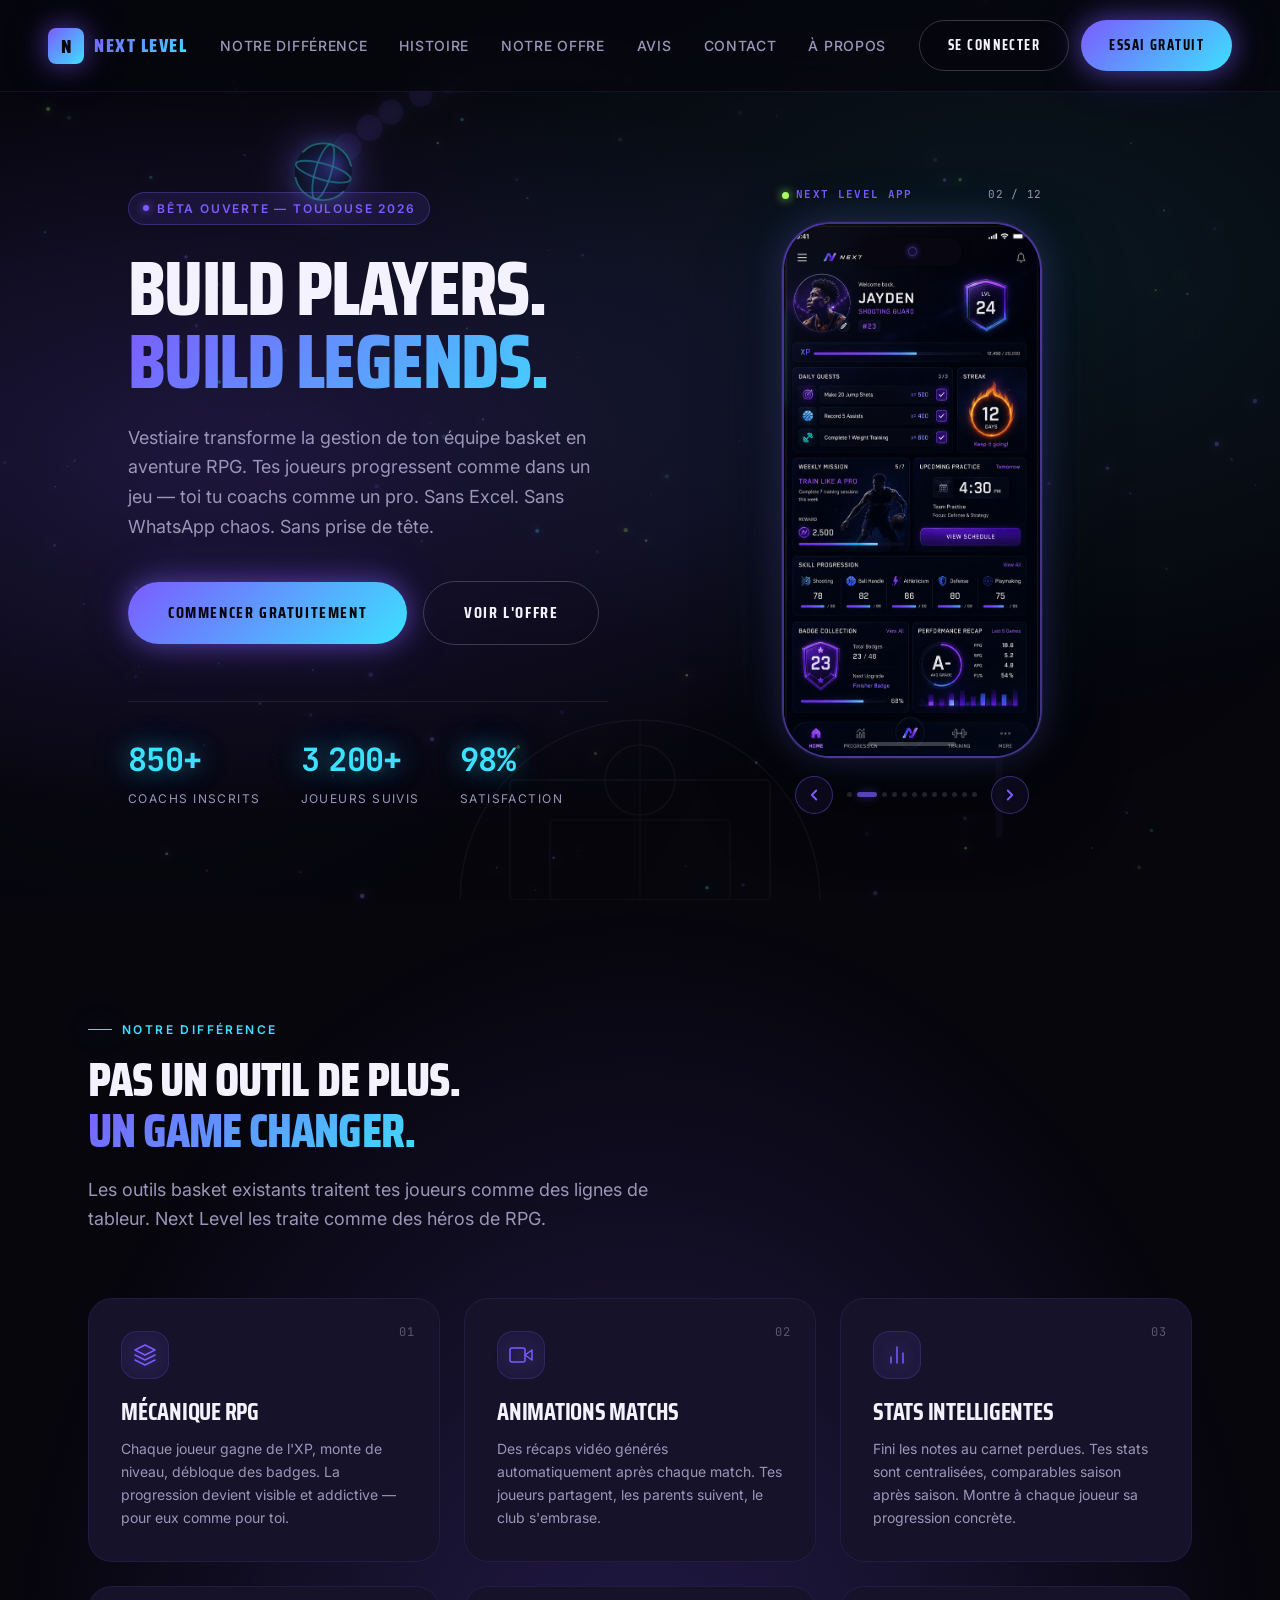
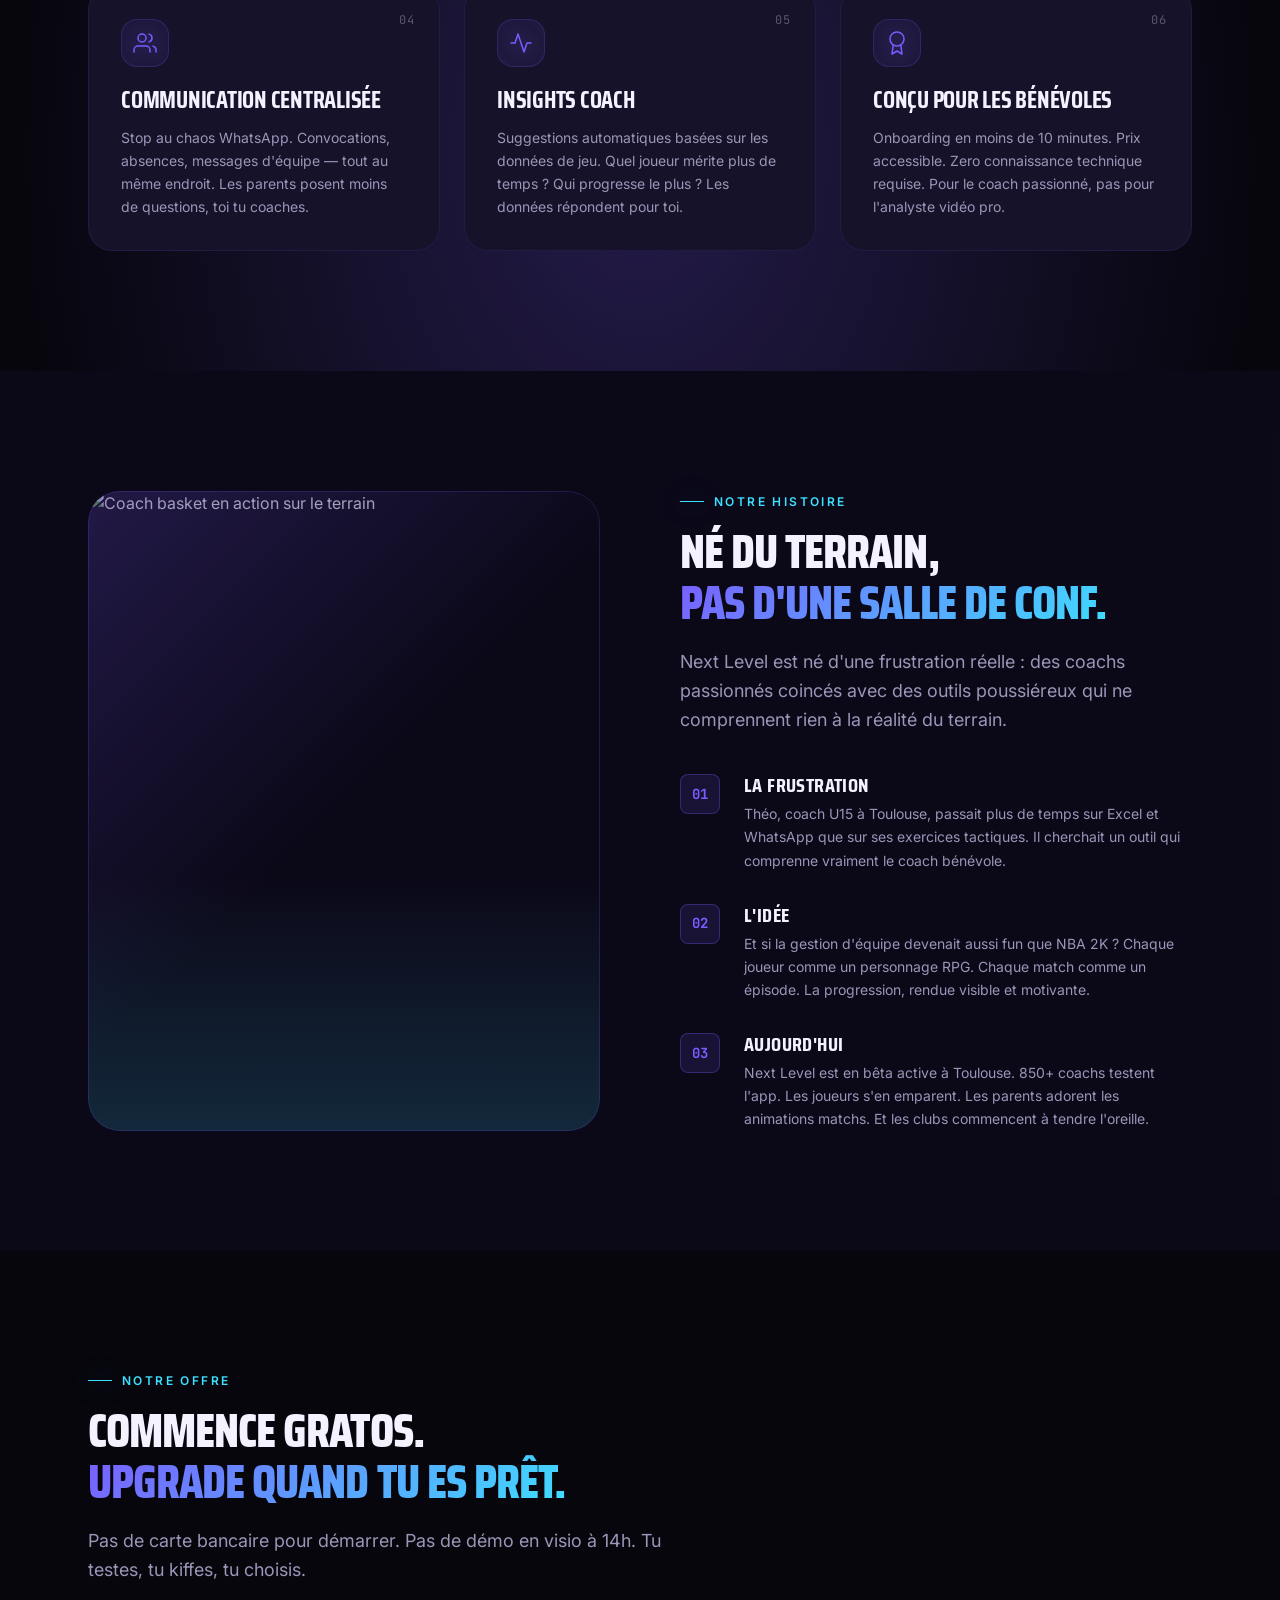
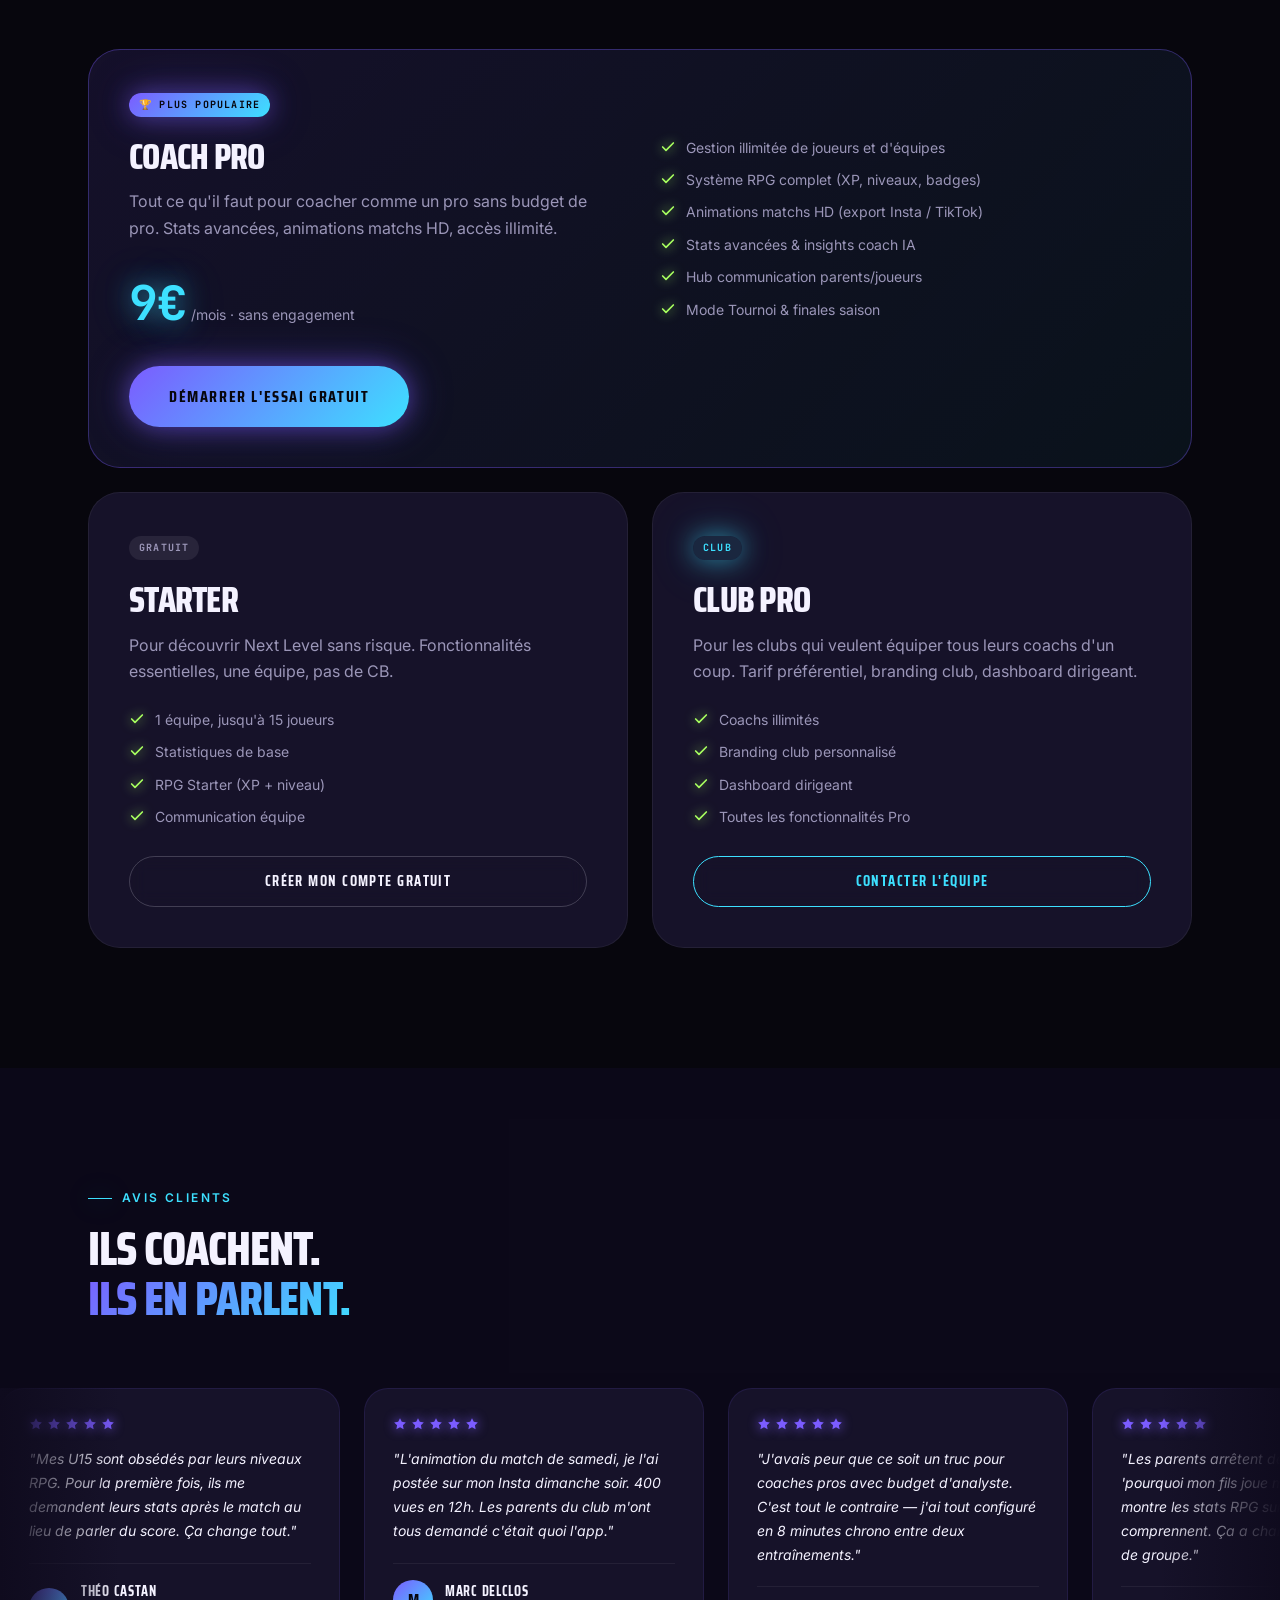
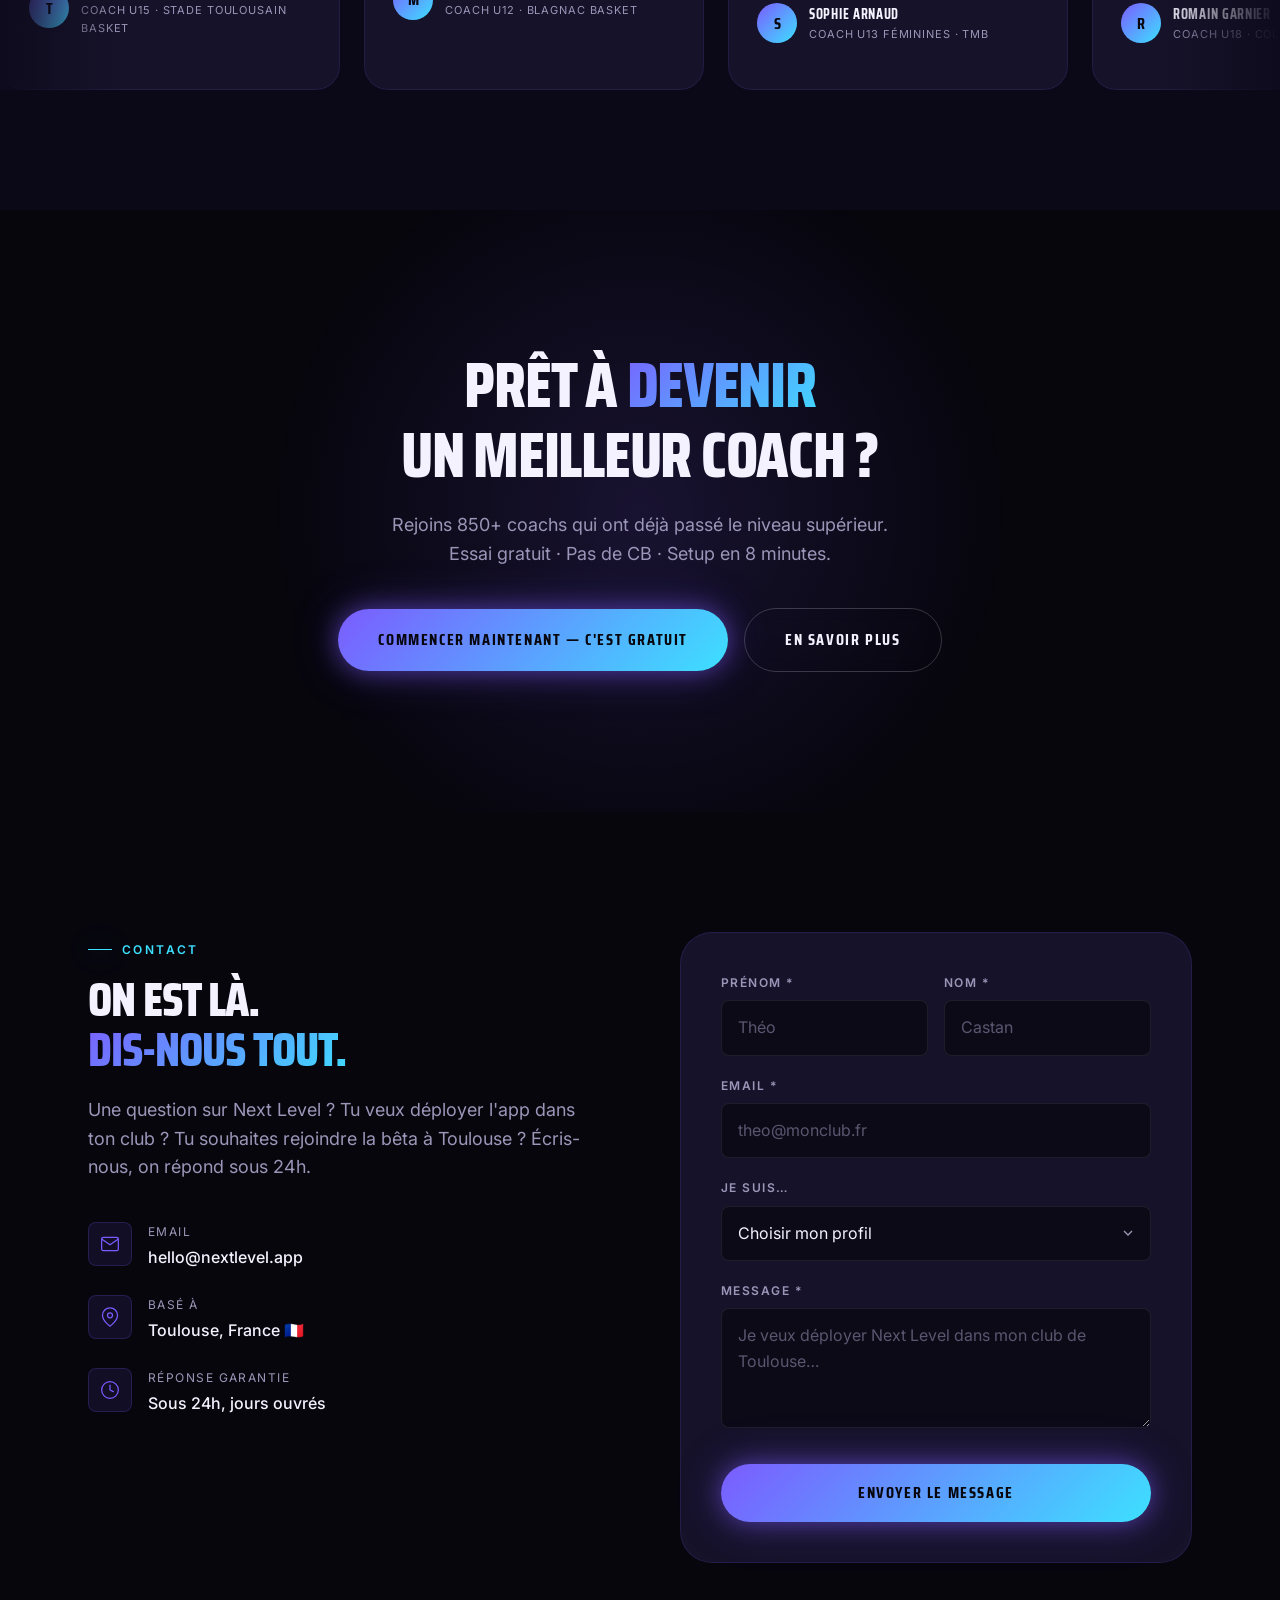
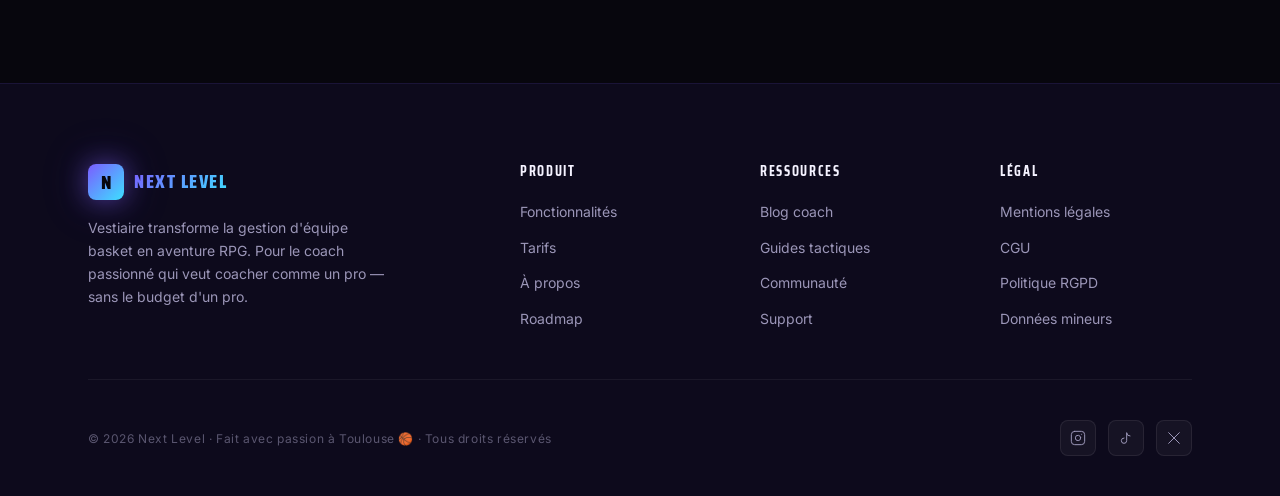
==== index.html @ 32723a97 "Initial release — Next Level landing page Site complet : homepage (hero + carrousel phone mockup, di" ====
<!DOCTYPE html>
<html lang="fr">
<head>
  <meta charset="UTF-8" />
  <meta name="viewport" content="width=device-width, initial-scale=1.0" />
  <meta name="description" content="Next Level — L'outil de gestion d'équipe basket qui transforme tes joueurs en héros. RPG, stats, animations matchs. Essai gratuit sans CB." />
  <title>Next Level — Build Players. Build Legends.</title>

  <!-- CSS -->
  <link rel="stylesheet" href="css/reset.css" />
  <link rel="stylesheet" href="css/style.css" />

</head>
<body>

<!-- ══════════════════════════════════════════
     CANVAS 3D — ANIMATION BASKETBALL
══════════════════════════════════════════ -->
<canvas id="basketball-canvas" aria-hidden="true"></canvas>

<!-- Barre de progression scroll -->
<div class="scroll-progress" aria-hidden="true"></div>

<!-- ══════════════════════════════════════════
     NAVIGATION
══════════════════════════════════════════ -->
<nav class="nav" role="navigation" aria-label="Navigation principale">
  <a href="index.html" class="nav__logo" aria-label="Next Level — Accueil">
    <div class="nav__logo-mark" aria-hidden="true">N</div>
    <span class="nav__logo-text">Next Level</span>
  </a>

  <ul class="nav__links" role="list">
    <li><button class="nav__link" data-target="difference">Notre différence</button></li>
    <li><button class="nav__link" data-target="histoire">Histoire</button></li>
    <li><button class="nav__link" data-target="offre">Notre offre</button></li>
    <li><button class="nav__link" data-target="avis">Avis</button></li>
    <li><button class="nav__link" data-target="contact">Contact</button></li>
    <li><a href="a-propos.html" class="nav__link">À propos</a></li>
  </ul>

  <div class="nav__cta">
    <button class="btn-secondary" data-target="contact">Se connecter</button>
    <button class="btn-primary" data-target="contact">Essai gratuit</button>
  </div>

  <!-- Burger mobile -->
  <button class="nav__burger" aria-label="Ouvrir le menu" aria-expanded="false">
    <span></span>
    <span></span>
    <span></span>
  </button>
</nav>

<!-- Menu mobile -->
<div class="nav__mobile-menu" role="dialog" aria-label="Menu mobile">
  <button class="nav__mobile-close" aria-label="Fermer le menu">
    <svg viewBox="0 0 24 24" fill="none" stroke-width="2" stroke-linecap="round" stroke-linejoin="round" aria-hidden="true">
      <line x1="18" y1="6" x2="6" y2="18"></line>
      <line x1="6" y1="6" x2="18" y2="18"></line>
    </svg>
  </button>
  <button class="nav__mobile-link" data-target="difference">Notre différence</button>
  <button class="nav__mobile-link" data-target="histoire">Histoire</button>
  <button class="nav__mobile-link" data-target="offre">Notre offre</button>
  <button class="nav__mobile-link" data-target="avis">Avis</button>
  <button class="nav__mobile-link" data-target="contact">Contact</button>
  <a href="a-propos.html" class="nav__mobile-link">À propos</a>
  <button class="btn-primary btn-large" style="margin-top: 16px;" data-target="contact">Essai gratuit</button>
</div>

<!-- ══════════════════════════════════════════
     CONTENU PRINCIPAL
══════════════════════════════════════════ -->
<div class="site-wrapper">

  <!-- ── HERO ── -->
  <section id="hero" class="hero" aria-labelledby="hero-title">
    <div class="hero__bg" aria-hidden="true"></div>

    <!-- Lignes de terrain déco -->
    <svg class="hero__court-lines" viewBox="0 0 800 400" fill="none" stroke="white" aria-hidden="true">
      <circle cx="400" cy="400" r="180" stroke-width="1.5"/>
      <line x1="400" y1="220" x2="400" y2="400" stroke-width="1"/>
      <rect x="270" y="280" width="260" height="120" rx="4" stroke-width="1.5"/>
      <rect x="310" y="320" width="180" height="80" rx="4" stroke-width="1"/>
      <circle cx="400" cy="280" r="35" stroke-width="1.5"/>
    </svg>

    <div class="hero__content">
      <!-- Texte -->
      <div class="hero__text">
        <div class="hero__badge reveal">
          <span class="hero__badge-dot" aria-hidden="true"></span>
          Bêta ouverte — Toulouse 2026
        </div>

        <h1 class="hero__title" id="hero-title">
          <span class="reveal delay-1">Build</span>
          <span class="reveal delay-2">Players.</span>
          <span class="gradient-text reveal delay-3">Build Legends.</span>
        </h1>

        <p class="hero__body reveal delay-3">
          Vestiaire transforme la gestion de ton équipe basket en aventure RPG.
          Tes joueurs progressent comme dans un jeu — toi tu coachs comme un pro.
          Sans Excel. Sans WhatsApp chaos. Sans prise de tête.
        </p>

        <div class="hero__actions reveal delay-4">
          <button class="btn-primary btn-large" data-target="contact">
            Commencer gratuitement
          </button>
          <button class="btn-secondary btn-large" data-target="offre">
            Voir l'offre
          </button>
        </div>

        <div class="hero__stats reveal delay-5">
          <div>
            <span class="hero__stat-value" data-counter="850" data-suffix="+">850+</span>
            <p class="hero__stat-label">Coachs inscrits</p>
          </div>
          <div>
            <span class="hero__stat-value" data-counter="3200" data-suffix="+">3 200+</span>
            <p class="hero__stat-label">Joueurs suivis</p>
          </div>
          <div>
            <span class="hero__stat-value" data-counter="98" data-suffix="%">98%</span>
            <p class="hero__stat-label">Satisfaction</p>
          </div>
        </div>
      </div>

      <!-- Phone Mockup — App Discovery Carousel -->
      <div class="phone-mockup reveal-right delay-2" aria-label="Aperçu de l'application Next Level">

        <!-- Top label -->
        <div class="phone-label">
          <span class="phone-label__badge">
            <span class="phone-label__dot" aria-hidden="true"></span>
            Next Level App
          </span>
          <span class="phone-label__counter" id="phoneCounter">01 / 12</span>
        </div>

        <!-- Phone frame -->
        <div class="phone-frame" id="phoneFrame">
          <!-- Dynamic island -->
          <div class="phone-notch" aria-hidden="true">
            <span class="phone-notch__cam"></span>
          </div>

          <!-- Screen + carousel -->
          <div class="phone-screen">
            <div class="phone-carousel" aria-live="polite" aria-atomic="true">
              <div class="phone-slides" id="phoneSlides">
                <img class="phone-slide" src="assets/Nextlevel ecran 1.png"  alt="Écran 1 — Accueil"           loading="eager" draggable="false" />
                <img class="phone-slide" src="assets/Nextlevel ecran 2.png"  alt="Écran 2"                     loading="lazy"  draggable="false" />
                <img class="phone-slide" src="assets/Nextlevel ecran 3.png"  alt="Écran 3"                     loading="lazy"  draggable="false" />
                <img class="phone-slide" src="assets/Nextlevel ecran 5.png"  alt="Écran 5"                     loading="lazy"  draggable="false" />
                <img class="phone-slide" src="assets/Nextlevel ecran 6.png"  alt="Écran 6"                     loading="lazy"  draggable="false" />
                <img class="phone-slide" src="assets/Nextlevel ecran 7.png"  alt="Écran 7"                     loading="lazy"  draggable="false" />
                <img class="phone-slide" src="assets/Nextlevel ecran 8.png"  alt="Écran 8"                     loading="lazy"  draggable="false" />
                <img class="phone-slide" src="assets/Nextlevel ecran 9.png"  alt="Écran 9"                     loading="lazy"  draggable="false" />
                <img class="phone-slide" src="assets/Nextlevel ecran 10.png" alt="Écran 10"                    loading="lazy"  draggable="false" />
                <img class="phone-slide" src="assets/Nextlevel ecran 11.png" alt="Écran 11"                    loading="lazy"  draggable="false" />
                <img class="phone-slide" src="assets/Nextlevel ecran 12.png" alt="Écran 12"                    loading="lazy"  draggable="false" />
                <img class="phone-slide" src="assets/Nextlevel ecran 13.png" alt="Écran 13"                    loading="lazy"  draggable="false" />
              </div>
            </div>
          </div><!-- /.phone-screen -->

          <!-- Home bar -->
          <div class="phone-home-bar" aria-hidden="true"></div>
        </div><!-- /.phone-frame -->

        <!-- Navigation -->
        <div class="phone-controls" role="group" aria-label="Navigation entre les écrans">
          <button class="phone-nav-btn" id="phonePrev" aria-label="Écran précédent">
            <svg viewBox="0 0 24 24" fill="none" stroke-width="2.5" stroke-linecap="round" stroke-linejoin="round" aria-hidden="true">
              <polyline points="15 18 9 12 15 6"/>
            </svg>
          </button>

          <div class="phone-dots" role="tablist" aria-label="Indicateurs d'écran" id="phoneDots">
            <button class="phone-dot phone-dot--active" role="tab" aria-selected="true"  aria-label="Écran 1"  data-slide="0"></button>
            <button class="phone-dot" role="tab" aria-selected="false" aria-label="Écran 2"  data-slide="1"></button>
            <button class="phone-dot" role="tab" aria-selected="false" aria-label="Écran 3"  data-slide="2"></button>
            <button class="phone-dot" role="tab" aria-selected="false" aria-label="Écran 4"  data-slide="3"></button>
            <button class="phone-dot" role="tab" aria-selected="false" aria-label="Écran 5"  data-slide="4"></button>
            <button class="phone-dot" role="tab" aria-selected="false" aria-label="Écran 6"  data-slide="5"></button>
            <button class="phone-dot" role="tab" aria-selected="false" aria-label="Écran 7"  data-slide="6"></button>
            <button class="phone-dot" role="tab" aria-selected="false" aria-label="Écran 8"  data-slide="7"></button>
            <button class="phone-dot" role="tab" aria-selected="false" aria-label="Écran 9"  data-slide="8"></button>
            <button class="phone-dot" role="tab" aria-selected="false" aria-label="Écran 10" data-slide="9"></button>
            <button class="phone-dot" role="tab" aria-selected="false" aria-label="Écran 11" data-slide="10"></button>
            <button class="phone-dot" role="tab" aria-selected="false" aria-label="Écran 12" data-slide="11"></button>
          </div>

          <button class="phone-nav-btn" id="phoneNext" aria-label="Écran suivant">
            <svg viewBox="0 0 24 24" fill="none" stroke-width="2.5" stroke-linecap="round" stroke-linejoin="round" aria-hidden="true">
              <polyline points="9 18 15 12 9 6"/>
            </svg>
          </button>
        </div><!-- /.phone-controls -->

      </div><!-- /.phone-mockup -->
    </div>
  </section>

  <!-- ── SECTION "NOTRE DIFFÉRENCE" ── -->
  <section id="difference" class="section difference" aria-labelledby="difference-title">
    <div class="court-glow" aria-hidden="true"></div>
    <div class="container">
      <div class="reveal">
        <p class="section__label">Notre différence</p>
        <h2 class="section__title" id="difference-title">
          Pas un outil de plus.<br/>
          <span class="gradient-text">Un game changer.</span>
        </h2>
        <p class="section__subtitle">
          Les outils basket existants traitent tes joueurs comme des lignes de tableur.
          Next Level les traite comme des héros de RPG.
        </p>
      </div>

      <div class="difference__grid">
        <!-- Carte 1 -->
        <article class="diff-card reveal delay-1">
          <span class="diff-card__number">01</span>
          <div class="diff-card__icon" aria-hidden="true">
            <svg viewBox="0 0 24 24" fill="none" stroke-width="1.5" stroke-linecap="round" stroke-linejoin="round">
              <path d="M12 2L2 7l10 5 10-5-10-5z"/>
              <path d="M2 17l10 5 10-5"/>
              <path d="M2 12l10 5 10-5"/>
            </svg>
          </div>
          <h3 class="diff-card__title">Mécanique RPG</h3>
          <p class="diff-card__text">
            Chaque joueur gagne de l'XP, monte de niveau, débloque des badges.
            La progression devient visible et addictive — pour eux comme pour toi.
          </p>
        </article>

        <!-- Carte 2 -->
        <article class="diff-card reveal delay-2">
          <span class="diff-card__number">02</span>
          <div class="diff-card__icon" aria-hidden="true">
            <svg viewBox="0 0 24 24" fill="none" stroke-width="1.5" stroke-linecap="round" stroke-linejoin="round">
              <polygon points="23 7 16 12 23 17 23 7"/>
              <rect x="1" y="5" width="15" height="14" rx="2" ry="2"/>
            </svg>
          </div>
          <h3 class="diff-card__title">Animations matchs</h3>
          <p class="diff-card__text">
            Des récaps vidéo générés automatiquement après chaque match.
            Tes joueurs partagent, les parents suivent, le club s'embrase.
          </p>
        </article>

        <!-- Carte 3 -->
        <article class="diff-card reveal delay-3">
          <span class="diff-card__number">03</span>
          <div class="diff-card__icon" aria-hidden="true">
            <svg viewBox="0 0 24 24" fill="none" stroke-width="1.5" stroke-linecap="round" stroke-linejoin="round">
              <line x1="18" y1="20" x2="18" y2="10"/>
              <line x1="12" y1="20" x2="12" y2="4"/>
              <line x1="6" y1="20" x2="6" y2="14"/>
            </svg>
          </div>
          <h3 class="diff-card__title">Stats intelligentes</h3>
          <p class="diff-card__text">
            Fini les notes au carnet perdues. Tes stats sont centralisées, comparables saison après saison.
            Montre à chaque joueur sa progression concrète.
          </p>
        </article>

        <!-- Carte 4 -->
        <article class="diff-card reveal delay-1">
          <span class="diff-card__number">04</span>
          <div class="diff-card__icon" aria-hidden="true">
            <svg viewBox="0 0 24 24" fill="none" stroke-width="1.5" stroke-linecap="round" stroke-linejoin="round">
              <path d="M17 21v-2a4 4 0 0 0-4-4H5a4 4 0 0 0-4 4v2"/>
              <circle cx="9" cy="7" r="4"/>
              <path d="M23 21v-2a4 4 0 0 0-3-3.87"/>
              <path d="M16 3.13a4 4 0 0 1 0 7.75"/>
            </svg>
          </div>
          <h3 class="diff-card__title">Communication centralisée</h3>
          <p class="diff-card__text">
            Stop au chaos WhatsApp. Convocations, absences, messages d'équipe —
            tout au même endroit. Les parents posent moins de questions, toi tu coaches.
          </p>
        </article>

        <!-- Carte 5 -->
        <article class="diff-card reveal delay-2">
          <span class="diff-card__number">05</span>
          <div class="diff-card__icon" aria-hidden="true">
            <svg viewBox="0 0 24 24" fill="none" stroke-width="1.5" stroke-linecap="round" stroke-linejoin="round">
              <polyline points="22 12 18 12 15 21 9 3 6 12 2 12"/>
            </svg>
          </div>
          <h3 class="diff-card__title">Insights coach</h3>
          <p class="diff-card__text">
            Suggestions automatiques basées sur les données de jeu.
            Quel joueur mérite plus de temps ? Qui progresse le plus ?
            Les données répondent pour toi.
          </p>
        </article>

        <!-- Carte 6 -->
        <article class="diff-card reveal delay-3">
          <span class="diff-card__number">06</span>
          <div class="diff-card__icon" aria-hidden="true">
            <svg viewBox="0 0 24 24" fill="none" stroke-width="1.5" stroke-linecap="round" stroke-linejoin="round">
              <circle cx="12" cy="8" r="7"/>
              <polyline points="8.21 13.89 7 23 12 20 17 23 15.79 13.88"/>
            </svg>
          </div>
          <h3 class="diff-card__title">Conçu pour les bénévoles</h3>
          <p class="diff-card__text">
            Onboarding en moins de 10 minutes. Prix accessible.
            Zero connaissance technique requise. Pour le coach passionné,
            pas pour l'analyste vidéo pro.
          </p>
        </article>
      </div>
    </div>
  </section>

  <!-- ── SECTION "NOTRE HISTOIRE" ── -->
  <section id="histoire" class="section histoire section--dark" aria-labelledby="histoire-title">
    <div class="container">
      <div class="histoire__inner">
        <!-- Image -->
        <div class="histoire__image-wrap reveal-left">
          <img
            src="https://images.unsplash.com/photo-1546519638-68e109498ffc?w=800&q=80"
            alt="Coach basket en action sur le terrain"
            loading="lazy"
            width="600"
            height="750"
          />
        </div>

        <!-- Texte -->
        <div class="reveal-right">
          <p class="section__label">Notre histoire</p>
          <h2 class="section__title" id="histoire-title">
            Né du terrain,<br/>
            <span class="gradient-text">pas d'une salle de conf.</span>
          </h2>
          <p class="section__subtitle" style="margin-bottom: 0;">
            Next Level est né d'une frustration réelle : des coachs passionnés
            coincés avec des outils poussiéreux qui ne comprennent rien à la réalité du terrain.
          </p>

          <div class="histoire__timeline">
            <div class="histoire__step">
              <div class="histoire__step-num" aria-hidden="true">01</div>
              <div>
                <h3 class="histoire__step-title">La frustration</h3>
                <p class="histoire__step-text">
                  Théo, coach U15 à Toulouse, passait plus de temps sur Excel
                  et WhatsApp que sur ses exercices tactiques. Il cherchait un outil
                  qui comprenne vraiment le coach bénévole.
                </p>
              </div>
            </div>

            <div class="histoire__step">
              <div class="histoire__step-num" aria-hidden="true">02</div>
              <div>
                <h3 class="histoire__step-title">L'idée</h3>
                <p class="histoire__step-text">
                  Et si la gestion d'équipe devenait aussi fun que NBA 2K ?
                  Chaque joueur comme un personnage RPG. Chaque match comme un épisode.
                  La progression, rendue visible et motivante.
                </p>
              </div>
            </div>

            <div class="histoire__step">
              <div class="histoire__step-num" aria-hidden="true">03</div>
              <div>
                <h3 class="histoire__step-title">Aujourd'hui</h3>
                <p class="histoire__step-text">
                  Next Level est en bêta active à Toulouse. 850+ coachs testent l'app.
                  Les joueurs s'en emparent. Les parents adorent les animations matchs.
                  Et les clubs commencent à tendre l'oreille.
                </p>
              </div>
            </div>
          </div>
        </div>
      </div>
    </div>
  </section>

  <!-- ── SECTION "NOTRE OFFRE" ── -->
  <section id="offre" class="section offre" aria-labelledby="offre-title">
    <div class="container">
      <div class="reveal">
        <p class="section__label">Notre offre</p>
        <h2 class="section__title" id="offre-title">
          Commence gratos.<br/>
          <span class="gradient-text">Upgrade quand tu es prêt.</span>
        </h2>
        <p class="section__subtitle">
          Pas de carte bancaire pour démarrer. Pas de démo en visio à 14h.
          Tu testes, tu kiffes, tu choisis.
        </p>
      </div>

      <div class="offre__grid">
        <!-- Offre vedette -->
        <article class="offre-card offre-card--featured reveal">
          <span class="offre-card__tag">🏆 Plus populaire</span>
          <div style="display:grid; grid-template-columns: 1fr 1fr; gap: 40px; align-items: start;">
            <div>
              <h3 class="offre-card__title">Coach Pro</h3>
              <p class="offre-card__desc">
                Tout ce qu'il faut pour coacher comme un pro sans budget de pro.
                Stats avancées, animations matchs HD, accès illimité.
              </p>
              <div style="margin-top: 24px;">
                <span style="font-family: var(--font-mono); font-size: 3rem; font-weight: 700; color: var(--nl-neon-cyan); text-shadow: var(--glow-cyan);">9€</span>
                <span style="color: var(--nl-text-secondary); font-size: var(--text-sm);">/mois · sans engagement</span>
              </div>
              <button class="btn-primary btn-large" style="margin-top: 24px; display: block; text-align: center;" data-target="contact">
                Démarrer l'essai gratuit
              </button>
            </div>
            <div>
              <ul class="offre-card__features">
                <li class="offre-feature">
                  <svg viewBox="0 0 24 24" fill="none" stroke-width="2.5" stroke-linecap="round" stroke-linejoin="round"><polyline points="20 6 9 17 4 12"/></svg>
                  Gestion illimitée de joueurs et d'équipes
                </li>
                <li class="offre-feature">
                  <svg viewBox="0 0 24 24" fill="none" stroke-width="2.5" stroke-linecap="round" stroke-linejoin="round"><polyline points="20 6 9 17 4 12"/></svg>
                  Système RPG complet (XP, niveaux, badges)
                </li>
                <li class="offre-feature">
                  <svg viewBox="0 0 24 24" fill="none" stroke-width="2.5" stroke-linecap="round" stroke-linejoin="round"><polyline points="20 6 9 17 4 12"/></svg>
                  Animations matchs HD (export Insta / TikTok)
                </li>
                <li class="offre-feature">
                  <svg viewBox="0 0 24 24" fill="none" stroke-width="2.5" stroke-linecap="round" stroke-linejoin="round"><polyline points="20 6 9 17 4 12"/></svg>
                  Stats avancées & insights coach IA
                </li>
                <li class="offre-feature">
                  <svg viewBox="0 0 24 24" fill="none" stroke-width="2.5" stroke-linecap="round" stroke-linejoin="round"><polyline points="20 6 9 17 4 12"/></svg>
                  Hub communication parents/joueurs
                </li>
                <li class="offre-feature">
                  <svg viewBox="0 0 24 24" fill="none" stroke-width="2.5" stroke-linecap="round" stroke-linejoin="round"><polyline points="20 6 9 17 4 12"/></svg>
                  Mode Tournoi & finales saison
                </li>
              </ul>
            </div>
          </div>
        </article>

        <!-- Offre gratuite -->
        <article class="offre-card reveal delay-1">
          <span class="offre-card__tag" style="background: rgba(244,242,255,0.08); color: var(--nl-text-secondary); box-shadow: none;">Gratuit</span>
          <h3 class="offre-card__title">Starter</h3>
          <p class="offre-card__desc">
            Pour découvrir Next Level sans risque.
            Fonctionnalités essentielles, une équipe, pas de CB.
          </p>
          <ul class="offre-card__features">
            <li class="offre-feature">
              <svg viewBox="0 0 24 24" fill="none" stroke-width="2.5" stroke-linecap="round" stroke-linejoin="round"><polyline points="20 6 9 17 4 12"/></svg>
              1 équipe, jusqu'à 15 joueurs
            </li>
            <li class="offre-feature">
              <svg viewBox="0 0 24 24" fill="none" stroke-width="2.5" stroke-linecap="round" stroke-linejoin="round"><polyline points="20 6 9 17 4 12"/></svg>
              Statistiques de base
            </li>
            <li class="offre-feature">
              <svg viewBox="0 0 24 24" fill="none" stroke-width="2.5" stroke-linecap="round" stroke-linejoin="round"><polyline points="20 6 9 17 4 12"/></svg>
              RPG Starter (XP + niveau)
            </li>
            <li class="offre-feature">
              <svg viewBox="0 0 24 24" fill="none" stroke-width="2.5" stroke-linecap="round" stroke-linejoin="round"><polyline points="20 6 9 17 4 12"/></svg>
              Communication équipe
            </li>
          </ul>
          <button class="btn-secondary" style="margin-top: 28px; width: 100%;" data-target="contact">
            Créer mon compte gratuit
          </button>
        </article>

        <!-- Offre club -->
        <article class="offre-card reveal delay-2">
          <span class="offre-card__tag" style="background: rgba(61,224,255,0.1); color: var(--nl-neon-cyan); box-shadow: var(--glow-cyan);">Club</span>
          <h3 class="offre-card__title">Club Pro</h3>
          <p class="offre-card__desc">
            Pour les clubs qui veulent équiper tous leurs coachs d'un coup.
            Tarif préférentiel, branding club, dashboard dirigeant.
          </p>
          <ul class="offre-card__features">
            <li class="offre-feature">
              <svg viewBox="0 0 24 24" fill="none" stroke-width="2.5" stroke-linecap="round" stroke-linejoin="round"><polyline points="20 6 9 17 4 12"/></svg>
              Coachs illimités
            </li>
            <li class="offre-feature">
              <svg viewBox="0 0 24 24" fill="none" stroke-width="2.5" stroke-linecap="round" stroke-linejoin="round"><polyline points="20 6 9 17 4 12"/></svg>
              Branding club personnalisé
            </li>
            <li class="offre-feature">
              <svg viewBox="0 0 24 24" fill="none" stroke-width="2.5" stroke-linecap="round" stroke-linejoin="round"><polyline points="20 6 9 17 4 12"/></svg>
              Dashboard dirigeant
            </li>
            <li class="offre-feature">
              <svg viewBox="0 0 24 24" fill="none" stroke-width="2.5" stroke-linecap="round" stroke-linejoin="round"><polyline points="20 6 9 17 4 12"/></svg>
              Toutes les fonctionnalités Pro
            </li>
          </ul>
          <button class="btn-secondary" style="margin-top: 28px; width: 100%; border-color: var(--nl-neon-cyan); color: var(--nl-neon-cyan);" data-target="contact">
            Contacter l'équipe
          </button>
        </article>
      </div>
    </div>
  </section>

  <!-- ── SECTION "AVIS CLIENTS" ── -->
  <section id="avis" class="section avis section--dark" aria-labelledby="avis-title">
    <div class="container">
      <div class="reveal">
        <p class="section__label">Avis clients</p>
        <h2 class="section__title" id="avis-title">
          Ils coachent.<br/>
          <span class="gradient-text">Ils en parlent.</span>
        </h2>
      </div>
    </div>

    <!-- Slider auto-scroll infini -->
    <div class="avis__track-wrapper" aria-label="Témoignages clients">
      <div class="avis__track" role="list">
        <!-- Lot 1 (dupliqué pour boucle infinie) -->
        <article class="avis-card" role="listitem">
          <div class="avis-card__stars" aria-label="5 étoiles sur 5">
            <svg viewBox="0 0 24 24"><path d="M12 2l3.09 6.26L22 9.27l-5 4.87 1.18 6.88L12 17.77l-6.18 3.25L7 14.14 2 9.27l6.91-1.01L12 2z"/></svg>
            <svg viewBox="0 0 24 24"><path d="M12 2l3.09 6.26L22 9.27l-5 4.87 1.18 6.88L12 17.77l-6.18 3.25L7 14.14 2 9.27l6.91-1.01L12 2z"/></svg>
            <svg viewBox="0 0 24 24"><path d="M12 2l3.09 6.26L22 9.27l-5 4.87 1.18 6.88L12 17.77l-6.18 3.25L7 14.14 2 9.27l6.91-1.01L12 2z"/></svg>
            <svg viewBox="0 0 24 24"><path d="M12 2l3.09 6.26L22 9.27l-5 4.87 1.18 6.88L12 17.77l-6.18 3.25L7 14.14 2 9.27l6.91-1.01L12 2z"/></svg>
            <svg viewBox="0 0 24 24"><path d="M12 2l3.09 6.26L22 9.27l-5 4.87 1.18 6.88L12 17.77l-6.18 3.25L7 14.14 2 9.27l6.91-1.01L12 2z"/></svg>
          </div>
          <p class="avis-card__text">"Mes U15 sont obsédés par leurs niveaux RPG. Pour la première fois, ils me demandent leurs stats après le match au lieu de parler du score. Ça change tout."</p>
          <div class="avis-card__author">
            <div class="avis-card__avatar" aria-hidden="true">T</div>
            <div>
              <div class="avis-card__name">Théo Castan</div>
              <div class="avis-card__role">Coach U15 · Stade Toulousain Basket</div>
            </div>
          </div>
        </article>

        <article class="avis-card" role="listitem">
          <div class="avis-card__stars" aria-label="5 étoiles sur 5">
            <svg viewBox="0 0 24 24"><path d="M12 2l3.09 6.26L22 9.27l-5 4.87 1.18 6.88L12 17.77l-6.18 3.25L7 14.14 2 9.27l6.91-1.01L12 2z"/></svg>
            <svg viewBox="0 0 24 24"><path d="M12 2l3.09 6.26L22 9.27l-5 4.87 1.18 6.88L12 17.77l-6.18 3.25L7 14.14 2 9.27l6.91-1.01L12 2z"/></svg>
            <svg viewBox="0 0 24 24"><path d="M12 2l3.09 6.26L22 9.27l-5 4.87 1.18 6.88L12 17.77l-6.18 3.25L7 14.14 2 9.27l6.91-1.01L12 2z"/></svg>
            <svg viewBox="0 0 24 24"><path d="M12 2l3.09 6.26L22 9.27l-5 4.87 1.18 6.88L12 17.77l-6.18 3.25L7 14.14 2 9.27l6.91-1.01L12 2z"/></svg>
            <svg viewBox="0 0 24 24"><path d="M12 2l3.09 6.26L22 9.27l-5 4.87 1.18 6.88L12 17.77l-6.18 3.25L7 14.14 2 9.27l6.91-1.01L12 2z"/></svg>
          </div>
          <p class="avis-card__text">"L'animation du match de samedi, je l'ai postée sur mon Insta dimanche soir. 400 vues en 12h. Les parents du club m'ont tous demandé c'était quoi l'app."</p>
          <div class="avis-card__author">
            <div class="avis-card__avatar" aria-hidden="true">M</div>
            <div>
              <div class="avis-card__name">Marc Delclos</div>
              <div class="avis-card__role">Coach U12 · Blagnac Basket</div>
            </div>
          </div>
        </article>

        <article class="avis-card" role="listitem">
          <div class="avis-card__stars" aria-label="5 étoiles sur 5">
            <svg viewBox="0 0 24 24"><path d="M12 2l3.09 6.26L22 9.27l-5 4.87 1.18 6.88L12 17.77l-6.18 3.25L7 14.14 2 9.27l6.91-1.01L12 2z"/></svg>
            <svg viewBox="0 0 24 24"><path d="M12 2l3.09 6.26L22 9.27l-5 4.87 1.18 6.88L12 17.77l-6.18 3.25L7 14.14 2 9.27l6.91-1.01L12 2z"/></svg>
            <svg viewBox="0 0 24 24"><path d="M12 2l3.09 6.26L22 9.27l-5 4.87 1.18 6.88L12 17.77l-6.18 3.25L7 14.14 2 9.27l6.91-1.01L12 2z"/></svg>
            <svg viewBox="0 0 24 24"><path d="M12 2l3.09 6.26L22 9.27l-5 4.87 1.18 6.88L12 17.77l-6.18 3.25L7 14.14 2 9.27l6.91-1.01L12 2z"/></svg>
            <svg viewBox="0 0 24 24"><path d="M12 2l3.09 6.26L22 9.27l-5 4.87 1.18 6.88L12 17.77l-6.18 3.25L7 14.14 2 9.27l6.91-1.01L12 2z"/></svg>
          </div>
          <p class="avis-card__text">"J'avais peur que ce soit un truc pour coaches pros avec budget d'analyste. C'est tout le contraire — j'ai tout configuré en 8 minutes chrono entre deux entraînements."</p>
          <div class="avis-card__author">
            <div class="avis-card__avatar" aria-hidden="true">S</div>
            <div>
              <div class="avis-card__name">Sophie Arnaud</div>
              <div class="avis-card__role">Coach U13 Féminines · TMB</div>
            </div>
          </div>
        </article>

        <article class="avis-card" role="listitem">
          <div class="avis-card__stars" aria-label="5 étoiles sur 5">
            <svg viewBox="0 0 24 24"><path d="M12 2l3.09 6.26L22 9.27l-5 4.87 1.18 6.88L12 17.77l-6.18 3.25L7 14.14 2 9.27l6.91-1.01L12 2z"/></svg>
            <svg viewBox="0 0 24 24"><path d="M12 2l3.09 6.26L22 9.27l-5 4.87 1.18 6.88L12 17.77l-6.18 3.25L7 14.14 2 9.27l6.91-1.01L12 2z"/></svg>
            <svg viewBox="0 0 24 24"><path d="M12 2l3.09 6.26L22 9.27l-5 4.87 1.18 6.88L12 17.77l-6.18 3.25L7 14.14 2 9.27l6.91-1.01L12 2z"/></svg>
            <svg viewBox="0 0 24 24"><path d="M12 2l3.09 6.26L22 9.27l-5 4.87 1.18 6.88L12 17.77l-6.18 3.25L7 14.14 2 9.27l6.91-1.01L12 2z"/></svg>
            <svg viewBox="0 0 24 24"><path d="M12 2l3.09 6.26L22 9.27l-5 4.87 1.18 6.88L12 17.77l-6.18 3.25L7 14.14 2 9.27l6.91-1.01L12 2z"/></svg>
          </div>
          <p class="avis-card__text">"Les parents arrêtent de me demander 'pourquoi mon fils joue moins'. Je leur montre les stats RPG sur l'app, ils comprennent. Ça a changé la dynamique de groupe."</p>
          <div class="avis-card__author">
            <div class="avis-card__avatar" aria-hidden="true">R</div>
            <div>
              <div class="avis-card__name">Romain Garnier</div>
              <div class="avis-card__role">Coach U18 · Colomiers BB</div>
            </div>
          </div>
        </article>

        <article class="avis-card" role="listitem">
          <div class="avis-card__stars" aria-label="5 étoiles sur 5">
            <svg viewBox="0 0 24 24"><path d="M12 2l3.09 6.26L22 9.27l-5 4.87 1.18 6.88L12 17.77l-6.18 3.25L7 14.14 2 9.27l6.91-1.01L12 2z"/></svg>
            <svg viewBox="0 0 24 24"><path d="M12 2l3.09 6.26L22 9.27l-5 4.87 1.18 6.88L12 17.77l-6.18 3.25L7 14.14 2 9.27l6.91-1.01L12 2z"/></svg>
            <svg viewBox="0 0 24 24"><path d="M12 2l3.09 6.26L22 9.27l-5 4.87 1.18 6.88L12 17.77l-6.18 3.25L7 14.14 2 9.27l6.91-1.01L12 2z"/></svg>
            <svg viewBox="0 0 24 24"><path d="M12 2l3.09 6.26L22 9.27l-5 4.87 1.18 6.88L12 17.77l-6.18 3.25L7 14.14 2 9.27l6.91-1.01L12 2z"/></svg>
            <svg viewBox="0 0 24 24"><path d="M12 2l3.09 6.26L22 9.27l-5 4.87 1.18 6.88L12 17.77l-6.18 3.25L7 14.14 2 9.27l6.91-1.01L12 2z"/></svg>
          </div>
          <p class="avis-card__text">"Mes joueurs se retrouvent chez eux pour regarder leurs stats ensemble et décider de la stratégie. L'implication a explosé. Je n'aurais jamais imaginé ça possible avec des U10."</p>
          <div class="avis-card__author">
            <div class="avis-card__avatar" aria-hidden="true">J</div>
            <div>
              <div class="avis-card__name">Julie Moreau</div>
              <div class="avis-card__role">Coach U10 · Tournefeuille Basket</div>
            </div>
          </div>
        </article>

        <!-- Lot dupliqué pour boucle infinie CSS -->
        <article class="avis-card" role="listitem" aria-hidden="true">
          <div class="avis-card__stars"><svg viewBox="0 0 24 24"><path d="M12 2l3.09 6.26L22 9.27l-5 4.87 1.18 6.88L12 17.77l-6.18 3.25L7 14.14 2 9.27l6.91-1.01L12 2z"/></svg><svg viewBox="0 0 24 24"><path d="M12 2l3.09 6.26L22 9.27l-5 4.87 1.18 6.88L12 17.77l-6.18 3.25L7 14.14 2 9.27l6.91-1.01L12 2z"/></svg><svg viewBox="0 0 24 24"><path d="M12 2l3.09 6.26L22 9.27l-5 4.87 1.18 6.88L12 17.77l-6.18 3.25L7 14.14 2 9.27l6.91-1.01L12 2z"/></svg><svg viewBox="0 0 24 24"><path d="M12 2l3.09 6.26L22 9.27l-5 4.87 1.18 6.88L12 17.77l-6.18 3.25L7 14.14 2 9.27l6.91-1.01L12 2z"/></svg><svg viewBox="0 0 24 24"><path d="M12 2l3.09 6.26L22 9.27l-5 4.87 1.18 6.88L12 17.77l-6.18 3.25L7 14.14 2 9.27l6.91-1.01L12 2z"/></svg></div>
          <p class="avis-card__text">"Mes U15 sont obsédés par leurs niveaux RPG. Pour la première fois, ils me demandent leurs stats après le match au lieu de parler du score."</p>
          <div class="avis-card__author"><div class="avis-card__avatar">T</div><div><div class="avis-card__name">Théo Castan</div><div class="avis-card__role">Coach U15 · Stade Toulousain Basket</div></div></div>
        </article>
        <article class="avis-card" role="listitem" aria-hidden="true">
          <div class="avis-card__stars"><svg viewBox="0 0 24 24"><path d="M12 2l3.09 6.26L22 9.27l-5 4.87 1.18 6.88L12 17.77l-6.18 3.25L7 14.14 2 9.27l6.91-1.01L12 2z"/></svg><svg viewBox="0 0 24 24"><path d="M12 2l3.09 6.26L22 9.27l-5 4.87 1.18 6.88L12 17.77l-6.18 3.25L7 14.14 2 9.27l6.91-1.01L12 2z"/></svg><svg viewBox="0 0 24 24"><path d="M12 2l3.09 6.26L22 9.27l-5 4.87 1.18 6.88L12 17.77l-6.18 3.25L7 14.14 2 9.27l6.91-1.01L12 2z"/></svg><svg viewBox="0 0 24 24"><path d="M12 2l3.09 6.26L22 9.27l-5 4.87 1.18 6.88L12 17.77l-6.18 3.25L7 14.14 2 9.27l6.91-1.01L12 2z"/></svg><svg viewBox="0 0 24 24"><path d="M12 2l3.09 6.26L22 9.27l-5 4.87 1.18 6.88L12 17.77l-6.18 3.25L7 14.14 2 9.27l6.91-1.01L12 2z"/></svg></div>
          <p class="avis-card__text">"L'animation du match de samedi, je l'ai postée sur mon Insta dimanche soir. 400 vues en 12h. Les parents du club m'ont tous demandé c'était quoi l'app."</p>
          <div class="avis-card__author"><div class="avis-card__avatar">M</div><div><div class="avis-card__name">Marc Delclos</div><div class="avis-card__role">Coach U12 · Blagnac Basket</div></div></div>
        </article>
        <article class="avis-card" role="listitem" aria-hidden="true">
          <div class="avis-card__stars"><svg viewBox="0 0 24 24"><path d="M12 2l3.09 6.26L22 9.27l-5 4.87 1.18 6.88L12 17.77l-6.18 3.25L7 14.14 2 9.27l6.91-1.01L12 2z"/></svg><svg viewBox="0 0 24 24"><path d="M12 2l3.09 6.26L22 9.27l-5 4.87 1.18 6.88L12 17.77l-6.18 3.25L7 14.14 2 9.27l6.91-1.01L12 2z"/></svg><svg viewBox="0 0 24 24"><path d="M12 2l3.09 6.26L22 9.27l-5 4.87 1.18 6.88L12 17.77l-6.18 3.25L7 14.14 2 9.27l6.91-1.01L12 2z"/></svg><svg viewBox="0 0 24 24"><path d="M12 2l3.09 6.26L22 9.27l-5 4.87 1.18 6.88L12 17.77l-6.18 3.25L7 14.14 2 9.27l6.91-1.01L12 2z"/></svg><svg viewBox="0 0 24 24"><path d="M12 2l3.09 6.26L22 9.27l-5 4.87 1.18 6.88L12 17.77l-6.18 3.25L7 14.14 2 9.27l6.91-1.01L12 2z"/></svg></div>
          <p class="avis-card__text">"J'avais peur que ce soit un truc pour coaches pros. C'est tout le contraire — j'ai tout configuré en 8 minutes chrono entre deux entraînements."</p>
          <div class="avis-card__author"><div class="avis-card__avatar">S</div><div><div class="avis-card__name">Sophie Arnaud</div><div class="avis-card__role">Coach U13 Féminines · TMB</div></div></div>
        </article>
        <article class="avis-card" role="listitem" aria-hidden="true">
          <div class="avis-card__stars"><svg viewBox="0 0 24 24"><path d="M12 2l3.09 6.26L22 9.27l-5 4.87 1.18 6.88L12 17.77l-6.18 3.25L7 14.14 2 9.27l6.91-1.01L12 2z"/></svg><svg viewBox="0 0 24 24"><path d="M12 2l3.09 6.26L22 9.27l-5 4.87 1.18 6.88L12 17.77l-6.18 3.25L7 14.14 2 9.27l6.91-1.01L12 2z"/></svg><svg viewBox="0 0 24 24"><path d="M12 2l3.09 6.26L22 9.27l-5 4.87 1.18 6.88L12 17.77l-6.18 3.25L7 14.14 2 9.27l6.91-1.01L12 2z"/></svg><svg viewBox="0 0 24 24"><path d="M12 2l3.09 6.26L22 9.27l-5 4.87 1.18 6.88L12 17.77l-6.18 3.25L7 14.14 2 9.27l6.91-1.01L12 2z"/></svg><svg viewBox="0 0 24 24"><path d="M12 2l3.09 6.26L22 9.27l-5 4.87 1.18 6.88L12 17.77l-6.18 3.25L7 14.14 2 9.27l6.91-1.01L12 2z"/></svg></div>
          <p class="avis-card__text">"Les parents arrêtent de me demander pourquoi leur fils joue moins. Je leur montre les stats RPG, ils comprennent. Dynamique de groupe transformée."</p>
          <div class="avis-card__author"><div class="avis-card__avatar">R</div><div><div class="avis-card__name">Romain Garnier</div><div class="avis-card__role">Coach U18 · Colomiers BB</div></div></div>
        </article>
        <article class="avis-card" role="listitem" aria-hidden="true">
          <div class="avis-card__stars"><svg viewBox="0 0 24 24"><path d="M12 2l3.09 6.26L22 9.27l-5 4.87 1.18 6.88L12 17.77l-6.18 3.25L7 14.14 2 9.27l6.91-1.01L12 2z"/></svg><svg viewBox="0 0 24 24"><path d="M12 2l3.09 6.26L22 9.27l-5 4.87 1.18 6.88L12 17.77l-6.18 3.25L7 14.14 2 9.27l6.91-1.01L12 2z"/></svg><svg viewBox="0 0 24 24"><path d="M12 2l3.09 6.26L22 9.27l-5 4.87 1.18 6.88L12 17.77l-6.18 3.25L7 14.14 2 9.27l6.91-1.01L12 2z"/></svg><svg viewBox="0 0 24 24"><path d="M12 2l3.09 6.26L22 9.27l-5 4.87 1.18 6.88L12 17.77l-6.18 3.25L7 14.14 2 9.27l6.91-1.01L12 2z"/></svg><svg viewBox="0 0 24 24"><path d="M12 2l3.09 6.26L22 9.27l-5 4.87 1.18 6.88L12 17.77l-6.18 3.25L7 14.14 2 9.27l6.91-1.01L12 2z"/></svg></div>
          <p class="avis-card__text">"Mes joueurs se retrouvent chez eux pour regarder leurs stats ensemble. L'implication a explosé. Je n'aurais jamais imaginé ça possible avec des U10."</p>
          <div class="avis-card__author"><div class="avis-card__avatar">J</div><div><div class="avis-card__name">Julie Moreau</div><div class="avis-card__role">Coach U10 · Tournefeuille Basket</div></div></div>
        </article>
      </div>
    </div>
  </section>

  <!-- ── CTA FINAL ── -->
  <section class="cta-final" aria-labelledby="cta-title">
    <div class="container">
      <h2 class="cta-final__title reveal">
        Prêt à <span style="background: var(--nl-gradient-legend); -webkit-background-clip: text; -webkit-text-fill-color: transparent; background-clip: text;">devenir</span><br/>
        un meilleur coach ?
      </h2>
      <p class="cta-final__sub reveal delay-1">
        Rejoins 850+ coachs qui ont déjà passé le niveau supérieur.<br/>
        Essai gratuit · Pas de CB · Setup en 8 minutes.
      </p>
      <div class="cta-final__actions reveal delay-2">
        <button class="btn-primary btn-large" data-target="contact">
          Commencer maintenant — C'est gratuit
        </button>
        <a href="a-propos.html" class="btn-secondary btn-large">
          En savoir plus
        </a>
      </div>
    </div>
  </section>

  <!-- ── SECTION CONTACT ── -->
  <section id="contact" class="section contact" aria-labelledby="contact-title">
    <div class="container">
      <div class="contact__inner">
        <!-- Info -->
        <div class="contact__info reveal-left">
          <p class="section__label">Contact</p>
          <h2 class="section__title" id="contact-title">
            On est là.<br/>
            <span class="gradient-text">Dis-nous tout.</span>
          </h2>
          <p class="section__subtitle">
            Une question sur Next Level ? Tu veux déployer l'app dans ton club ?
            Tu souhaites rejoindre la bêta à Toulouse ?
            Écris-nous, on répond sous 24h.
          </p>

          <div class="contact__info-items">
            <div class="contact__info-item">
              <div class="contact__info-icon" aria-hidden="true">
                <svg viewBox="0 0 24 24" fill="none" stroke-width="1.5" stroke-linecap="round" stroke-linejoin="round">
                  <path d="M4 4h16c1.1 0 2 .9 2 2v12c0 1.1-.9 2-2 2H4c-1.1 0-2-.9-2-2V6c0-1.1.9-2 2-2z"/>
                  <polyline points="22,6 12,13 2,6"/>
                </svg>
              </div>
              <div>
                <p class="contact__info-label">Email</p>
                <p class="contact__info-value">hello@nextlevel.app</p>
              </div>
            </div>
            <div class="contact__info-item">
              <div class="contact__info-icon" aria-hidden="true">
                <svg viewBox="0 0 24 24" fill="none" stroke-width="1.5" stroke-linecap="round" stroke-linejoin="round">
                  <path d="M21 10c0 7-9 13-9 13s-9-6-9-13a9 9 0 0 1 18 0z"/>
                  <circle cx="12" cy="10" r="3"/>
                </svg>
              </div>
              <div>
                <p class="contact__info-label">Basé à</p>
                <p class="contact__info-value">Toulouse, France 🇫🇷</p>
              </div>
            </div>
            <div class="contact__info-item">
              <div class="contact__info-icon" aria-hidden="true">
                <svg viewBox="0 0 24 24" fill="none" stroke-width="1.5" stroke-linecap="round" stroke-linejoin="round">
                  <circle cx="12" cy="12" r="10"/>
                  <polyline points="12 6 12 12 16 14"/>
                </svg>
              </div>
              <div>
                <p class="contact__info-label">Réponse garantie</p>
                <p class="contact__info-value">Sous 24h, jours ouvrés</p>
              </div>
            </div>
          </div>
        </div>

        <!-- Formulaire -->
        <div class="contact__form reveal-right">
          <form class="contact-form" novalidate aria-label="Formulaire de contact">
            <div class="form__row">
              <div class="form__group">
                <label class="form__label" for="prenom">Prénom *</label>
                <input class="form__input" type="text" id="prenom" name="prenom" placeholder="Théo" required autocomplete="given-name" />
              </div>
              <div class="form__group">
                <label class="form__label" for="nom">Nom *</label>
                <input class="form__input" type="text" id="nom" name="nom" placeholder="Castan" required autocomplete="family-name" />
              </div>
            </div>
            <div class="form__group">
              <label class="form__label" for="email">Email *</label>
              <input class="form__input" type="email" id="email" name="email" placeholder="theo@monclub.fr" required autocomplete="email" />
            </div>
            <div class="form__group">
              <label class="form__label" for="sujet">Je suis…</label>
              <select class="form__select" id="sujet" name="sujet">
                <option value="">Choisir mon profil</option>
                <option value="coach-benevole">Coach bénévole</option>
                <option value="coach-pro">Coach professionnel</option>
                <option value="president-club">Président de club</option>
                <option value="parent">Parent / Joueur</option>
                <option value="partenaire">Partenaire / Investisseur</option>
              </select>
            </div>
            <div class="form__group">
              <label class="form__label" for="message">Message *</label>
              <textarea class="form__textarea" id="message" name="message" placeholder="Je veux déployer Next Level dans mon club de Toulouse…" required></textarea>
            </div>
            <button type="submit" class="btn-primary form__submit">
              Envoyer le message
            </button>
          </form>
        </div>
      </div>
    </div>
  </section>

  <!-- ── FOOTER ── -->
  <footer class="footer" role="contentinfo">
    <div class="container">
      <div class="footer__top">
        <div class="footer__brand">
          <a href="index.html" class="nav__logo" aria-label="Next Level — Accueil">
            <div class="nav__logo-mark" aria-hidden="true">N</div>
            <span class="nav__logo-text">Next Level</span>
          </a>
          <p>Vestiaire transforme la gestion d'équipe basket en aventure RPG. Pour le coach passionné qui veut coacher comme un pro — sans le budget d'un pro.</p>
        </div>

        <div>
          <h3 class="footer__col-title">Produit</h3>
          <ul class="footer__links">
            <li><button class="footer__link" data-target="difference">Fonctionnalités</button></li>
            <li><button class="footer__link" data-target="offre">Tarifs</button></li>
            <li><a href="a-propos.html" class="footer__link">À propos</a></li>
            <li><button class="footer__link" data-target="contact">Roadmap</button></li>
          </ul>
        </div>

        <div>
          <h3 class="footer__col-title">Ressources</h3>
          <ul class="footer__links">
            <li><button class="footer__link" data-target="contact">Blog coach</button></li>
            <li><button class="footer__link" data-target="contact">Guides tactiques</button></li>
            <li><button class="footer__link" data-target="contact">Communauté</button></li>
            <li><button class="footer__link" data-target="contact">Support</button></li>
          </ul>
        </div>

        <div>
          <h3 class="footer__col-title">Légal</h3>
          <ul class="footer__links">
            <li><button class="footer__link">Mentions légales</button></li>
            <li><button class="footer__link">CGU</button></li>
            <li><button class="footer__link">Politique RGPD</button></li>
            <li><button class="footer__link">Données mineurs</button></li>
          </ul>
        </div>
      </div>

      <div class="footer__bottom">
        <p class="footer__copy">
          © 2026 Next Level · Fait avec passion à Toulouse 🏀 · Tous droits réservés
        </p>
        <div class="footer__socials" aria-label="Réseaux sociaux">
          <!-- Instagram -->
          <a href="#" class="footer__social" aria-label="Instagram Next Level">
            <svg viewBox="0 0 24 24" fill="none" stroke-width="1.5" stroke-linecap="round" stroke-linejoin="round" aria-hidden="true">
              <rect x="2" y="2" width="20" height="20" rx="5" ry="5"/>
              <path d="M16 11.37A4 4 0 1 1 12.63 8 4 4 0 0 1 16 11.37z"/>
              <line x1="17.5" y1="6.5" x2="17.51" y2="6.5"/>
            </svg>
          </a>
          <!-- TikTok -->
          <a href="#" class="footer__social" aria-label="TikTok Next Level">
            <svg viewBox="0 0 24 24" fill="none" stroke-width="1.5" stroke-linecap="round" stroke-linejoin="round" aria-hidden="true">
              <path d="M9 12a4 4 0 1 0 4 4V4a5 5 0 0 0 5 5"/>
            </svg>
          </a>
          <!-- Twitter/X -->
          <a href="#" class="footer__social" aria-label="X (Twitter) Next Level">
            <svg viewBox="0 0 24 24" fill="none" stroke-width="1.5" stroke-linecap="round" stroke-linejoin="round" aria-hidden="true">
              <path d="M4 4l16 16M4 20L20 4"/>
            </svg>
          </a>
        </div>
      </div>
    </div>
  </footer>

</div><!-- /.site-wrapper -->

<!-- Scripts -->
<script src="js/main.js" defer></script>
<script src="js/basketball3d.js" defer></script>

</body>
</html>
---- css/style.css ----
/* ============================================================
   NEXT LEVEL — STYLES PRINCIPAUX
   ============================================================ */

/* ── Imports Google Fonts ── */
@import url('https://fonts.googleapis.com/css2?family=Saira+Condensed:wght@600;700;800&family=Inter:wght@400;500;600;700&family=JetBrains+Mono:wght@500;700&display=swap');

/* ══════════════════════════════════════════════════════════
   BASE
══════════════════════════════════════════════════════════ */

body {
  background-color: var(--nl-bg-primary);
  color: var(--nl-text-primary);
  font-family: var(--font-body);
  font-size: var(--text-body);
}

/* ── Reset global des boutons navigationnels ──
   Les <button> héritent du style navigateur (fond blanc, bordure).
   On réinitialise tout pour les classes de navigation/footer. */
button.nav__link,
button.nav__mobile-link,
button.footer__link,
button.footer__social {
  background: none !important;
  border: none !important;
  padding: 0;
  font-family: inherit;
  cursor: pointer;
  display: inline;
  outline: none;
}

button.nav__link:focus-visible,
button.footer__link:focus-visible {
  outline: 2px solid var(--nl-neon-violet);
  outline-offset: 3px;
  border-radius: var(--radius-xs);
}

/* ══════════════════════════════════════════════════════════
   CANVAS 3D — BACKGROUND BASKETBALL
══════════════════════════════════════════════════════════ */

#basketball-canvas {
  position: fixed;
  top: 0;
  left: 0;
  width: 100%;
  height: 100%;
  z-index: var(--z-canvas);
  pointer-events: none;
  opacity: 1;
}

/* ── Contenu au-dessus du canvas ── */
.site-wrapper {
  position: relative;
  z-index: var(--z-content);
}

/* ══════════════════════════════════════════════════════════
   NAVIGATION
══════════════════════════════════════════════════════════ */

.nav {
  position: fixed;
  top: 0;
  left: 0;
  right: 0;
  z-index: var(--z-sticky);
  padding: 20px 48px;
  display: flex;
  align-items: center;
  justify-content: space-between;
  background: rgba(7, 6, 13, 0.7);
  backdrop-filter: blur(20px);
  -webkit-backdrop-filter: blur(20px);
  border-bottom: 1px solid rgba(123, 92, 255, 0.12);
  transition: background var(--transition-base), padding var(--transition-base);
}

.nav.scrolled {
  padding: 14px 48px;
  background: rgba(7, 6, 13, 0.92);
  border-bottom-color: rgba(123, 92, 255, 0.25);
}

/* Logo */
.nav__logo {
  display: flex;
  align-items: center;
  gap: 10px;
  cursor: pointer;
}

.nav__logo-mark {
  width: 36px;
  height: 36px;
  background: var(--nl-gradient-legend);
  border-radius: var(--radius-sm);
  display: flex;
  align-items: center;
  justify-content: center;
  font-family: var(--font-display);
  font-weight: 800;
  font-size: 1.25rem;
  color: var(--nl-bg-primary);
  box-shadow: var(--glow-violet);
  letter-spacing: -0.02em;
}

.nav__logo-text {
  font-family: var(--font-display);
  font-weight: 800;
  font-size: 1.2rem;
  letter-spacing: 0.08em;
  text-transform: uppercase;
  background: var(--nl-gradient-legend);
  -webkit-background-clip: text;
  -webkit-text-fill-color: transparent;
  background-clip: text;
}

/* Liens */
.nav__links {
  display: flex;
  align-items: center;
  gap: 32px;
}

.nav__link {
  font-family: var(--font-body);
  font-weight: 500;
  font-size: var(--text-sm);
  letter-spacing: 0.05em;
  text-transform: uppercase;
  color: var(--nl-text-secondary);
  transition: color var(--transition-fast);
  cursor: pointer;
}

.nav__link:hover,
.nav__link.active {
  color: var(--nl-text-primary);
}

/* CTA nav */
.nav__cta {
  display: flex;
  align-items: center;
  gap: 12px;
}

/* Menu burger mobile */
.nav__burger {
  display: none;
  flex-direction: column;
  gap: 5px;
  cursor: pointer;
  padding: 4px;
  background: none;
  border: none;
}

.nav__burger span {
  display: block;
  width: 24px;
  height: 2px;
  background: var(--nl-text-primary);
  border-radius: 2px;
  transition: transform var(--transition-base), opacity var(--transition-base);
}

/* ══════════════════════════════════════════════════════════
   BOUTONS
══════════════════════════════════════════════════════════ */

.btn-primary {
  background: var(--nl-gradient-legend);
  color: var(--nl-bg-primary);
  font-family: var(--font-display);
  font-weight: 700;
  font-size: 0.9rem;
  letter-spacing: 0.1em;
  text-transform: uppercase;
  padding: 14px 28px;
  border: none;
  border-radius: var(--radius-pill);
  box-shadow: var(--glow-violet);
  cursor: pointer;
  transition: transform var(--transition-fast), box-shadow var(--transition-fast);
  white-space: nowrap;
}

.btn-primary:hover {
  transform: translateY(-2px);
  box-shadow: 0 0 32px rgba(123,92,255,0.7), 0 0 64px rgba(61,224,255,0.3);
}

.btn-primary:active {
  transform: translateY(0);
}

.btn-secondary {
  background: transparent;
  color: var(--nl-text-primary);
  font-family: var(--font-display);
  font-weight: 700;
  font-size: 0.9rem;
  letter-spacing: 0.1em;
  text-transform: uppercase;
  padding: 13px 28px;
  border: 1.5px solid rgba(244, 242, 255, 0.2);
  border-radius: var(--radius-pill);
  backdrop-filter: blur(8px);
  cursor: pointer;
  transition: border-color var(--transition-fast), color var(--transition-fast);
  white-space: nowrap;
}

.btn-secondary:hover {
  border-color: var(--nl-neon-cyan);
  color: var(--nl-neon-cyan);
}

.btn-large {
  padding: 18px 40px;
  font-size: 1rem;
}

/* ══════════════════════════════════════════════════════════
   SECTION — UTILITAIRES COMMUNS
══════════════════════════════════════════════════════════ */

.section {
  position: relative;
  padding: 120px 0;
}

.section--dark {
  background: rgba(15, 11, 30, 0.72);
}

.section--elevated {
  background: rgba(22, 18, 41, 0.72);
}

.container {
  max-width: 1200px;
  margin: 0 auto;
  padding: 0 48px;
}

.section__label {
  font-family: var(--font-body);
  font-weight: 600;
  font-size: var(--text-xs);
  letter-spacing: 0.2em;
  text-transform: uppercase;
  color: var(--nl-neon-cyan);
  margin-bottom: 16px;
  display: flex;
  align-items: center;
  gap: 10px;
}

.section__label::before {
  content: '';
  display: block;
  width: 24px;
  height: 1px;
  background: var(--nl-neon-cyan);
  box-shadow: var(--glow-cyan);
}

.section__title {
  font-family: var(--font-display);
  font-weight: 800;
  font-size: var(--text-h1);
  letter-spacing: -0.02em;
  text-transform: uppercase;
  color: var(--nl-text-primary);
  line-height: 1.05;
  margin-bottom: 20px;
}

.section__title .gradient-text {
  background: var(--nl-gradient-legend);
  -webkit-background-clip: text;
  -webkit-text-fill-color: transparent;
  background-clip: text;
}

.section__subtitle {
  font-family: var(--font-body);
  font-size: var(--text-body-lg);
  color: var(--nl-text-secondary);
  line-height: 1.6;
  max-width: 600px;
}

/* Court glow atmosphérique */
.court-glow {
  position: absolute;
  inset: 0;
  background: var(--nl-gradient-court-glow);
  pointer-events: none;
}

/* ══════════════════════════════════════════════════════════
   HERO
══════════════════════════════════════════════════════════ */

.hero {
  min-height: 100vh;
  display: flex;
  align-items: center;
  position: relative;
  padding-top: 100px;
  overflow: hidden;
}

.hero__bg {
  position: absolute;
  inset: 0;
  background:
    radial-gradient(ellipse at 20% 50%, rgba(123,92,255,0.18) 0%, transparent 60%),
    radial-gradient(ellipse at 80% 30%, rgba(61,224,255,0.08) 0%, transparent 50%),
    rgba(7, 6, 13, 0.5);
  z-index: 0;
}

/* Lignes de terrain stylisées */
.hero__court-lines {
  position: absolute;
  bottom: 0;
  left: 50%;
  transform: translateX(-50%);
  width: 800px;
  height: 400px;
  opacity: 0.04;
  pointer-events: none;
}

.hero__content {
  position: relative;
  z-index: 2;
  max-width: 1200px;
  margin: 0 auto;
  padding: 0 48px;
  display: grid;
  grid-template-columns: 1fr 1fr;
  align-items: center;
  gap: 64px;
}

.hero__badge {
  display: inline-flex;
  align-items: center;
  gap: 8px;
  padding: 6px 14px;
  background: rgba(123, 92, 255, 0.12);
  border: 1px solid rgba(123, 92, 255, 0.3);
  border-radius: var(--radius-pill);
  font-size: var(--text-xs);
  font-weight: 600;
  letter-spacing: 0.15em;
  text-transform: uppercase;
  color: var(--nl-neon-violet);
  margin-bottom: 28px;
}

.hero__badge-dot {
  width: 6px;
  height: 6px;
  border-radius: 50%;
  background: var(--nl-neon-violet);
  box-shadow: 0 0 8px var(--nl-neon-violet);
  animation: pulse-dot 2s ease-in-out infinite;
}

@keyframes pulse-dot {
  0%, 100% { opacity: 1; transform: scale(1); }
  50%       { opacity: 0.4; transform: scale(0.7); }
}

.hero__title {
  font-family: var(--font-display);
  font-weight: 800;
  font-size: clamp(3rem, 6vw, 5rem);
  letter-spacing: -0.02em;
  text-transform: uppercase;
  line-height: 0.95;
  margin-bottom: 24px;
  color: var(--nl-text-primary);
}

.hero__title .gradient-text {
  background: var(--nl-gradient-legend);
  -webkit-background-clip: text;
  -webkit-text-fill-color: transparent;
  background-clip: text;
  display: block;
}

.hero__body {
  font-size: var(--text-body-lg);
  color: var(--nl-text-secondary);
  line-height: 1.65;
  margin-bottom: 40px;
  max-width: 480px;
}

.hero__actions {
  display: flex;
  align-items: center;
  gap: 16px;
  flex-wrap: wrap;
}

.hero__stats {
  display: flex;
  gap: 40px;
  margin-top: 56px;
  padding-top: 32px;
  border-top: 1px solid rgba(244, 242, 255, 0.08);
}

.hero__stat-value {
  font-family: var(--font-mono);
  font-weight: 700;
  font-size: 2rem;
  color: var(--nl-neon-cyan);
  text-shadow: var(--glow-cyan);
  letter-spacing: -0.02em;
  display: block;
}

.hero__stat-label {
  font-size: var(--text-xs);
  letter-spacing: 0.12em;
  text-transform: uppercase;
  color: var(--nl-text-secondary);
  margin-top: 4px;
}

/* ══════════════════════════════════════════════════════════
   PHONE MOCKUP — HERO CAROUSEL
══════════════════════════════════════════════════════════ */

.phone-mockup {
  position: relative;
  display: flex;
  flex-direction: column;
  align-items: center;
  gap: 18px;
}

/* Top label row */
.phone-label {
  display: flex;
  align-items: center;
  justify-content: space-between;
  width: 260px;
}

.phone-label__badge {
  display: inline-flex;
  align-items: center;
  gap: 7px;
  font-family: var(--font-mono);
  font-size: 11px;
  font-weight: 700;
  letter-spacing: 0.12em;
  text-transform: uppercase;
  color: var(--nl-neon-violet);
}

.phone-label__dot {
  width: 7px;
  height: 7px;
  border-radius: 50%;
  background: var(--nl-success);
  box-shadow: 0 0 10px var(--nl-success);
  animation: pulse-dot 1.8s ease-in-out infinite;
  flex-shrink: 0;
}

.phone-label__counter {
  font-family: var(--font-mono);
  font-size: 11px;
  color: var(--nl-text-secondary);
  letter-spacing: 0.06em;
}

/* Phone body frame */
.phone-frame {
  position: relative;
  width: 260px;
  height: 536px;
  flex-shrink: 0;
  background: linear-gradient(160deg, #1c1148 0%, #0c0920 55%, #070611 100%);
  border-radius: 48px;
  border: 2px solid rgba(123, 92, 255, 0.5);
  box-shadow:
    0 0 0 1px rgba(255, 255, 255, 0.04),
    0 0 35px rgba(123, 92, 255, 0.22),
    0 0 70px rgba(61, 224, 255, 0.07),
    0 40px 80px rgba(0, 0, 0, 0.55),
    inset 0 1px 0 rgba(255, 255, 255, 0.05);
  overflow: hidden;
  contain: layout;
}

/* Dynamic island notch */
.phone-notch {
  position: absolute;
  top: 14px;
  left: 50%;
  transform: translateX(-50%);
  width: 100px;
  height: 28px;
  background: #070611;
  border-radius: 18px;
  z-index: 20;
  display: flex;
  align-items: center;
  justify-content: center;
  box-shadow: 0 2px 10px rgba(0, 0, 0, 0.5);
}

.phone-notch__cam {
  width: 9px;
  height: 9px;
  border-radius: 50%;
  background: #140e30;
  border: 1.5px solid rgba(123, 92, 255, 0.35);
  box-shadow: 0 0 6px rgba(123, 92, 255, 0.5);
}

/* Screen */
.phone-screen {
  position: absolute;
  inset: 0;
  border-radius: 46px;
  overflow: hidden;
  background: #07060D;
}

/* Glass shine overlay */
.phone-screen::after {
  content: '';
  position: absolute;
  inset: 0;
  background: linear-gradient(
    135deg,
    rgba(255, 255, 255, 0.05) 0%,
    transparent 35%,
    transparent 65%,
    rgba(61, 224, 255, 0.02) 100%
  );
  pointer-events: none;
  z-index: 15;
  border-radius: 46px;
}

/* Carousel */
.phone-carousel {
  width: 100%;
  height: 100%;
  overflow: hidden;
  border-radius: 46px;
}

.phone-slides {
  display: flex;
  height: 100%;
  transition: transform 0.45s cubic-bezier(0.4, 0, 0.2, 1);
  will-change: transform;
}

.phone-slide {
  min-width: 100%;
  height: 100%;
  object-fit: cover;
  object-position: top center;
  display: block;
  pointer-events: none;
  user-select: none;
}

/* Home bar */
.phone-home-bar {
  position: absolute;
  bottom: 10px;
  left: 50%;
  transform: translateX(-50%);
  width: 88px;
  height: 4px;
  background: rgba(255, 255, 255, 0.22);
  border-radius: 2px;
  z-index: 20;
}

/* Side button — power (right) */
.phone-frame::before {
  content: '';
  position: absolute;
  top: 118px;
  right: -3px;
  width: 3px;
  height: 64px;
  background: rgba(123, 92, 255, 0.4);
  border-radius: 0 3px 3px 0;
  box-shadow: 0 0 8px rgba(123, 92, 255, 0.35);
}

/* Side buttons — volume (left) */
.phone-frame::after {
  content: '';
  position: absolute;
  top: 88px;
  left: -3px;
  width: 3px;
  height: 96px;
  background: rgba(61, 224, 255, 0.3);
  border-radius: 3px 0 0 3px;
  box-shadow: 0 0 8px rgba(61, 224, 255, 0.3);
}

/* Navigation controls */
.phone-controls {
  display: flex;
  align-items: center;
  gap: 14px;
}

.phone-nav-btn {
  width: 38px;
  height: 38px;
  border-radius: 50%;
  border: 1.5px solid rgba(123, 92, 255, 0.4);
  background: rgba(123, 92, 255, 0.07);
  color: var(--nl-neon-violet);
  cursor: pointer;
  display: flex;
  align-items: center;
  justify-content: center;
  transition: all 0.2s ease;
  flex-shrink: 0;
  backdrop-filter: blur(12px);
  -webkit-backdrop-filter: blur(12px);
}

.phone-nav-btn svg {
  width: 18px;
  height: 18px;
  stroke: currentColor;
}

.phone-nav-btn:hover {
  background: rgba(123, 92, 255, 0.22);
  border-color: var(--nl-neon-violet);
  box-shadow: 0 0 16px rgba(123, 92, 255, 0.35);
  transform: scale(1.08);
}

.phone-nav-btn:active {
  transform: scale(0.94);
}

/* Dot indicators */
.phone-dots {
  display: flex;
  align-items: center;
  gap: 5px;
}

.phone-dot {
  height: 5px;
  width: 5px;
  border-radius: 3px;
  background: rgba(255, 255, 255, 0.18);
  border: none;
  cursor: pointer;
  padding: 0;
  transition: all 0.3s cubic-bezier(0.4, 0, 0.2, 1);
  flex-shrink: 0;
}

.phone-dot--active {
  width: 20px;
  background: var(--nl-neon-violet);
  box-shadow: 0 0 10px rgba(123, 92, 255, 0.55);
}

.phone-dot:hover:not(.phone-dot--active) {
  background: rgba(255, 255, 255, 0.38);
}

/* ══════════════════════════════════════════════════════════
   SECTION "NOTRE DIFFÉRENCE"
══════════════════════════════════════════════════════════ */

.difference {
  background: transparent;
}

.difference__grid {
  display: grid;
  grid-template-columns: repeat(3, 1fr);
  gap: 24px;
  margin-top: 64px;
}

.diff-card {
  padding: 32px;
  background: var(--nl-bg-elevated);
  border: 1px solid rgba(123, 92, 255, 0.12);
  border-radius: var(--radius-lg);
  position: relative;
  overflow: hidden;
  transition: border-color var(--transition-base), transform var(--transition-base);
  cursor: default;
}

.diff-card::before {
  content: '';
  position: absolute;
  top: 0;
  left: 0;
  right: 0;
  height: 1px;
  background: var(--nl-gradient-legend);
  opacity: 0;
  transition: opacity var(--transition-base);
}

.diff-card:hover {
  border-color: rgba(123, 92, 255, 0.3);
  transform: translateY(-4px);
}

.diff-card:hover::before {
  opacity: 1;
}

.diff-card__icon {
  width: 48px;
  height: 48px;
  margin-bottom: 20px;
  background: rgba(123, 92, 255, 0.1);
  border: 1px solid rgba(123, 92, 255, 0.2);
  border-radius: var(--radius-md);
  display: flex;
  align-items: center;
  justify-content: center;
}

.diff-card__icon svg {
  width: 24px;
  height: 24px;
  stroke: var(--nl-neon-violet);
  filter: drop-shadow(0 0 8px var(--nl-neon-violet-glow));
}

.diff-card__number {
  position: absolute;
  top: 24px;
  right: 24px;
  font-family: var(--font-mono);
  font-size: var(--text-xs);
  color: var(--nl-text-disabled);
  letter-spacing: 0.1em;
}

.diff-card__title {
  font-family: var(--font-display);
  font-weight: 700;
  font-size: var(--text-h3);
  letter-spacing: -0.01em;
  text-transform: uppercase;
  color: var(--nl-text-primary);
  margin-bottom: 12px;
}

.diff-card__text {
  font-size: var(--text-sm);
  color: var(--nl-text-secondary);
  line-height: 1.65;
}

/* ══════════════════════════════════════════════════════════
   SECTION "NOTRE HISTOIRE"
══════════════════════════════════════════════════════════ */

.histoire {
  background: rgba(15, 11, 30, 0.72);
  overflow: hidden;
}

.histoire__inner {
  display: grid;
  grid-template-columns: 1fr 1fr;
  align-items: center;
  gap: 80px;
}

.histoire__image-wrap {
  position: relative;
  border-radius: var(--radius-xl);
  overflow: hidden;
  aspect-ratio: 4/5;
}

.histoire__image-wrap img {
  width: 100%;
  height: 100%;
  object-fit: cover;
  filter: brightness(0.7) saturate(0.8);
}

/* Overlay rim-light */
.histoire__image-wrap::after {
  content: '';
  position: absolute;
  inset: 0;
  background:
    linear-gradient(135deg, rgba(123,92,255,0.2) 0%, transparent 50%),
    linear-gradient(to top, rgba(61,224,255,0.15) 0%, transparent 40%);
  pointer-events: none;
}

.histoire__image-wrap::before {
  content: '';
  position: absolute;
  inset: 0;
  border: 1px solid rgba(123,92,255,0.2);
  border-radius: var(--radius-xl);
  z-index: 1;
  pointer-events: none;
}

.histoire__timeline {
  display: flex;
  flex-direction: column;
  gap: 32px;
  margin-top: 40px;
}

.histoire__step {
  display: grid;
  grid-template-columns: 48px 1fr;
  gap: 16px;
  align-items: start;
}

.histoire__step-num {
  width: 40px;
  height: 40px;
  background: rgba(123, 92, 255, 0.12);
  border: 1px solid rgba(123, 92, 255, 0.3);
  border-radius: var(--radius-sm);
  display: flex;
  align-items: center;
  justify-content: center;
  font-family: var(--font-mono);
  font-weight: 700;
  font-size: var(--text-sm);
  color: var(--nl-neon-violet);
}

.histoire__step-title {
  font-family: var(--font-display);
  font-weight: 700;
  font-size: var(--text-h4);
  text-transform: uppercase;
  letter-spacing: 0.02em;
  color: var(--nl-text-primary);
  margin-bottom: 6px;
}

.histoire__step-text {
  font-size: var(--text-sm);
  color: var(--nl-text-secondary);
  line-height: 1.65;
}

/* ══════════════════════════════════════════════════════════
   SECTION "NOTRE OFFRE"
══════════════════════════════════════════════════════════ */

.offre {
  background: transparent;
}

.offre__grid {
  display: grid;
  grid-template-columns: repeat(2, 1fr);
  gap: 24px;
  margin-top: 64px;
}

.offre-card {
  padding: 40px;
  background: var(--nl-bg-elevated);
  border: 1px solid rgba(244, 242, 255, 0.06);
  border-radius: var(--radius-xl);
  position: relative;
  overflow: hidden;
  transition: border-color var(--transition-base), box-shadow var(--transition-base);
}

.offre-card--featured {
  background: linear-gradient(135deg, rgba(123,92,255,0.12) 0%, rgba(61,224,255,0.06) 100%);
  border-color: rgba(123, 92, 255, 0.35);
  grid-column: span 2;
}

.offre-card__tag {
  display: inline-flex;
  align-items: center;
  padding: 4px 10px;
  background: var(--nl-gradient-legend);
  border-radius: var(--radius-pill);
  font-family: var(--font-mono);
  font-size: 10px;
  font-weight: 700;
  letter-spacing: 0.12em;
  text-transform: uppercase;
  color: var(--nl-bg-primary);
  margin-bottom: 20px;
  box-shadow: var(--glow-violet);
}

.offre-card__title {
  font-family: var(--font-display);
  font-weight: 800;
  font-size: var(--text-h2);
  letter-spacing: -0.02em;
  text-transform: uppercase;
  color: var(--nl-text-primary);
  margin-bottom: 12px;
}

.offre-card__desc {
  font-size: var(--text-body);
  color: var(--nl-text-secondary);
  line-height: 1.65;
  margin-bottom: 24px;
}

.offre-card__features {
  display: flex;
  flex-direction: column;
  gap: 10px;
}

.offre-feature {
  display: flex;
  align-items: flex-start;
  gap: 10px;
  font-size: var(--text-sm);
  color: var(--nl-text-secondary);
}

.offre-feature svg {
  width: 16px;
  height: 16px;
  flex-shrink: 0;
  stroke: var(--nl-success);
  margin-top: 2px;
  filter: drop-shadow(0 0 6px var(--nl-success));
}

/* ══════════════════════════════════════════════════════════
   SECTION "AVIS CLIENTS" — SLIDER
══════════════════════════════════════════════════════════ */

.avis {
  background: rgba(15, 11, 30, 0.72);
  overflow: hidden;
}

.avis__track-wrapper {
  margin-top: 64px;
  overflow: hidden;
  position: relative;
}

.avis__track-wrapper::before,
.avis__track-wrapper::after {
  content: '';
  position: absolute;
  top: 0;
  bottom: 0;
  width: 120px;
  z-index: 2;
  pointer-events: none;
}

.avis__track-wrapper::before {
  left: 0;
  background: linear-gradient(to right, var(--nl-bg-secondary), transparent);
}

.avis__track-wrapper::after {
  right: 0;
  background: linear-gradient(to left, var(--nl-bg-secondary), transparent);
}

/* Piste auto-scroll infini */
.avis__track {
  display: flex;
  gap: 24px;
  width: max-content;
  animation: slider-scroll 40s linear infinite;
}

.avis__track:hover {
  animation-play-state: paused;
}

@keyframes slider-scroll {
  from { transform: translateX(0); }
  to   { transform: translateX(-50%); }
}

.avis-card {
  width: 340px;
  flex-shrink: 0;
  padding: 28px;
  background: var(--nl-bg-elevated);
  border: 1px solid rgba(123, 92, 255, 0.12);
  border-radius: var(--radius-lg);
  transition: border-color var(--transition-base);
}

.avis-card:hover {
  border-color: rgba(123, 92, 255, 0.3);
}

.avis-card__stars {
  display: flex;
  gap: 4px;
  margin-bottom: 16px;
}

.avis-card__stars svg {
  width: 14px;
  height: 14px;
  fill: var(--nl-neon-violet);
  stroke: none;
  filter: drop-shadow(0 0 6px var(--nl-neon-violet));
}

.avis-card__text {
  font-size: var(--text-sm);
  color: var(--nl-text-primary);
  line-height: 1.7;
  margin-bottom: 20px;
  font-style: italic;
}

.avis-card__author {
  display: flex;
  align-items: center;
  gap: 12px;
  padding-top: 16px;
  border-top: 1px solid rgba(244, 242, 255, 0.06);
}

.avis-card__avatar {
  width: 40px;
  height: 40px;
  border-radius: 50%;
  background: var(--nl-gradient-legend);
  display: flex;
  align-items: center;
  justify-content: center;
  font-family: var(--font-display);
  font-weight: 700;
  font-size: 1rem;
  color: var(--nl-bg-primary);
  flex-shrink: 0;
}

.avis-card__name {
  font-family: var(--font-display);
  font-weight: 700;
  font-size: var(--text-sm);
  text-transform: uppercase;
  letter-spacing: 0.05em;
  color: var(--nl-text-primary);
}

.avis-card__role {
  font-size: 11px;
  color: var(--nl-text-secondary);
  letter-spacing: 0.08em;
  text-transform: uppercase;
}

/* ══════════════════════════════════════════════════════════
   SECTION CONTACT
══════════════════════════════════════════════════════════ */

.contact {
  background: transparent;
}

.contact__inner {
  display: grid;
  grid-template-columns: 1fr 1fr;
  gap: 80px;
  align-items: start;
}

.contact__info {
  padding-top: 8px;
}

.contact__info-items {
  display: flex;
  flex-direction: column;
  gap: 24px;
  margin-top: 40px;
}

.contact__info-item {
  display: flex;
  align-items: flex-start;
  gap: 16px;
}

.contact__info-icon {
  width: 44px;
  height: 44px;
  background: rgba(123, 92, 255, 0.1);
  border: 1px solid rgba(123, 92, 255, 0.2);
  border-radius: var(--radius-sm);
  display: flex;
  align-items: center;
  justify-content: center;
  flex-shrink: 0;
}

.contact__info-icon svg {
  width: 20px;
  height: 20px;
  stroke: var(--nl-neon-violet);
}

.contact__info-label {
  font-size: var(--text-xs);
  letter-spacing: 0.12em;
  text-transform: uppercase;
  color: var(--nl-text-secondary);
  margin-bottom: 4px;
}

.contact__info-value {
  font-weight: 500;
  color: var(--nl-text-primary);
}

/* Formulaire */
.contact__form {
  background: var(--nl-bg-elevated);
  border: 1px solid rgba(123, 92, 255, 0.15);
  border-radius: var(--radius-xl);
  padding: 40px;
}

.form__group {
  margin-bottom: 20px;
}

.form__label {
  display: block;
  font-size: var(--text-xs);
  font-weight: 600;
  letter-spacing: 0.12em;
  text-transform: uppercase;
  color: var(--nl-text-secondary);
  margin-bottom: 8px;
}

.form__input,
.form__textarea,
.form__select {
  width: 100%;
  padding: 14px 16px;
  background: rgba(7, 6, 13, 0.6);
  border: 1.5px solid rgba(244, 242, 255, 0.08);
  border-radius: var(--radius-sm);
  color: var(--nl-text-primary);
  font-family: var(--font-body);
  font-size: var(--text-body);
  transition: border-color var(--transition-fast), box-shadow var(--transition-fast);
  outline: none;
}

.form__input::placeholder,
.form__textarea::placeholder {
  color: var(--nl-text-disabled);
}

.form__input:focus,
.form__textarea:focus,
.form__select:focus {
  border-color: var(--nl-neon-violet);
  box-shadow: 0 0 0 3px rgba(123, 92, 255, 0.15);
}

.form__textarea {
  resize: vertical;
  min-height: 120px;
}

.form__select {
  appearance: none;
  cursor: pointer;
  background-image: url("data:image/svg+xml,%3Csvg xmlns='http://www.w3.org/2000/svg' width='16' height='16' viewBox='0 0 24 24' fill='none' stroke='%239B96B8' stroke-width='2'%3E%3Cpolyline points='6 9 12 15 18 9'%3E%3C/polyline%3E%3C/svg%3E");
  background-repeat: no-repeat;
  background-position: right 14px center;
}

.form__select option {
  background: var(--nl-bg-secondary);
  color: var(--nl-text-primary);
}

.form__row {
  display: grid;
  grid-template-columns: 1fr 1fr;
  gap: 16px;
}

.form__submit {
  width: 100%;
  margin-top: 8px;
  font-size: 1rem;
  padding: 16px;
}

/* ══════════════════════════════════════════════════════════
   FOOTER
══════════════════════════════════════════════════════════ */

.footer {
  background: rgba(15, 11, 30, 0.92);
  border-top: 1px solid rgba(123, 92, 255, 0.12);
  padding: 80px 0 40px;
}

.footer__top {
  display: grid;
  grid-template-columns: 2fr 1fr 1fr 1fr;
  gap: 48px;
  padding-bottom: 48px;
  border-bottom: 1px solid rgba(244, 242, 255, 0.06);
}

.footer__brand p {
  font-size: var(--text-sm);
  color: var(--nl-text-secondary);
  line-height: 1.65;
  margin-top: 16px;
  max-width: 300px;
}

.footer__col-title {
  font-family: var(--font-display);
  font-weight: 700;
  font-size: var(--text-sm);
  letter-spacing: 0.12em;
  text-transform: uppercase;
  color: var(--nl-text-primary);
  margin-bottom: 20px;
}

.footer__links {
  display: flex;
  flex-direction: column;
  gap: 10px;
}

.footer__link {
  font-size: var(--text-sm);
  color: var(--nl-text-secondary);
  transition: color var(--transition-fast);
  cursor: pointer;
}

.footer__link:hover {
  color: var(--nl-neon-cyan);
}

.footer__bottom {
  display: flex;
  align-items: center;
  justify-content: space-between;
  padding-top: 40px;
}

.footer__copy {
  font-size: var(--text-xs);
  color: var(--nl-text-disabled);
  letter-spacing: 0.05em;
}

.footer__socials {
  display: flex;
  gap: 12px;
}

.footer__social {
  width: 36px;
  height: 36px;
  background: rgba(244, 242, 255, 0.04);
  border: 1px solid rgba(244, 242, 255, 0.08);
  border-radius: var(--radius-sm);
  display: flex;
  align-items: center;
  justify-content: center;
  transition: border-color var(--transition-fast), background var(--transition-fast);
  cursor: pointer;
}

.footer__social:hover {
  border-color: var(--nl-neon-violet);
  background: rgba(123, 92, 255, 0.1);
}

.footer__social svg {
  width: 16px;
  height: 16px;
  stroke: var(--nl-text-secondary);
  transition: stroke var(--transition-fast);
}

.footer__social:hover svg {
  stroke: var(--nl-neon-violet);
}

/* ══════════════════════════════════════════════════════════
   SECTION CTA FINAL
══════════════════════════════════════════════════════════ */

.cta-final {
  background: transparent;
  text-align: center;
  padding: 140px 0;
  position: relative;
  overflow: hidden;
}

.cta-final::before {
  content: '';
  position: absolute;
  top: 50%;
  left: 50%;
  transform: translate(-50%, -50%);
  width: 800px;
  height: 800px;
  background: radial-gradient(ellipse, rgba(123,92,255,0.15) 0%, transparent 65%);
  pointer-events: none;
}

.cta-final__title {
  font-family: var(--font-display);
  font-weight: 800;
  font-size: clamp(2.5rem, 5vw, 4rem);
  text-transform: uppercase;
  letter-spacing: -0.02em;
  color: var(--nl-text-primary);
  margin-bottom: 20px;
  position: relative;
}

.cta-final__sub {
  font-size: var(--text-body-lg);
  color: var(--nl-text-secondary);
  margin-bottom: 40px;
  position: relative;
}

.cta-final__actions {
  display: flex;
  align-items: center;
  justify-content: center;
  gap: 16px;
  position: relative;
}

/* ══════════════════════════════════════════════════════════
   ANIMATIONS D'ENTRÉE (SCROLL-TRIGGERED VIA IntersectionObserver)
══════════════════════════════════════════════════════════ */

.reveal {
  opacity: 0;
  transform: translateY(30px);
  transition: opacity 0.7s ease, transform 0.7s ease;
}

.reveal.visible {
  opacity: 1;
  transform: translateY(0);
}

.reveal-left {
  opacity: 0;
  transform: translateX(-40px);
  transition: opacity 0.7s ease, transform 0.7s ease;
}

.reveal-left.visible {
  opacity: 1;
  transform: translateX(0);
}

.reveal-right {
  opacity: 0;
  transform: translateX(40px);
  transition: opacity 0.7s ease, transform 0.7s ease;
}

.reveal-right.visible {
  opacity: 1;
  transform: translateX(0);
}

/* Délais en cascade */
.delay-1 { transition-delay: 0.1s; }
.delay-2 { transition-delay: 0.2s; }
.delay-3 { transition-delay: 0.3s; }
.delay-4 { transition-delay: 0.4s; }
.delay-5 { transition-delay: 0.5s; }

/* ══════════════════════════════════════════════════════════
   PAGES SECONDAIRES (À PROPOS, CONTACT)
══════════════════════════════════════════════════════════ */

.page-hero {
  min-height: 50vh;
  display: flex;
  align-items: flex-end;
  padding: 100px 0 80px;
  position: relative;
  overflow: hidden;
}

.page-hero__bg {
  position: absolute;
  inset: 0;
  background:
    radial-gradient(ellipse at 30% 60%, rgba(123,92,255,0.15) 0%, transparent 55%),
    var(--nl-bg-primary);
}

.page-hero__content {
  position: relative;
  z-index: 2;
}

/* ══════════════════════════════════════════════════════════
   RESPONSIVE
══════════════════════════════════════════════════════════ */

@media (max-width: 1024px) {
  .container { padding: 0 32px; }

  .hero__content {
    grid-template-columns: 1fr;
    gap: 48px;
    padding: 0 32px;
  }

  .phone-mockup { display: none; }

  .histoire__inner {
    grid-template-columns: 1fr;
    gap: 48px;
  }

  .histoire__image-wrap {
    aspect-ratio: 16/7;
  }

  .contact__inner {
    grid-template-columns: 1fr;
    gap: 48px;
  }

  .offre__grid {
    grid-template-columns: 1fr;
  }

  .offre-card--featured {
    grid-column: span 1;
  }

  .difference__grid {
    grid-template-columns: 1fr;
  }

  .footer__top {
    grid-template-columns: 1fr 1fr;
    gap: 32px;
  }
}

@media (max-width: 768px) {
  :root {
    --text-display: 3rem;
    --text-h1: 2.25rem;
    --text-h2: 1.75rem;
  }

  .nav { padding: 16px 24px; }
  .nav.scrolled { padding: 12px 24px; }
  .nav__links { display: none; }
  .nav__cta .btn-secondary { display: none; }
  .nav__burger { display: flex; }

  .section { padding: 80px 0; }
  .container { padding: 0 24px; }

  .hero__content { padding: 0 24px; }

  .hero__stats {
    gap: 24px;
    flex-wrap: wrap;
  }

  .form__row { grid-template-columns: 1fr; }

  .footer__top {
    grid-template-columns: 1fr;
    gap: 24px;
  }

  .footer__bottom {
    flex-direction: column;
    gap: 16px;
    text-align: center;
  }

  .cta-final__actions {
    flex-direction: column;
  }
}

@media (max-width: 480px) {
  .hero__actions {
    flex-direction: column;
    align-items: flex-start;
  }

  .btn-primary,
  .btn-secondary {
    width: 100%;
    text-align: center;
    justify-content: center;
  }
}

/* ══════════════════════════════════════════════════════════
   MENU MOBILE OUVERT
══════════════════════════════════════════════════════════ */

.nav__mobile-menu {
  display: none;
  position: fixed;
  top: 0;
  left: 0;
  right: 0;
  bottom: 0;
  background: rgba(7, 6, 13, 0.97);
  backdrop-filter: blur(20px);
  z-index: calc(var(--z-sticky) + 1);
  flex-direction: column;
  align-items: center;
  justify-content: center;
  gap: 32px;
}

.nav__mobile-menu.open {
  display: flex;
}

.nav__mobile-link {
  font-family: var(--font-display);
  font-weight: 700;
  font-size: 2rem;
  letter-spacing: 0.05em;
  text-transform: uppercase;
  color: var(--nl-text-secondary);
  transition: color var(--transition-fast);
  cursor: pointer;
}

.nav__mobile-link:hover {
  color: var(--nl-text-primary);
}

.nav__mobile-close {
  position: absolute;
  top: 24px;
  right: 24px;
  background: none;
  border: none;
  cursor: pointer;
  padding: 4px;
}

.nav__mobile-close svg {
  width: 28px;
  height: 28px;
  stroke: var(--nl-text-primary);
}

/* ══════════════════════════════════════════════════════════
   SCROLL PROGRESS BAR
══════════════════════════════════════════════════════════ */

.scroll-progress {
  position: fixed;
  top: 0;
  left: 0;
  height: 2px;
  background: var(--nl-gradient-legend);
  z-index: calc(var(--z-sticky) + 5);
  transform-origin: left;
  transform: scaleX(0);
  box-shadow: var(--glow-violet);
  transition: transform 0.1s linear;
}
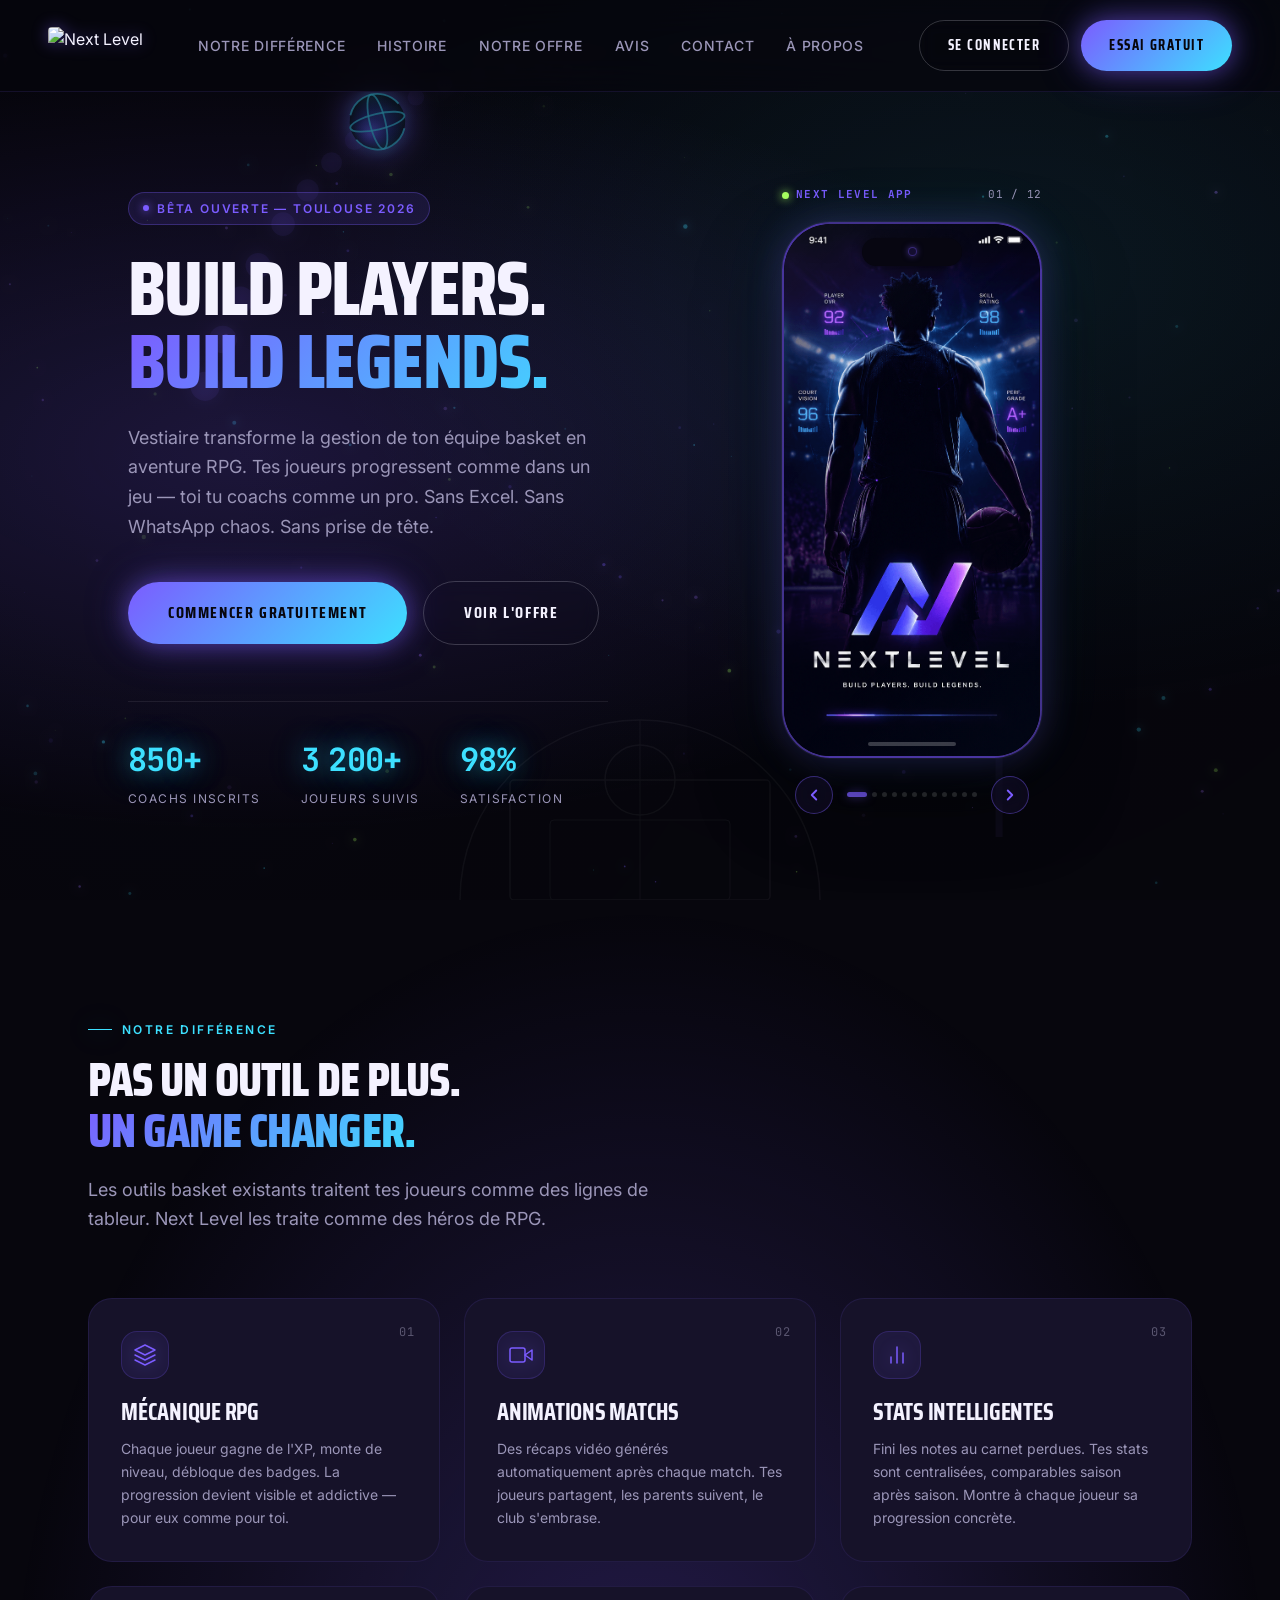
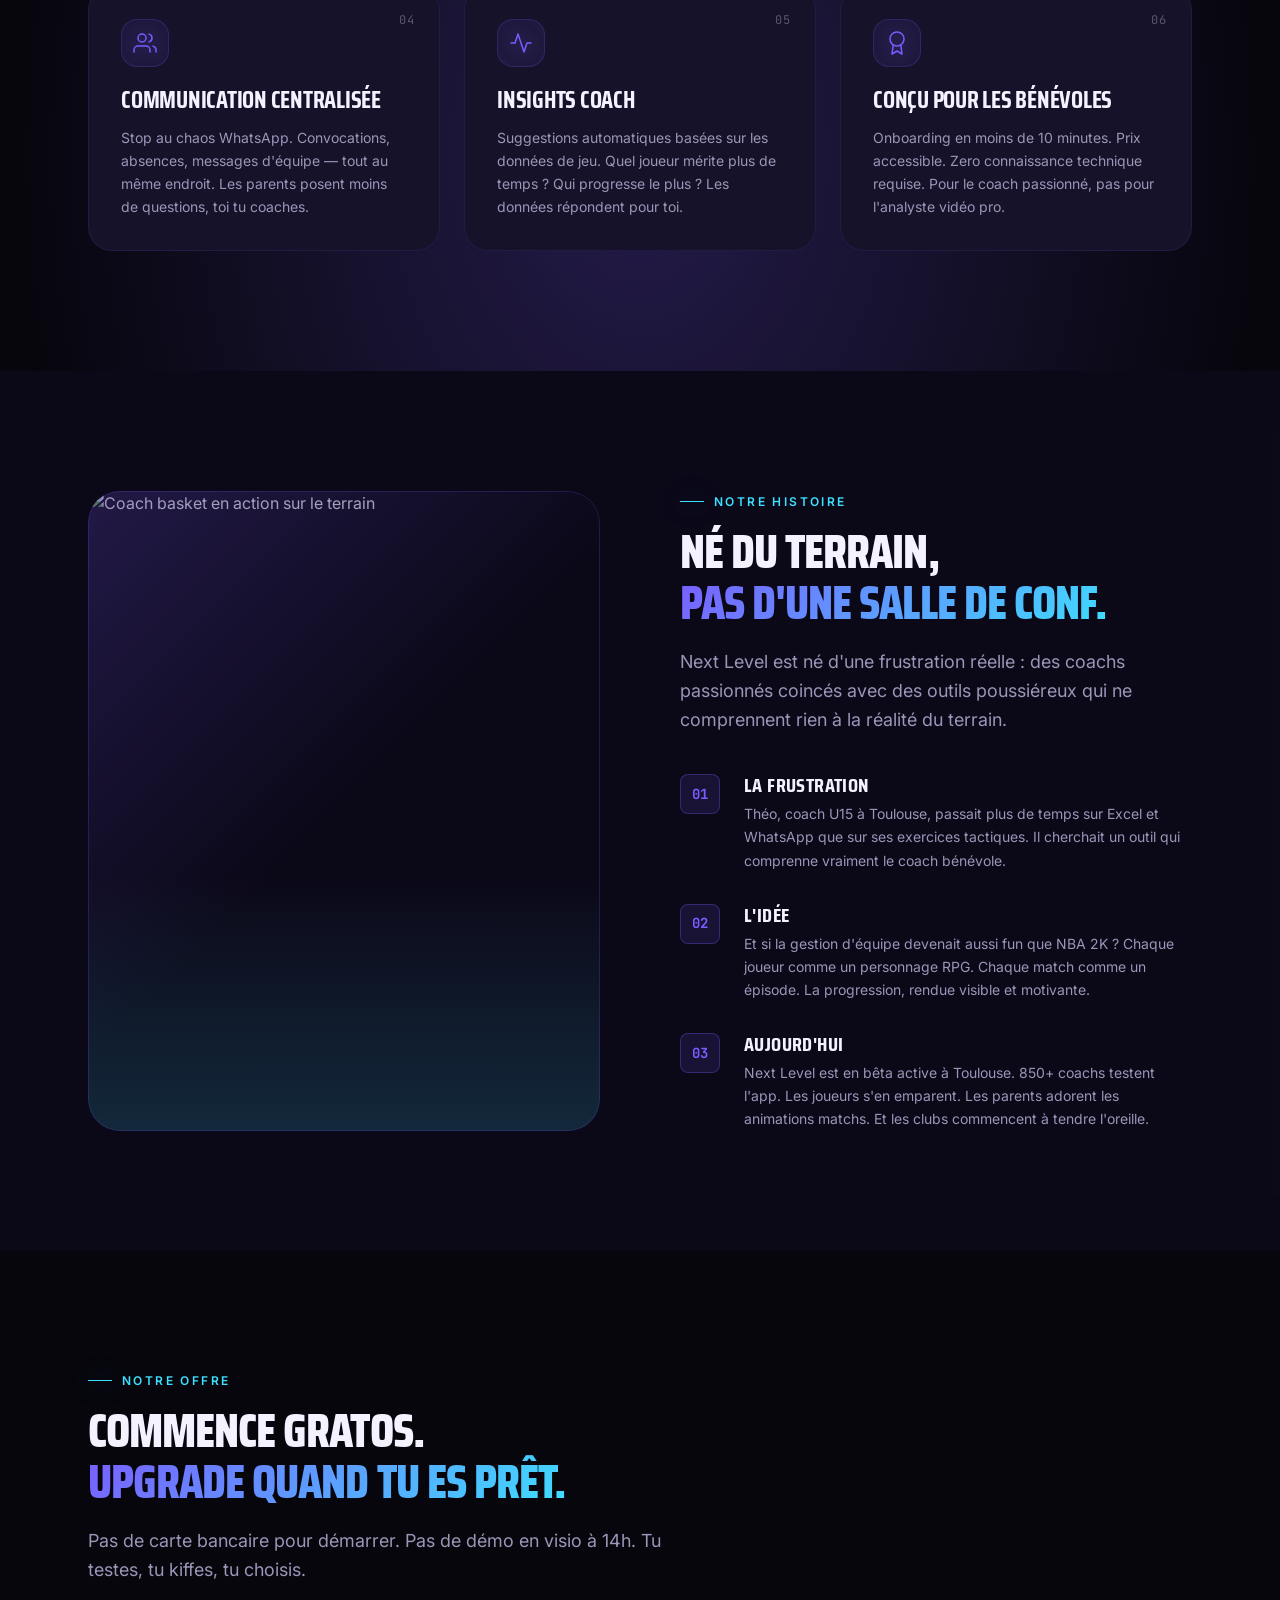
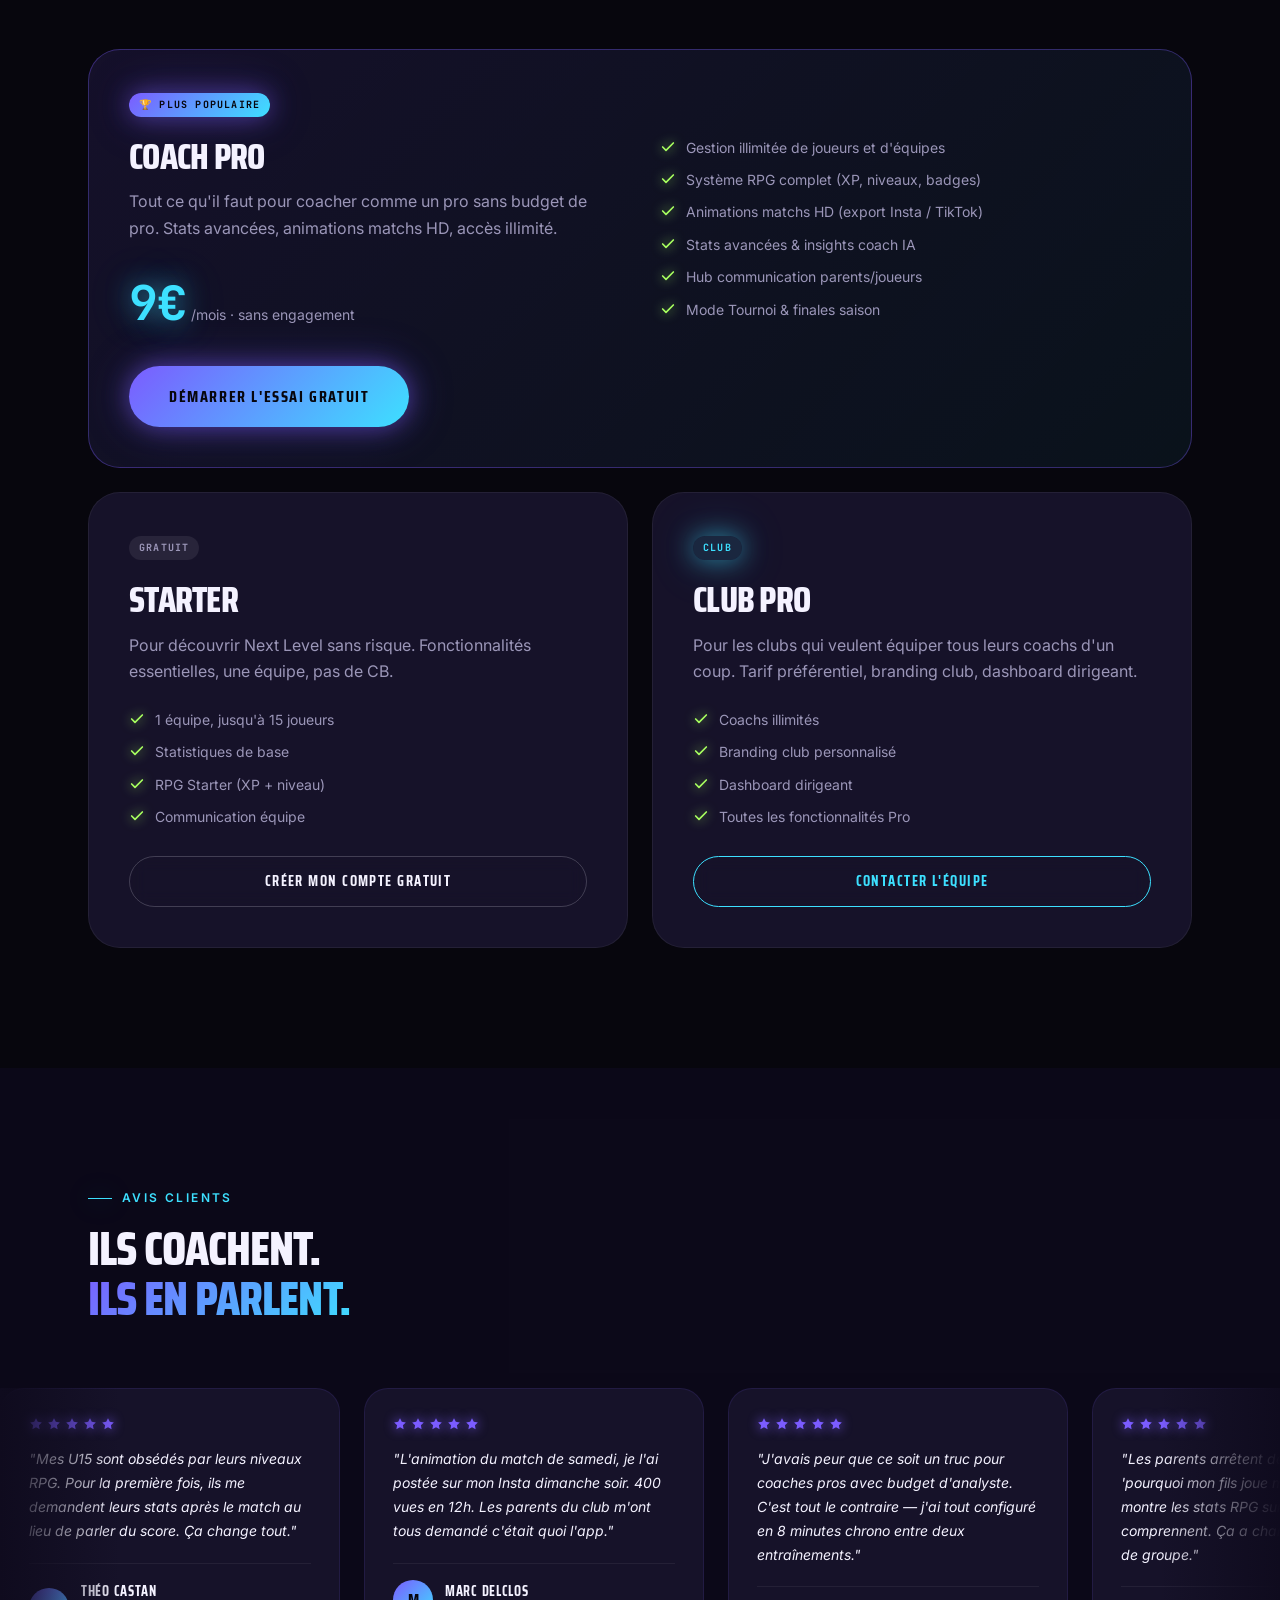
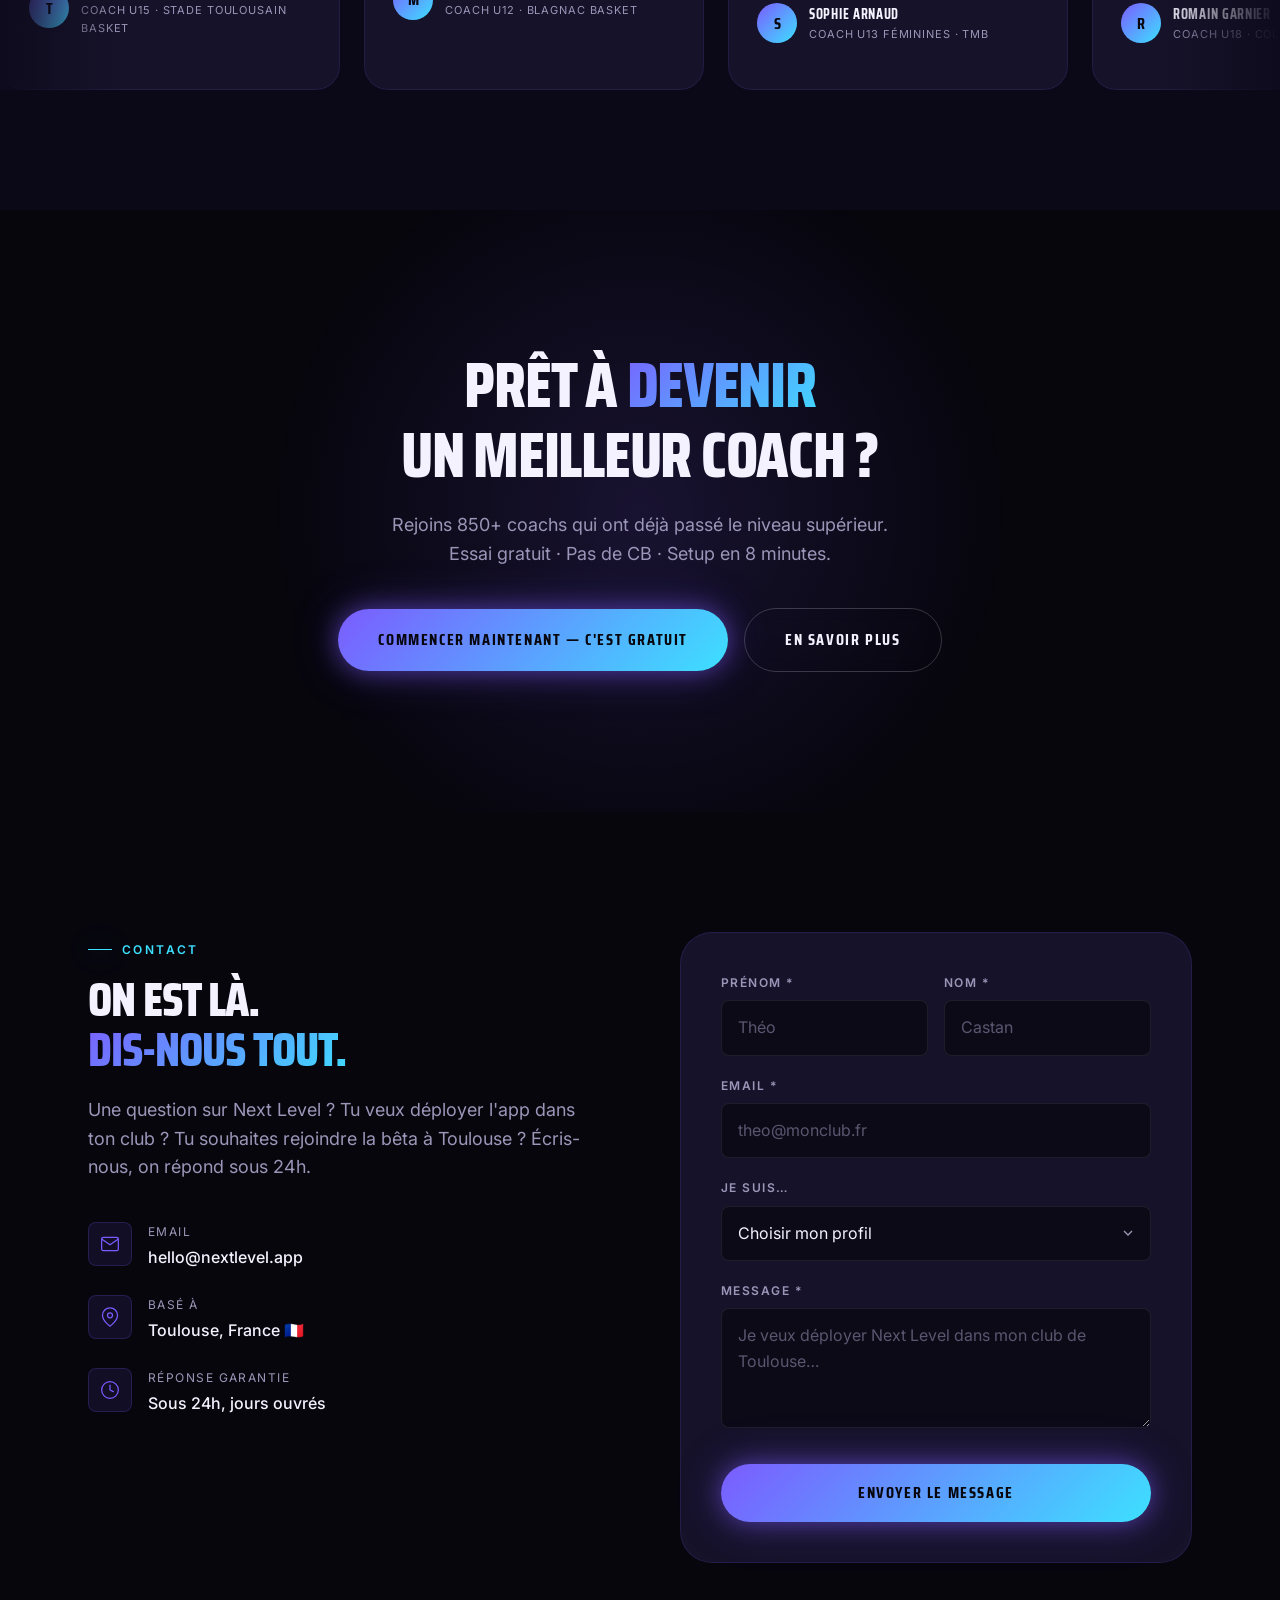
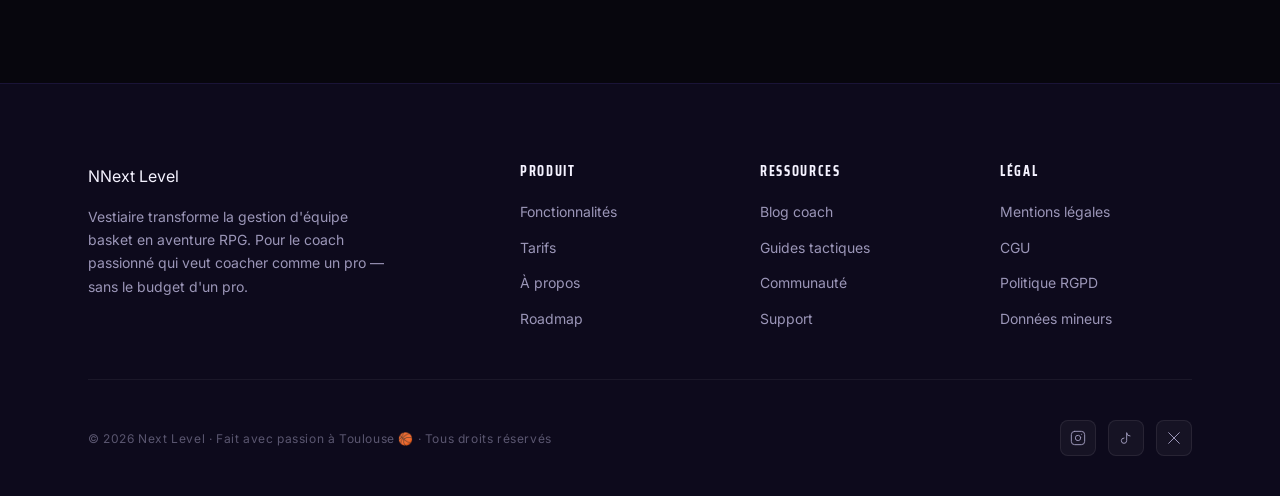
==== commit daa15b49: "feat: replace text logo with image logo in nav and footer Remplace le logo textuel (mark + texte) pa" ====
--- a/index.html
+++ b/index.html
@@ -26,8 +26,7 @@
 ══════════════════════════════════════════ -->
 <nav class="nav" role="navigation" aria-label="Navigation principale">
   <a href="index.html" class="nav__logo" aria-label="Next Level — Accueil">
-    <div class="nav__logo-mark" aria-hidden="true">N</div>
-    <span class="nav__logo-text">Next Level</span>
+    <img src="assets/logo.png" alt="Next Level" class="nav__logo-img" />
   </a>
 
   <ul class="nav__links" role="list">
--- a/css/style.css
+++ b/css/style.css
@@ -91,36 +91,29 @@
 .nav__logo {
   display: flex;
   align-items: center;
-  gap: 10px;
   cursor: pointer;
-}
-
-.nav__logo-mark {
-  width: 36px;
-  height: 36px;
-  background: var(--nl-gradient-legend);
-  border-radius: var(--radius-sm);
-  display: flex;
-  align-items: center;
-  justify-content: center;
-  font-family: var(--font-display);
-  font-weight: 800;
-  font-size: 1.25rem;
-  color: var(--nl-bg-primary);
-  box-shadow: var(--glow-violet);
-  letter-spacing: -0.02em;
-}
-
-.nav__logo-text {
-  font-family: var(--font-display);
-  font-weight: 800;
-  font-size: 1.2rem;
-  letter-spacing: 0.08em;
-  text-transform: uppercase;
-  background: var(--nl-gradient-legend);
-  -webkit-background-clip: text;
-  -webkit-text-fill-color: transparent;
-  background-clip: text;
+  flex-shrink: 0;
+}
+
+.nav__logo-img {
+  height: 38px;
+  width: auto;
+  display: block;
+  /* Le logo a un fond noir — on l'intègre proprement au nav sombre */
+  border-radius: 4px;
+  /* Léger glow violet pour cohérence avec la charte */
+  filter: drop-shadow(0 0 8px rgba(123, 92, 255, 0.45));
+  transition: filter 0.25s ease, transform 0.25s ease;
+}
+
+.nav__logo:hover .nav__logo-img {
+  filter: drop-shadow(0 0 14px rgba(123, 92, 255, 0.75)) drop-shadow(0 0 28px rgba(61, 224, 255, 0.3));
+  transform: scale(1.03);
+}
+
+/* Footer — logo légèrement plus petit */
+.footer__brand .nav__logo-img {
+  height: 32px;
 }
 
 /* Liens */
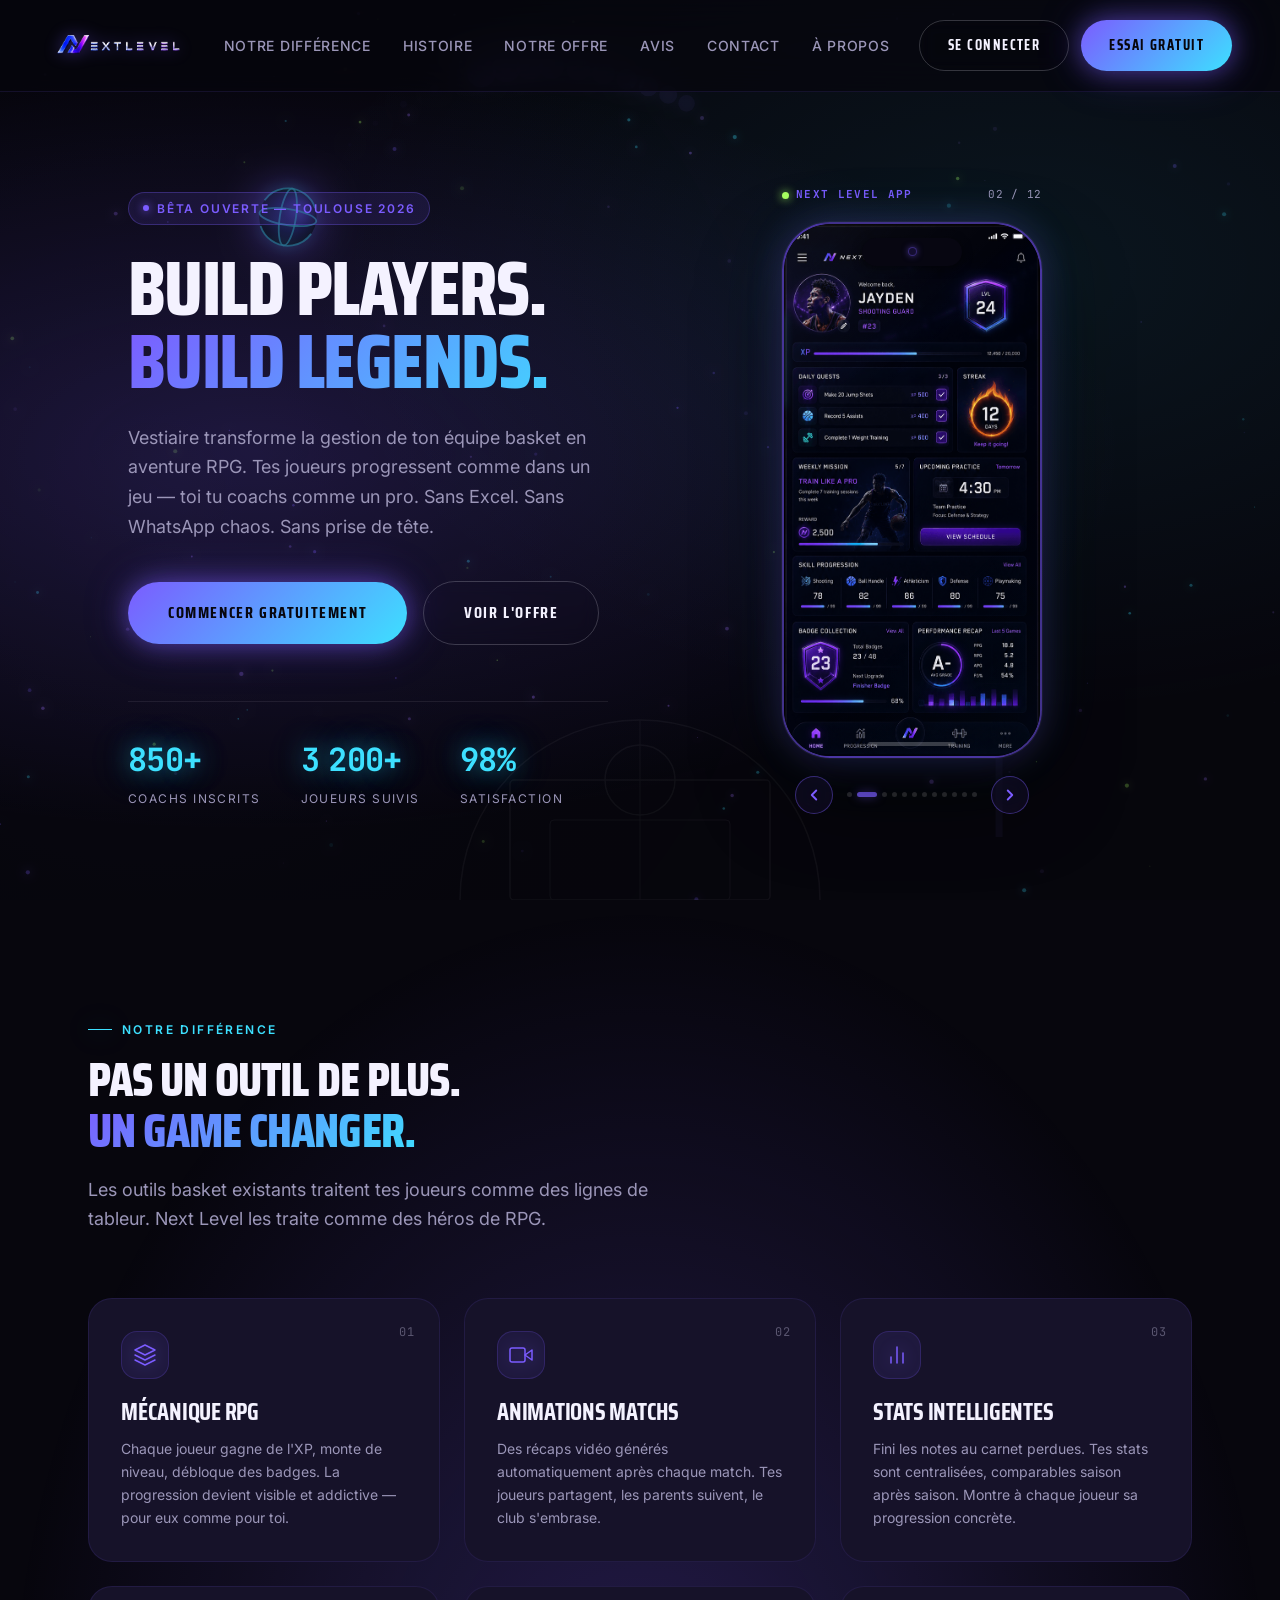
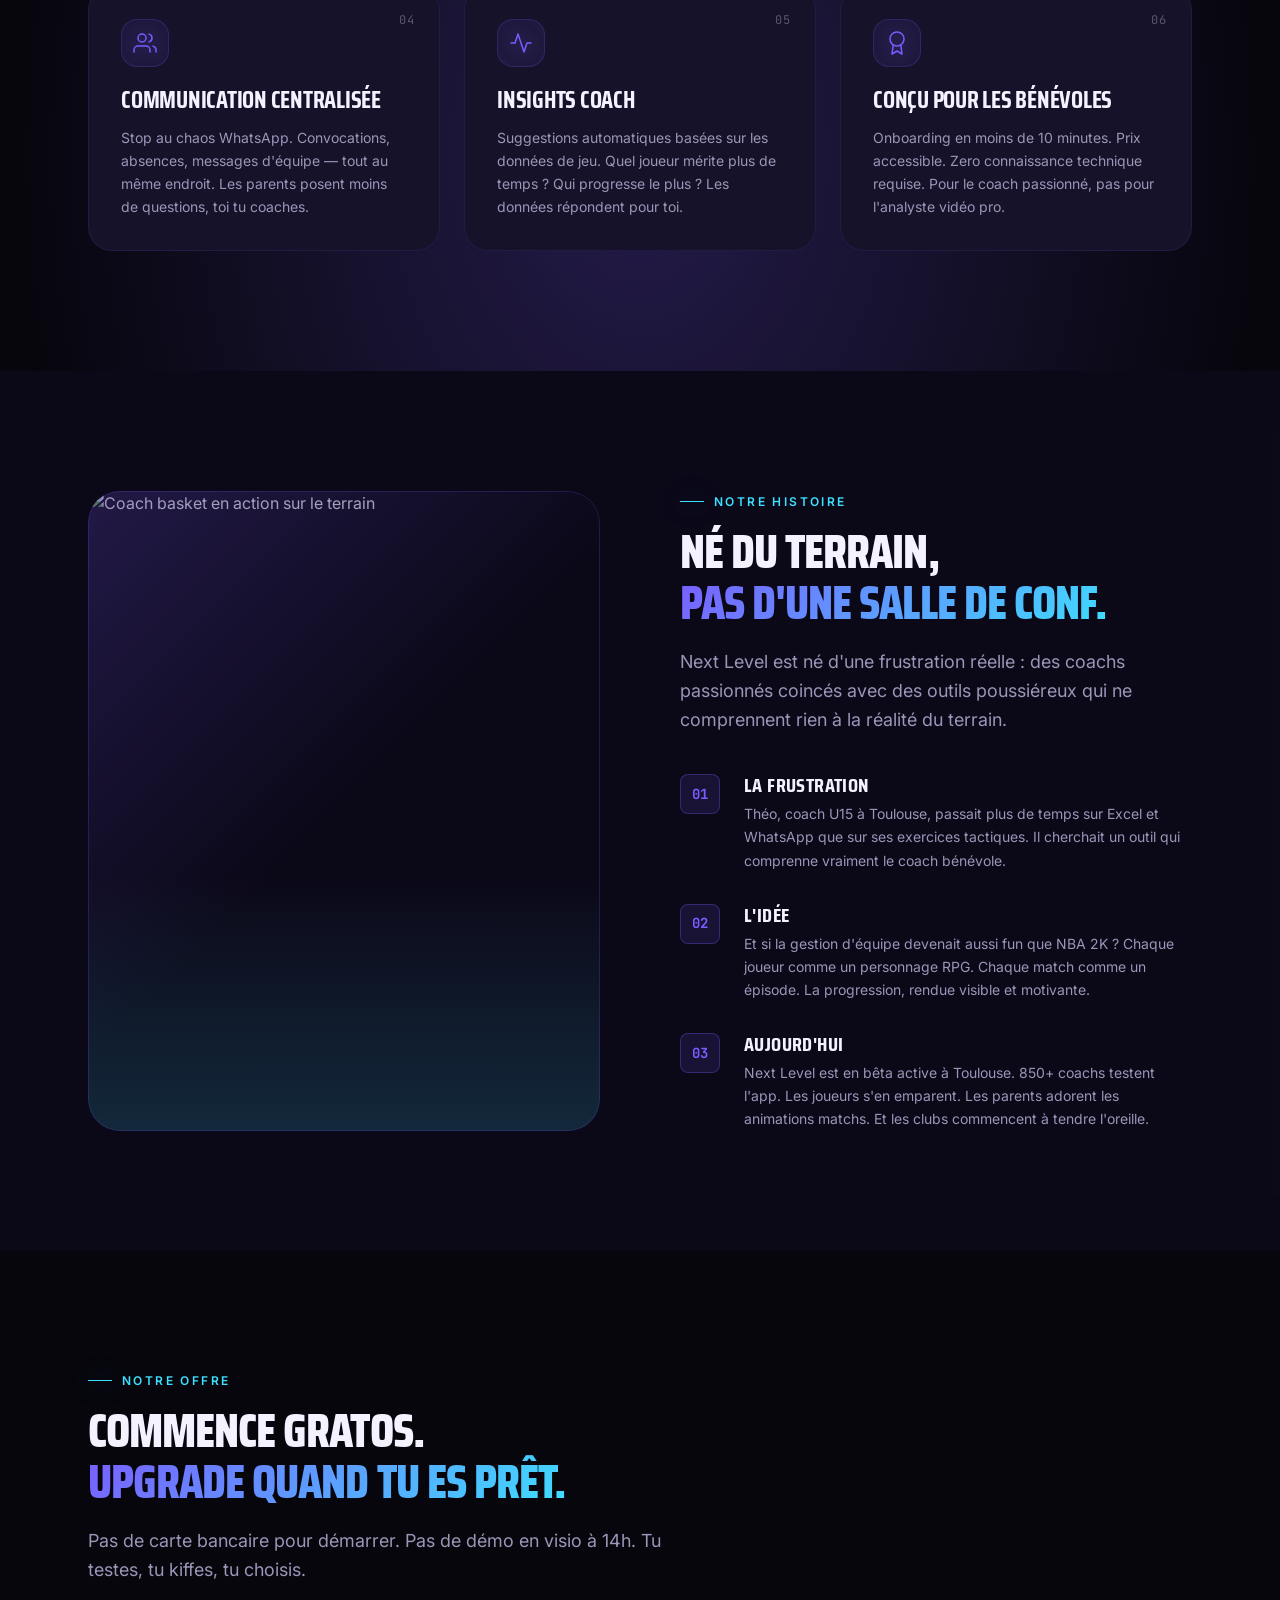
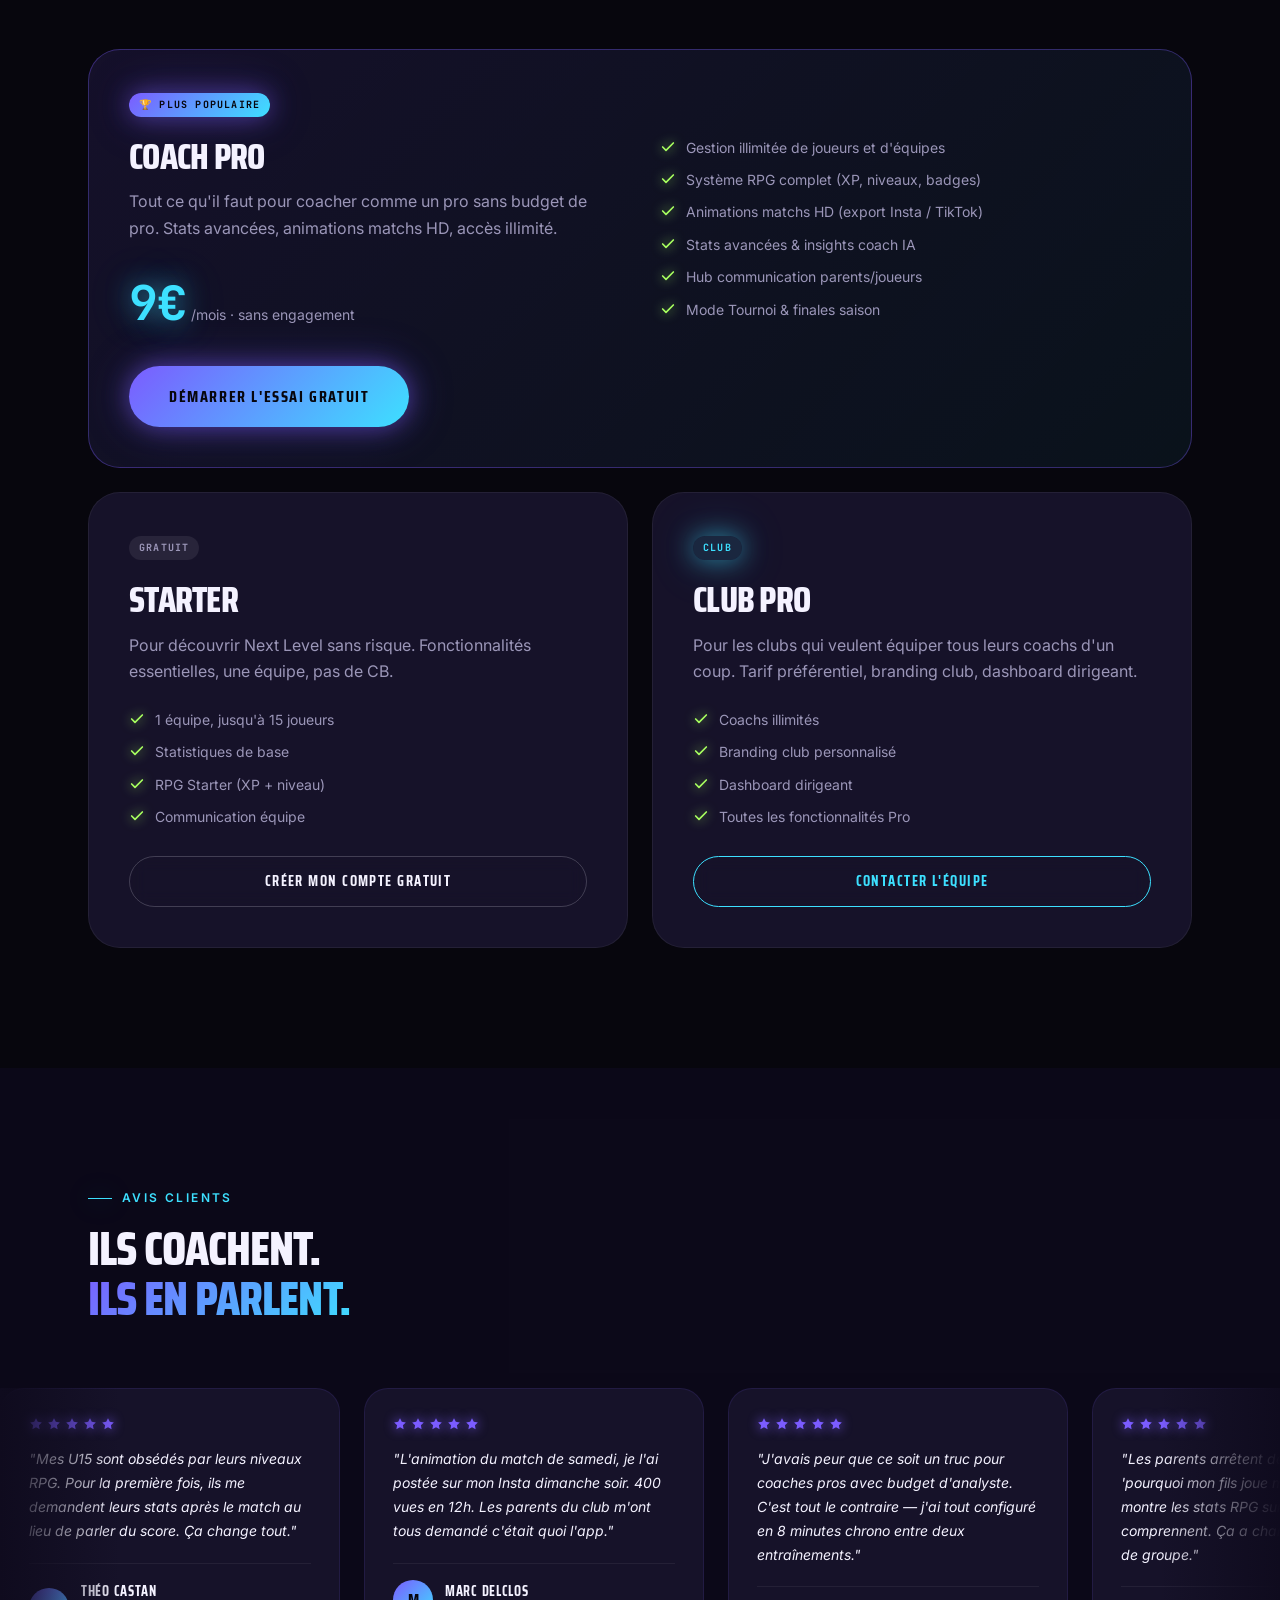
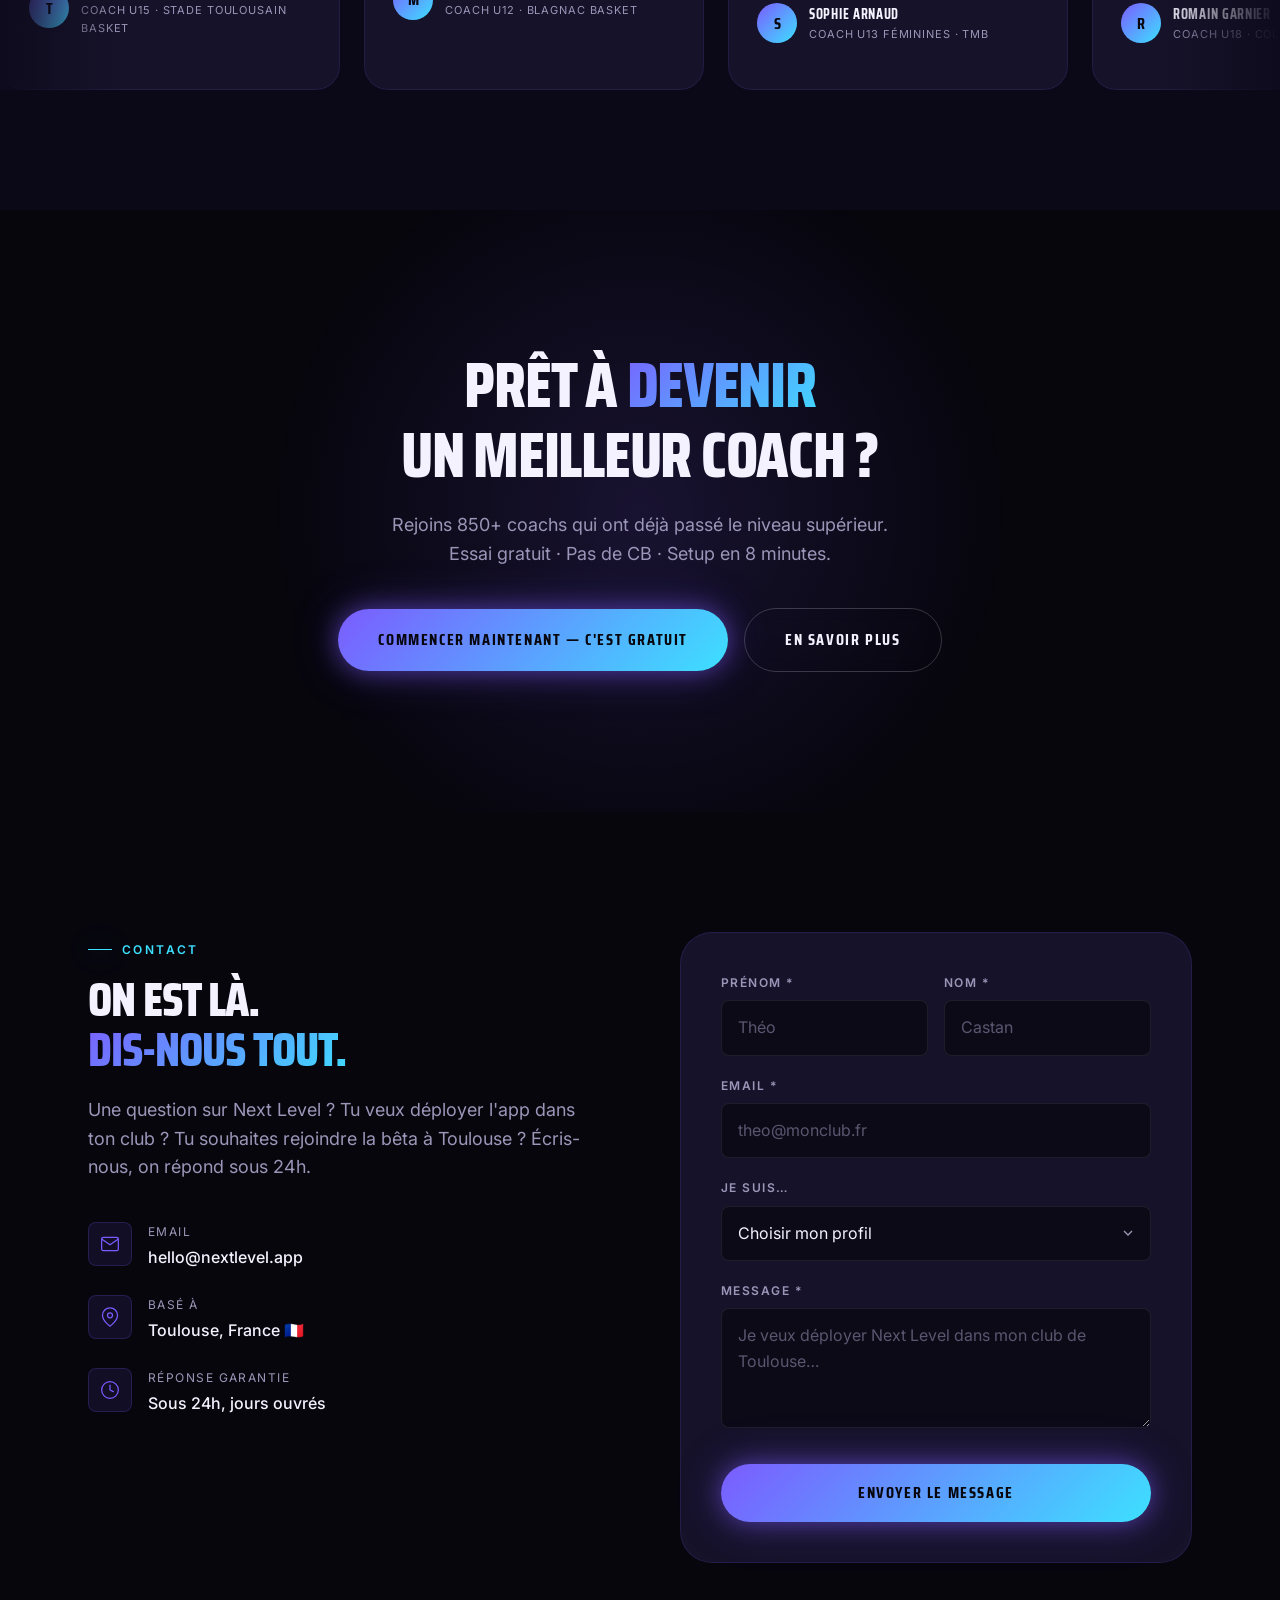
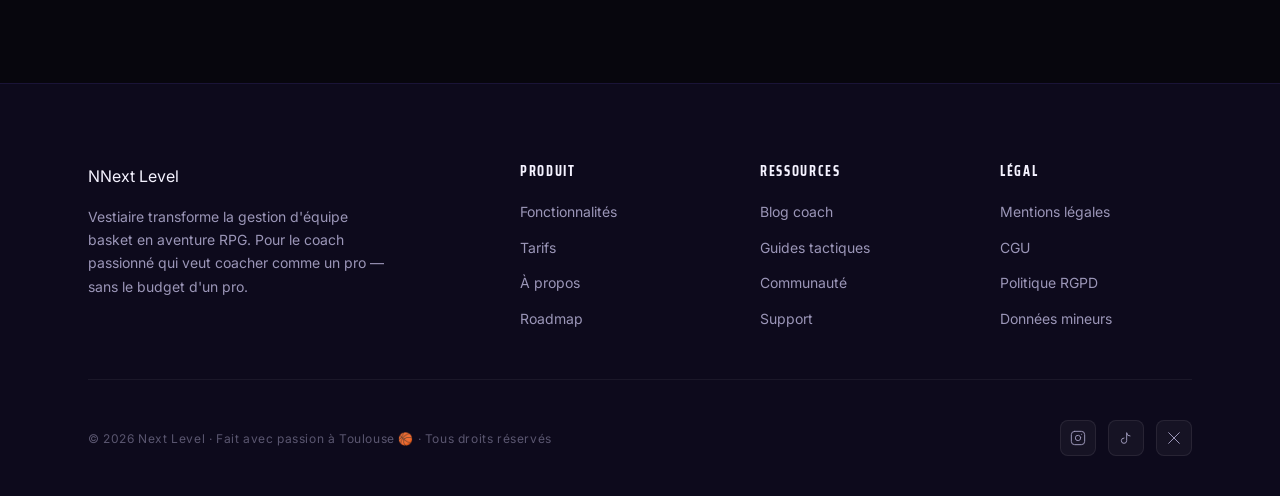
==== commit dbb161a6: "feat: logo transparent + favicon icone Next Level Logo transparent dans header et footer des 3 pages" ====
--- a/index.html
+++ b/index.html
@@ -6,6 +6,10 @@
   <meta name="description" content="Next Level — L'outil de gestion d'équipe basket qui transforme tes joueurs en héros. RPG, stats, animations matchs. Essai gratuit sans CB." />
   <title>Next Level — Build Players. Build Legends.</title>
 
+  <!-- Favicon -->
+  <link rel="icon" type="image/png" href="assets/Icone%20Next%20Level.png" />
+  <link rel="apple-touch-icon" href="assets/Icone%20Next%20Level.png" />
+
   <!-- CSS -->
   <link rel="stylesheet" href="css/reset.css" />
   <link rel="stylesheet" href="css/style.css" />
@@ -26,7 +30,7 @@
 ══════════════════════════════════════════ -->
 <nav class="nav" role="navigation" aria-label="Navigation principale">
   <a href="index.html" class="nav__logo" aria-label="Next Level — Accueil">
-    <img src="assets/logo.png" alt="Next Level" class="nav__logo-img" />
+    <img src="assets/Logo%20Next%20Level%20transparent.png" alt="Next Level" class="nav__logo-img" />
   </a>
 
   <ul class="nav__links" role="list">
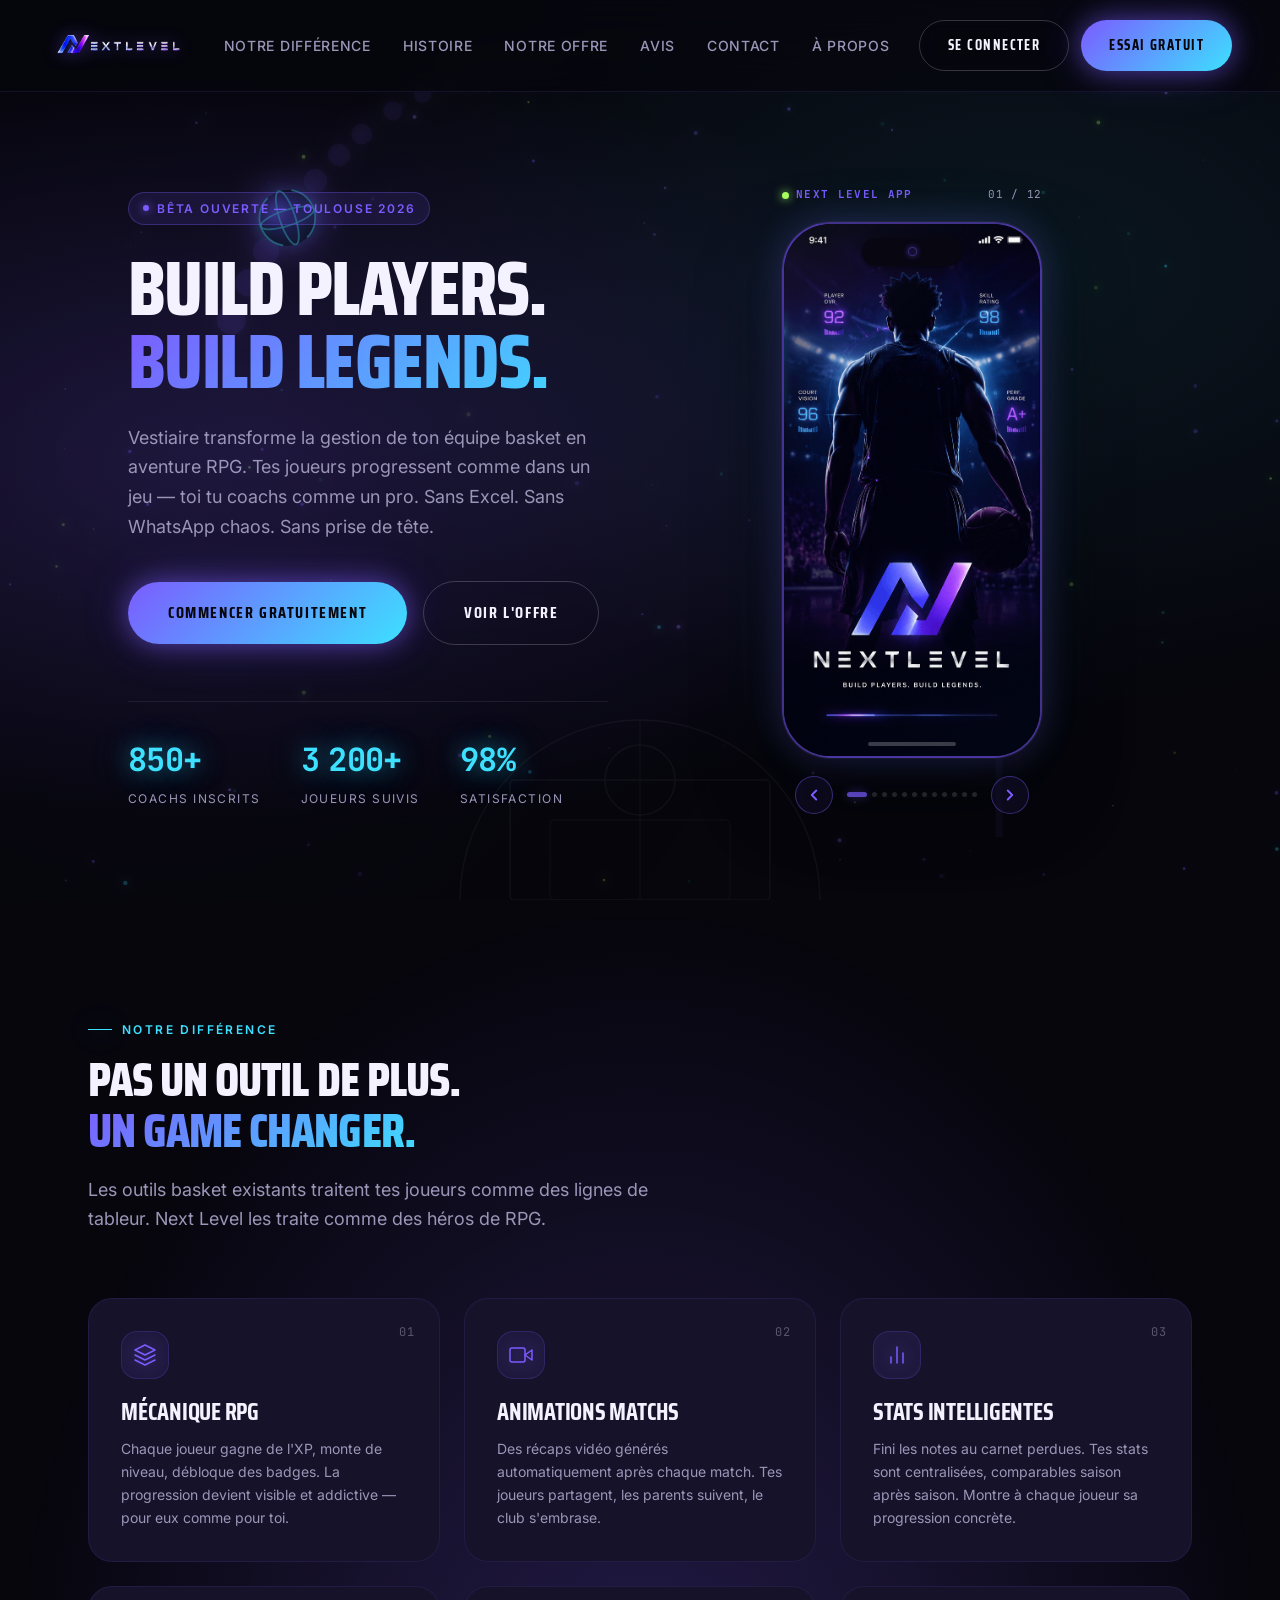
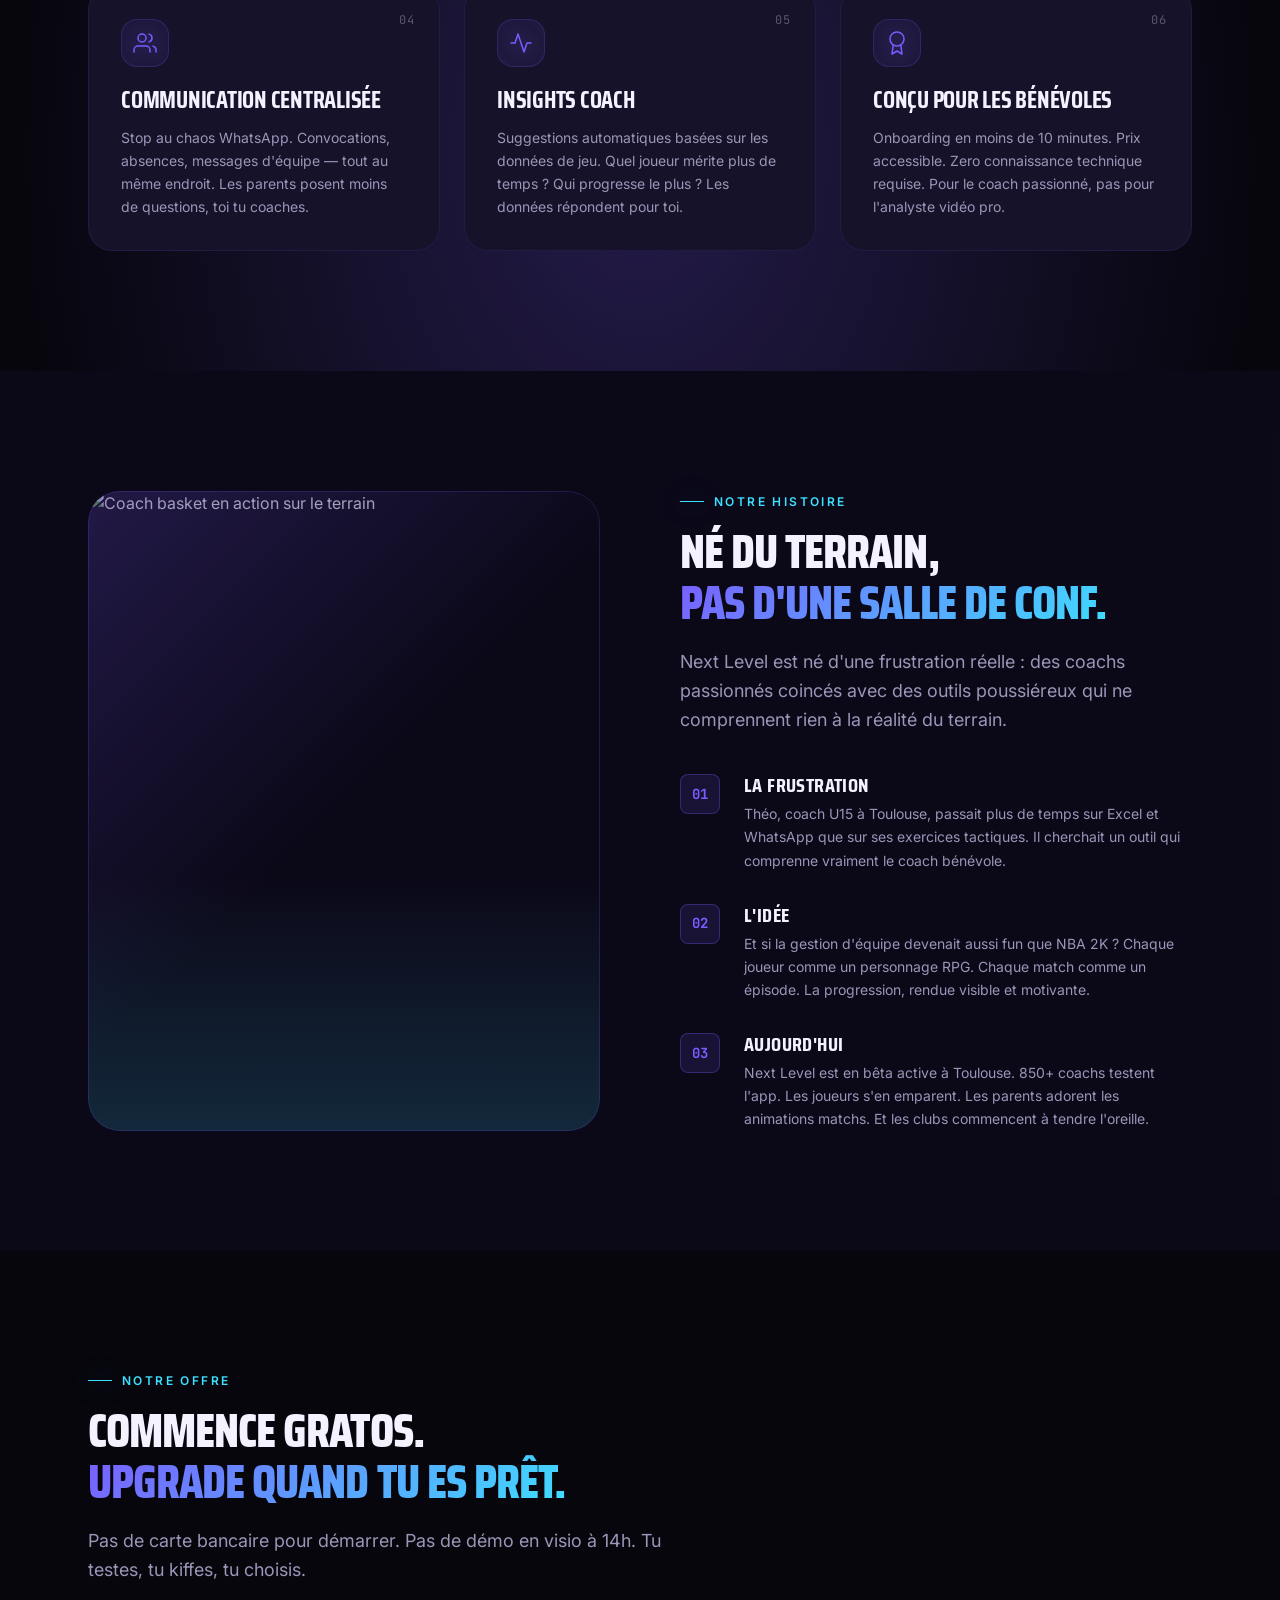
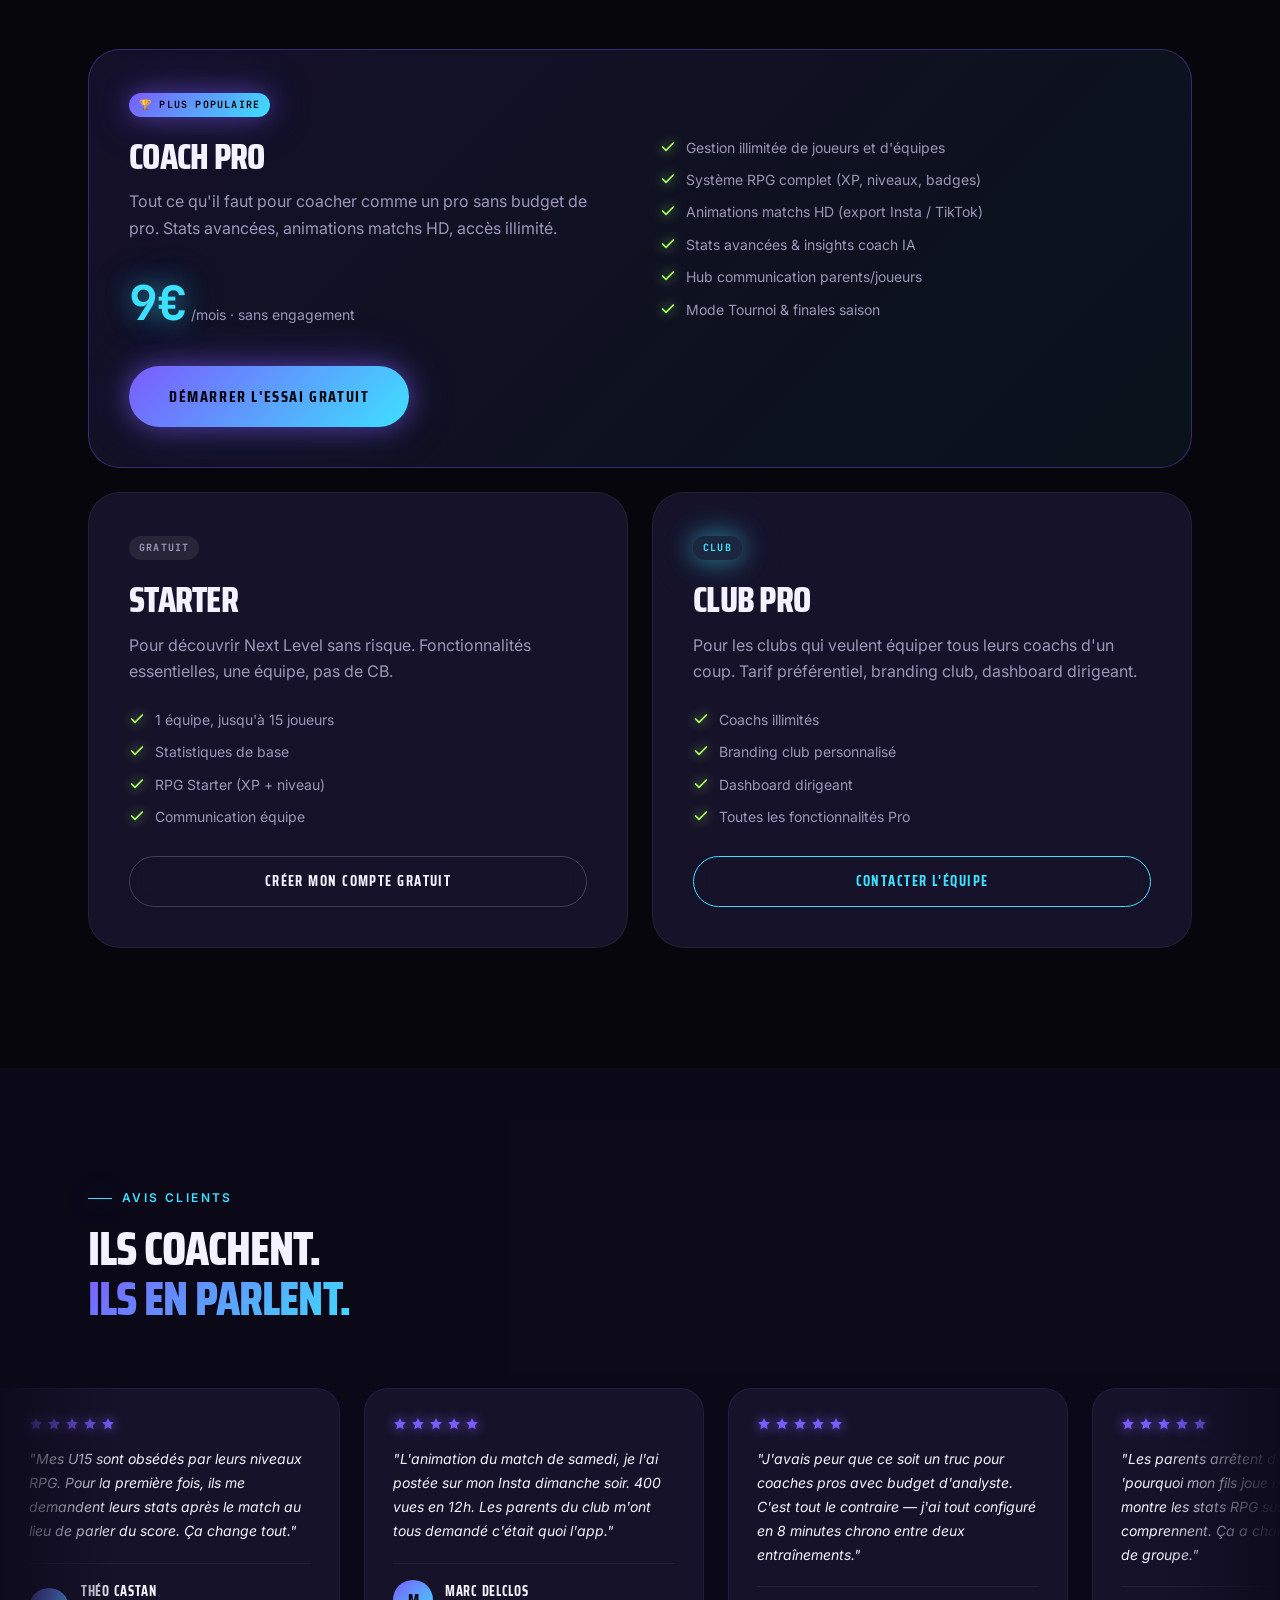
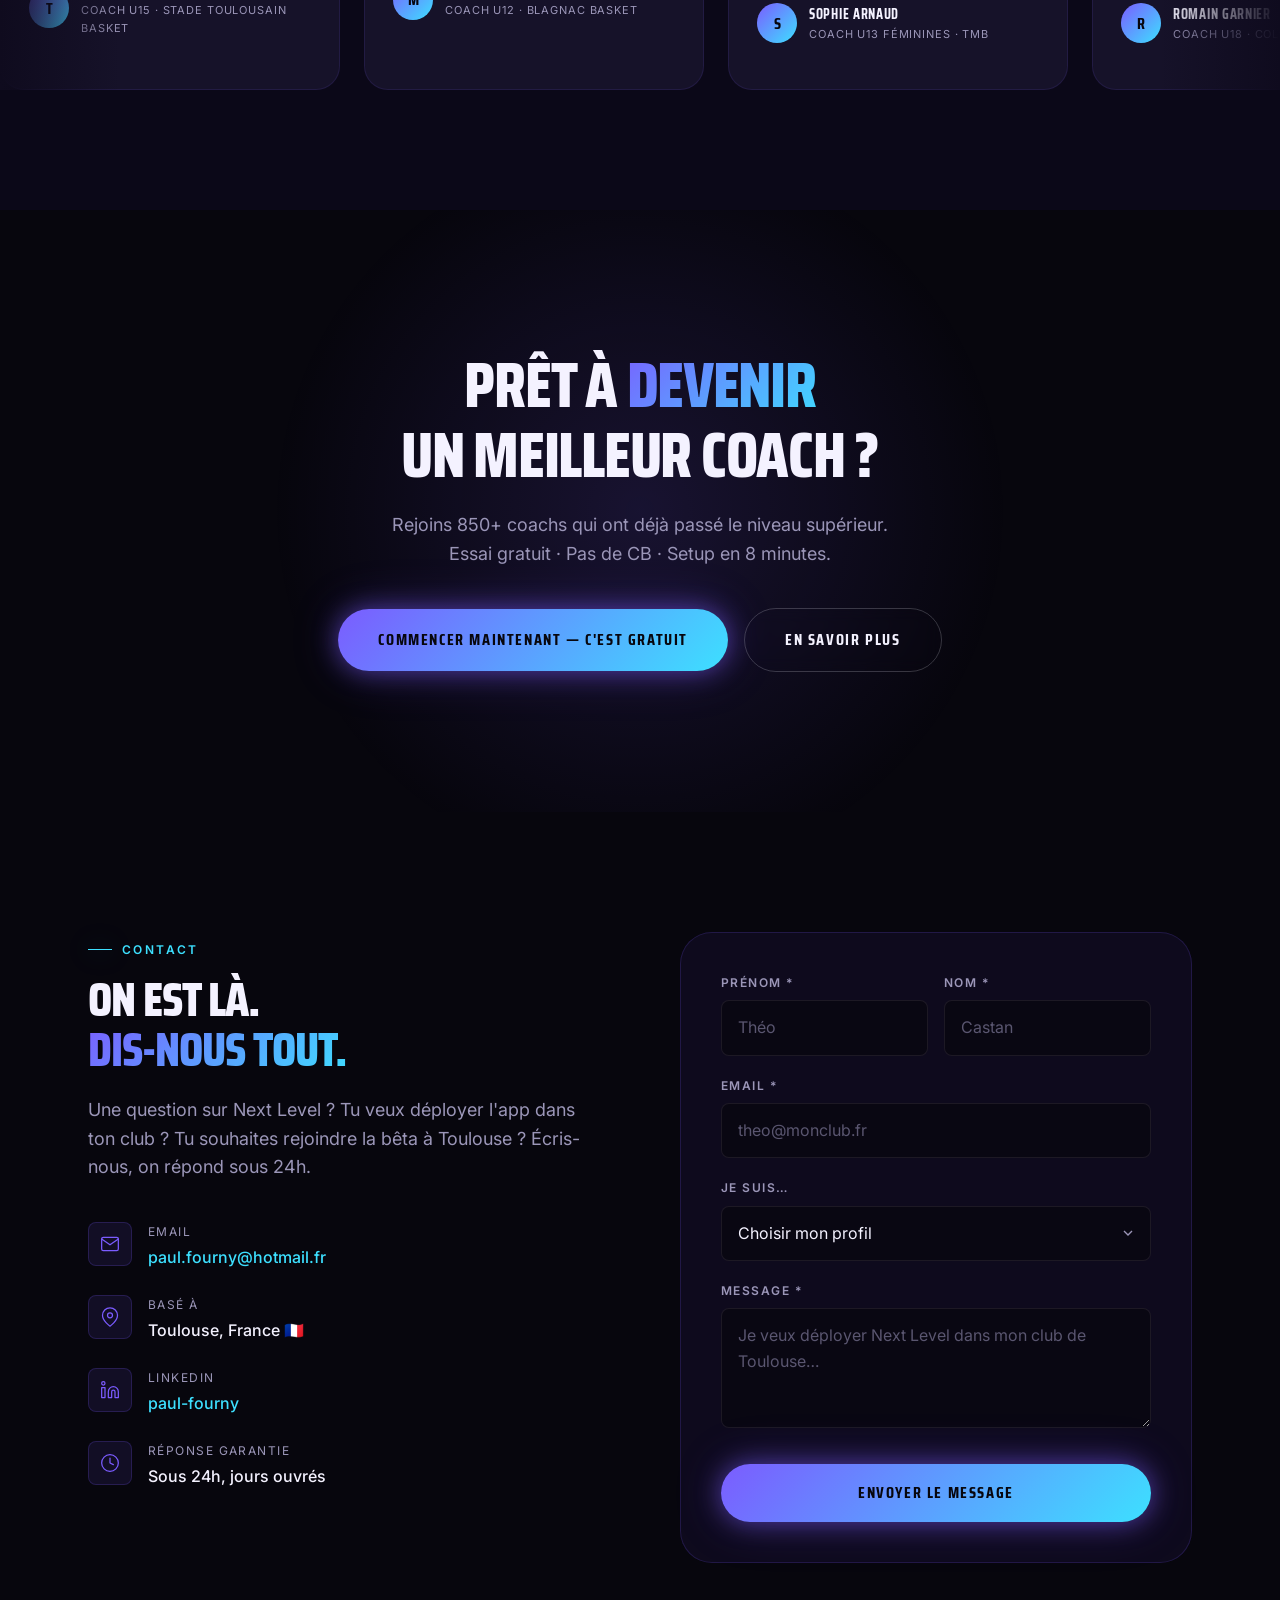
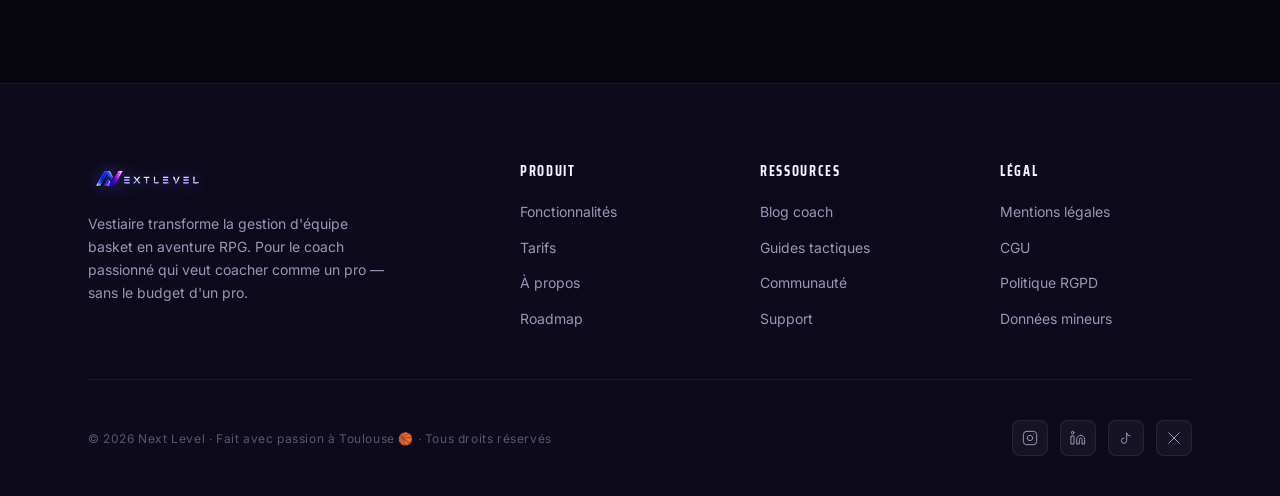
==== commit ed1c33a4: "feat: Notion form integration, logo fix, email/LinkedIn update - api/contact.js: serverless function" ====
--- a/index.html
+++ b/index.html
@@ -30,7 +30,7 @@
 ══════════════════════════════════════════ -->
 <nav class="nav" role="navigation" aria-label="Navigation principale">
   <a href="index.html" class="nav__logo" aria-label="Next Level — Accueil">
-    <img src="assets/Logo%20Next%20Level%20transparent.png" alt="Next Level" class="nav__logo-img" />
+    <img src="assets/logo.png" alt="Next Level" class="nav__logo-img" />
   </a>
 
   <ul class="nav__links" role="list">
@@ -717,7 +717,7 @@
               </div>
               <div>
                 <p class="contact__info-label">Email</p>
-                <p class="contact__info-value">hello@nextlevel.app</p>
+                <a href="mailto:paul.fourny@hotmail.fr" class="contact__info-value" style="color:var(--nl-neon-cyan);">paul.fourny@hotmail.fr</a>
               </div>
             </div>
             <div class="contact__info-item">
@@ -730,6 +730,19 @@
               <div>
                 <p class="contact__info-label">Basé à</p>
                 <p class="contact__info-value">Toulouse, France 🇫🇷</p>
+              </div>
+            </div>
+            <div class="contact__info-item">
+              <div class="contact__info-icon" aria-hidden="true">
+                <svg viewBox="0 0 24 24" fill="none" stroke-width="1.5" stroke-linecap="round" stroke-linejoin="round">
+                  <path d="M16 8a6 6 0 0 1 6 6v7h-4v-7a2 2 0 0 0-2-2 2 2 0 0 0-2 2v7h-4v-7a6 6 0 0 1 6-6z"/>
+                  <rect x="2" y="9" width="4" height="12"/>
+                  <circle cx="4" cy="4" r="2"/>
+                </svg>
+              </div>
+              <div>
+                <p class="contact__info-label">LinkedIn</p>
+                <a href="https://www.linkedin.com/in/paul-fourny" target="_blank" rel="noopener" class="contact__info-value" style="color:var(--nl-neon-cyan);">paul-fourny</a>
               </div>
             </div>
             <div class="contact__info-item">
@@ -794,8 +807,7 @@
       <div class="footer__top">
         <div class="footer__brand">
           <a href="index.html" class="nav__logo" aria-label="Next Level — Accueil">
-            <div class="nav__logo-mark" aria-hidden="true">N</div>
-            <span class="nav__logo-text">Next Level</span>
+            <img src="assets/logo.png" alt="Next Level" class="nav__logo-img" />
           </a>
           <p>Vestiaire transforme la gestion d'équipe basket en aventure RPG. Pour le coach passionné qui veut coacher comme un pro — sans le budget d'un pro.</p>
         </div>
@@ -844,6 +856,14 @@
               <line x1="17.5" y1="6.5" x2="17.51" y2="6.5"/>
             </svg>
           </a>
+          <!-- LinkedIn -->
+          <a href="https://www.linkedin.com/in/paul-fourny" target="_blank" rel="noopener" class="footer__social" aria-label="LinkedIn Paul Fourny">
+            <svg viewBox="0 0 24 24" fill="none" stroke-width="1.5" stroke-linecap="round" stroke-linejoin="round" aria-hidden="true">
+              <path d="M16 8a6 6 0 0 1 6 6v7h-4v-7a2 2 0 0 0-2-2 2 2 0 0 0-2 2v7h-4v-7a6 6 0 0 1 6-6z"/>
+              <rect x="2" y="9" width="4" height="12"/>
+              <circle cx="4" cy="4" r="2"/>
+            </svg>
+          </a>
           <!-- TikTok -->
           <a href="#" class="footer__social" aria-label="TikTok Next Level">
             <svg viewBox="0 0 24 24" fill="none" stroke-width="1.5" stroke-linecap="round" stroke-linejoin="round" aria-hidden="true">
--- a/css/style.css
+++ b/css/style.css
@@ -1161,8 +1161,10 @@
 
 /* Formulaire */
 .contact__form {
-  background: var(--nl-bg-elevated);
-  border: 1px solid rgba(123, 92, 255, 0.15);
+  background: rgba(15, 11, 30, 0.97);
+  backdrop-filter: blur(20px);
+  -webkit-backdrop-filter: blur(20px);
+  border: 1px solid rgba(123, 92, 255, 0.18);
   border-radius: var(--radius-xl);
   padding: 40px;
 }
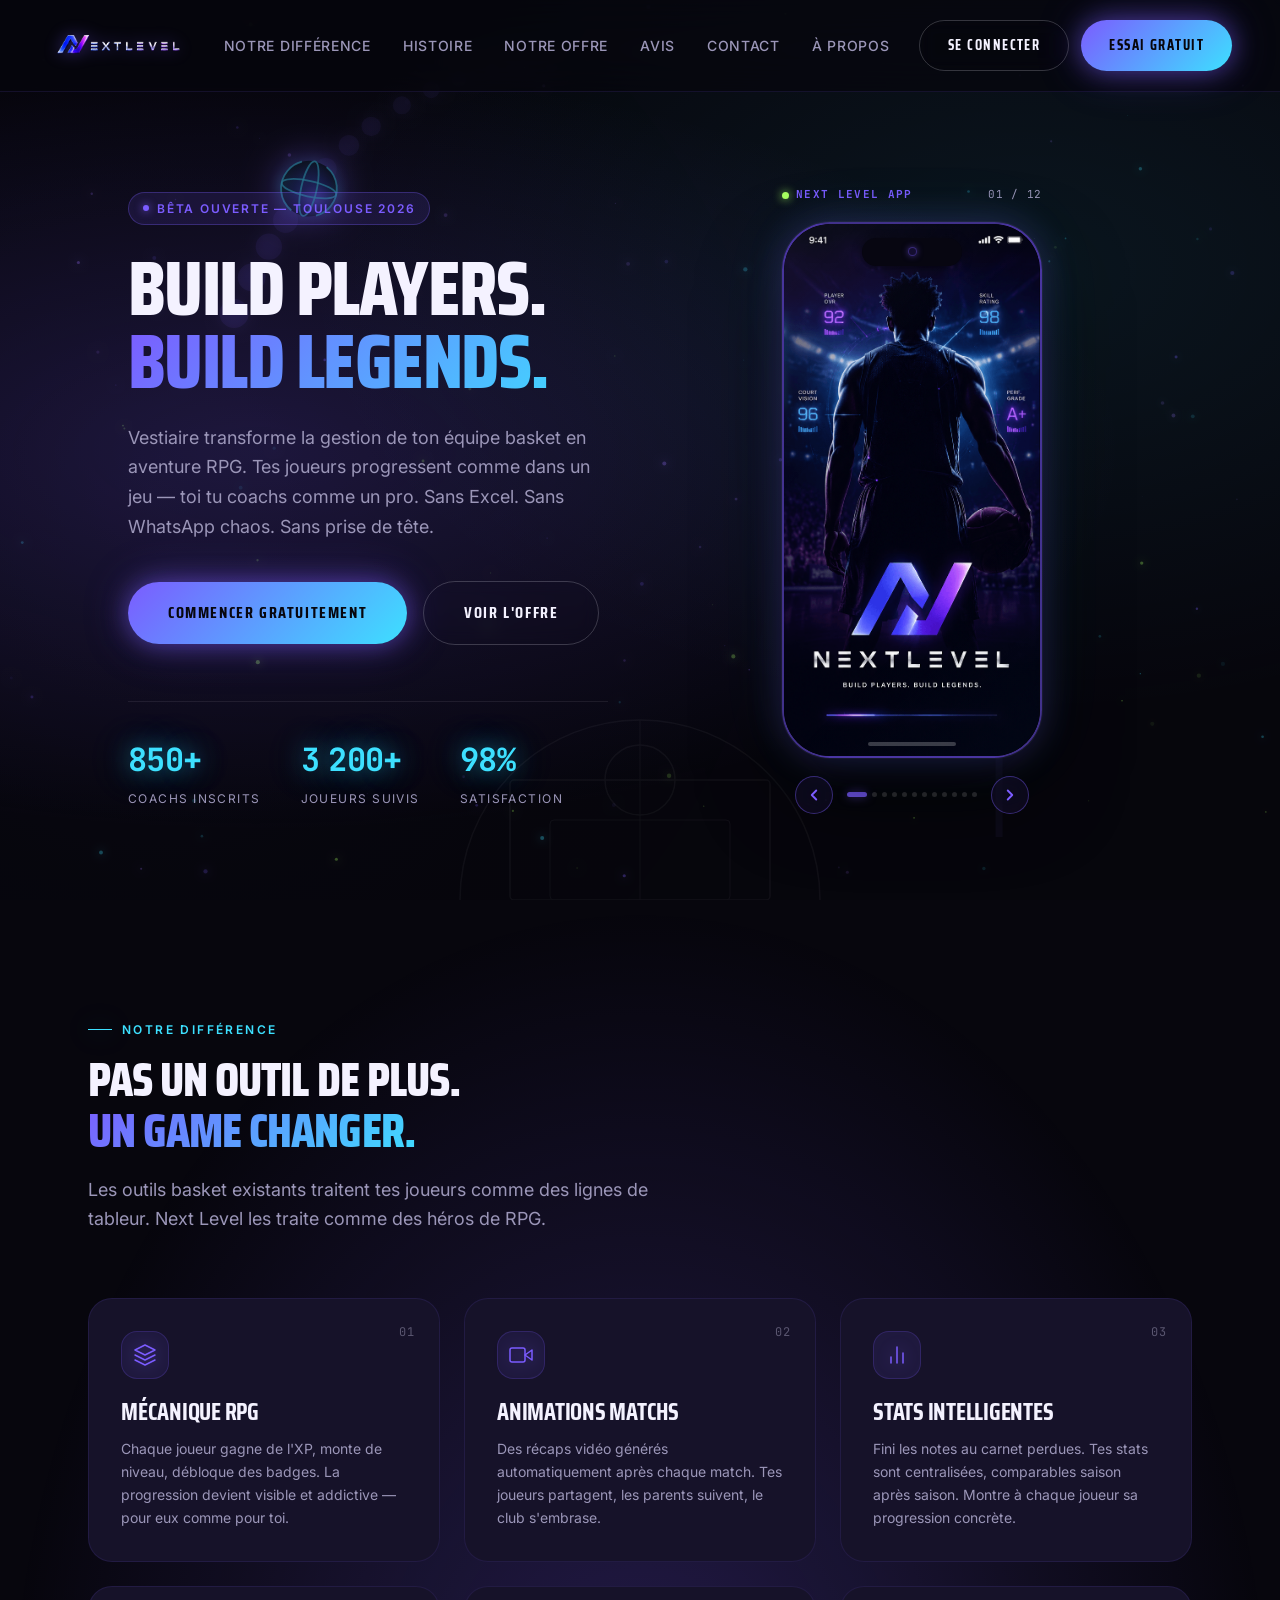
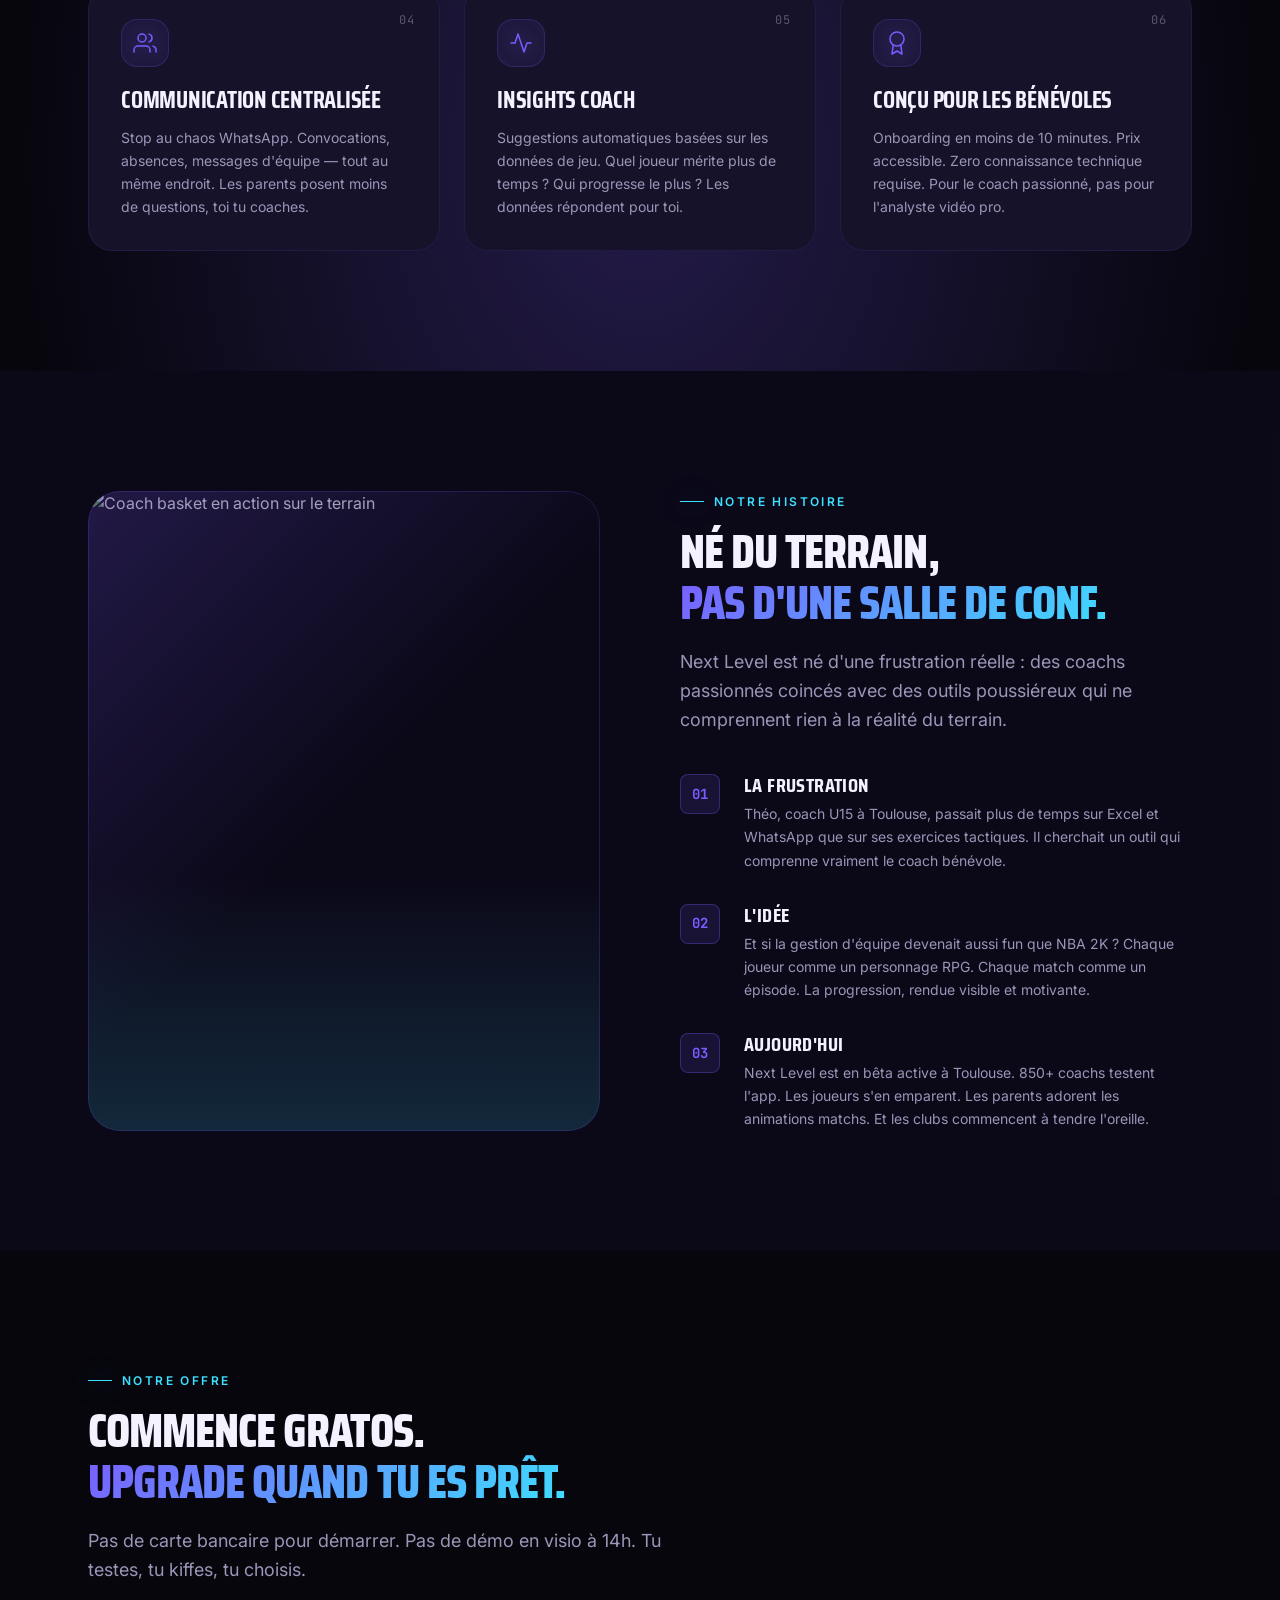
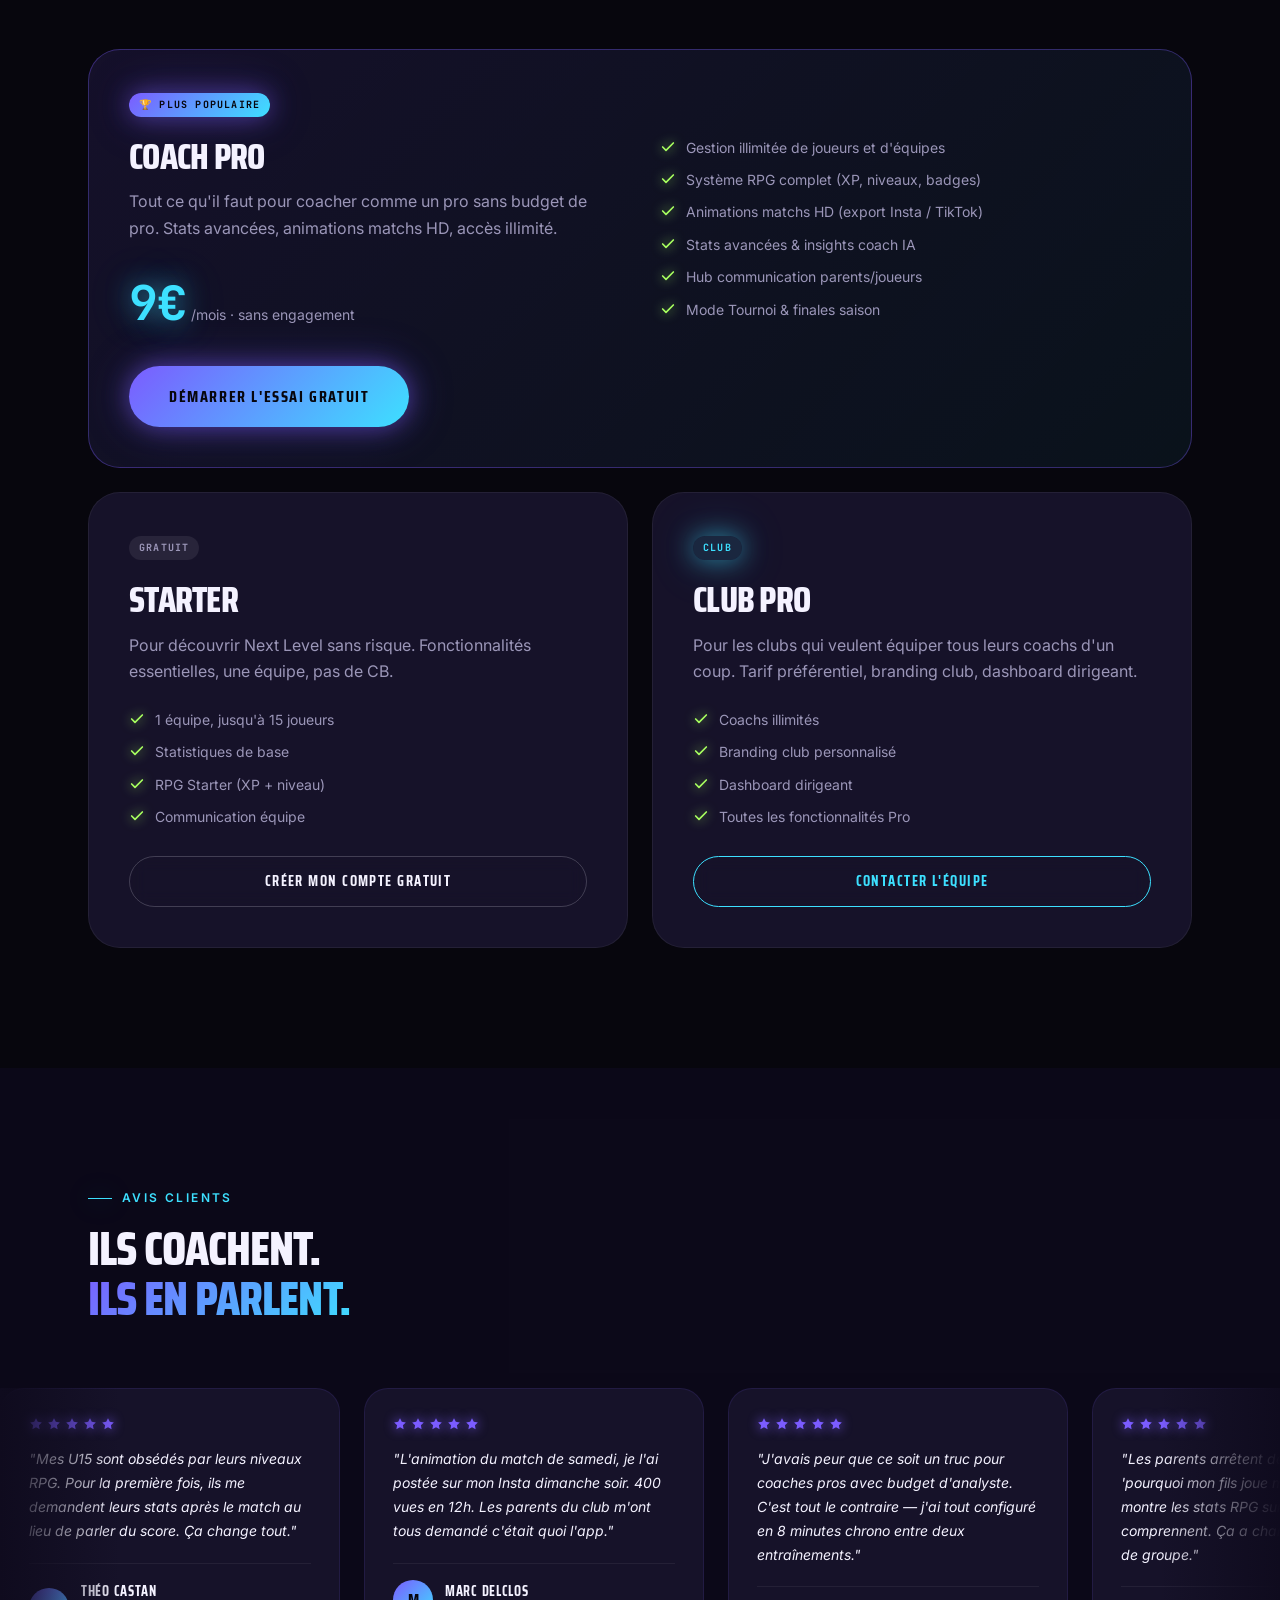
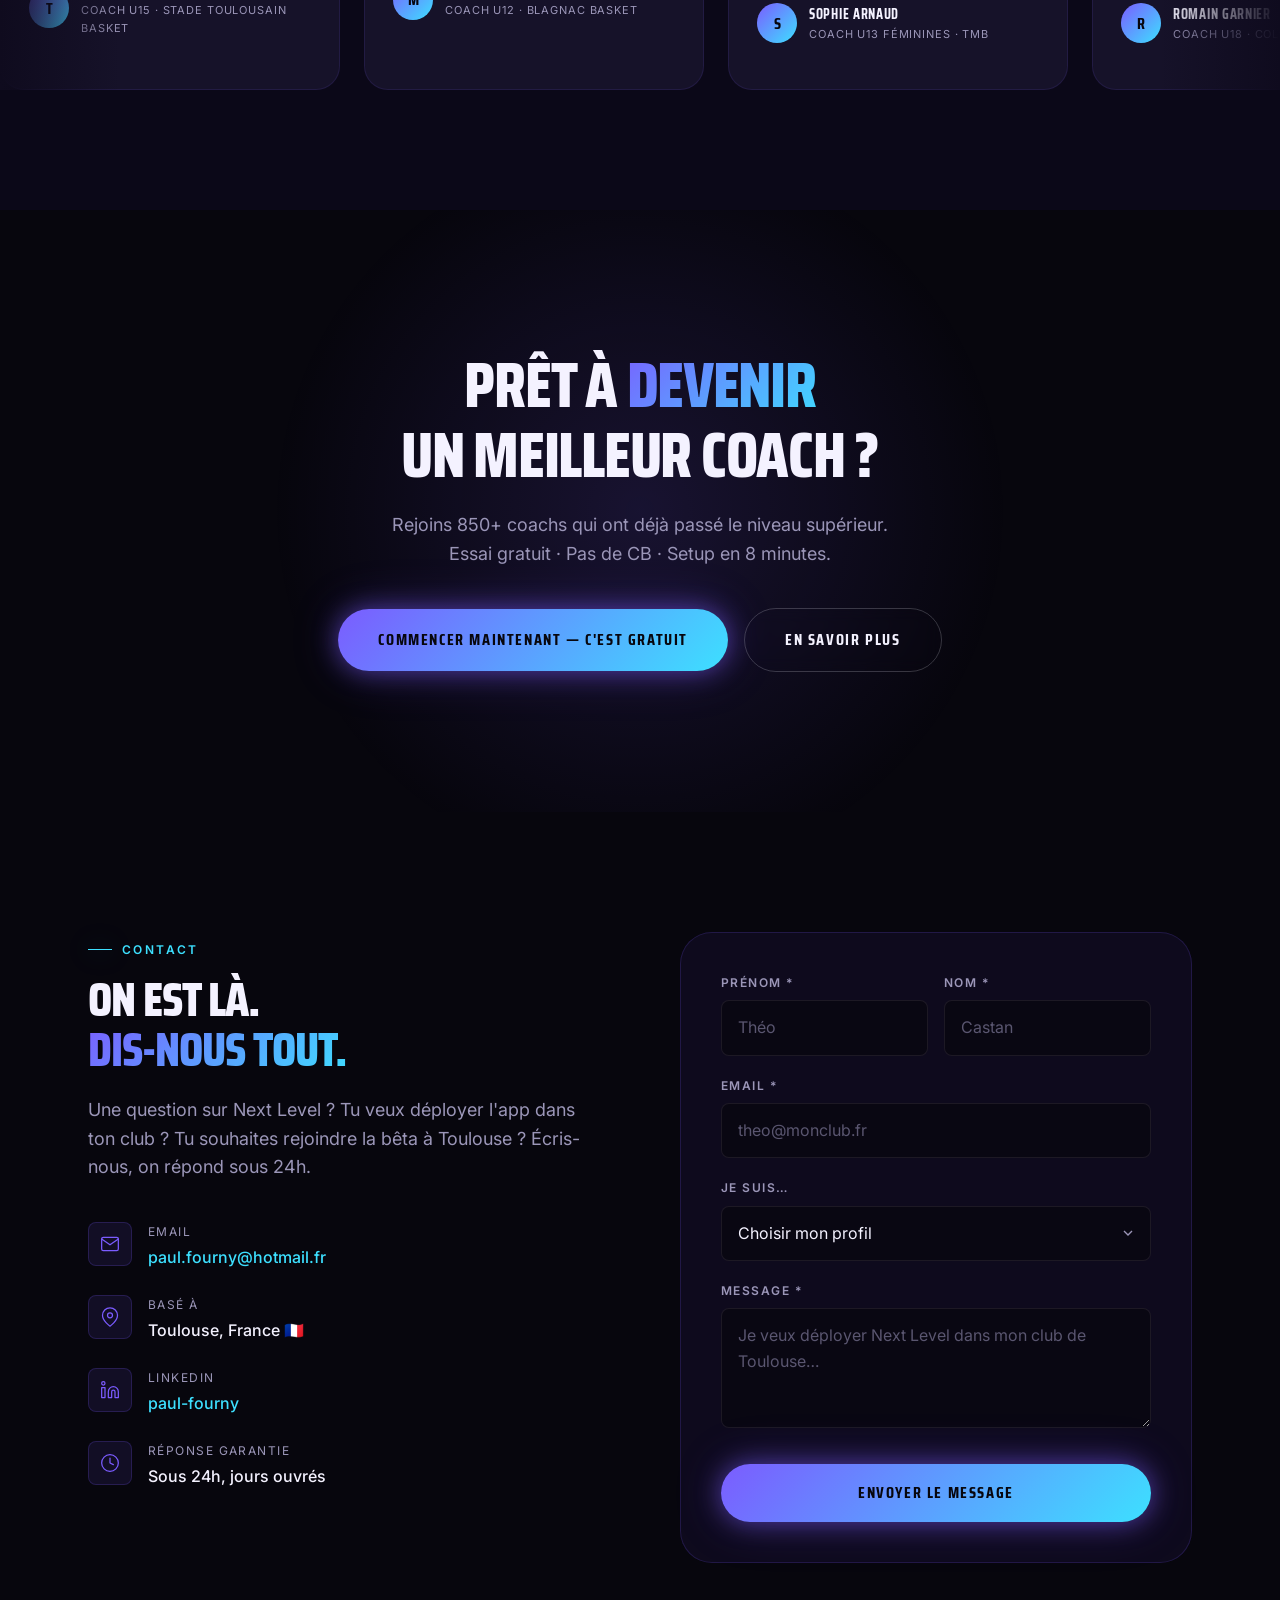
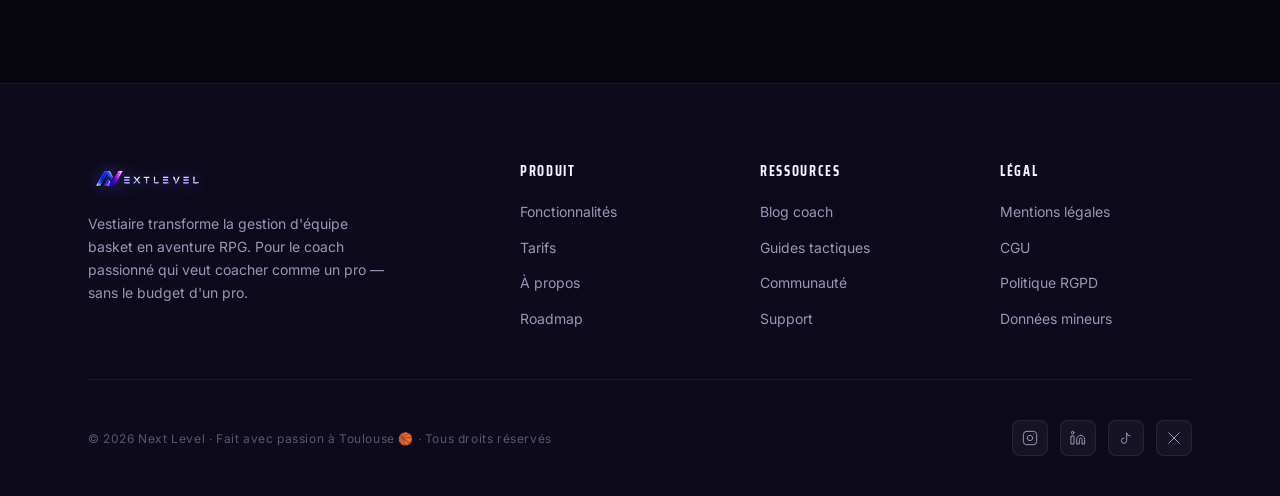
==== commit 55abb0e1: "security: headers, honeypot, ESM→CJS fix, favicon path - api/contact.js: export default → module.exp" ====
--- a/index.html
+++ b/index.html
@@ -7,8 +7,8 @@
   <title>Next Level — Build Players. Build Legends.</title>
 
   <!-- Favicon -->
-  <link rel="icon" type="image/png" href="assets/Icone%20Next%20Level.png" />
-  <link rel="apple-touch-icon" href="assets/Icone%20Next%20Level.png" />
+  <link rel="icon" type="image/png" href="assets/favicon.png" />
+  <link rel="apple-touch-icon" href="assets/favicon.png" />
 
   <!-- CSS -->
   <link rel="stylesheet" href="css/reset.css" />
@@ -742,7 +742,7 @@
               </div>
               <div>
                 <p class="contact__info-label">LinkedIn</p>
-                <a href="https://www.linkedin.com/in/paul-fourny" target="_blank" rel="noopener" class="contact__info-value" style="color:var(--nl-neon-cyan);">paul-fourny</a>
+                <a href="https://www.linkedin.com/in/paul-fourny" target="_blank" rel="noopener noreferrer" class="contact__info-value" style="color:var(--nl-neon-cyan);">paul-fourny</a>
               </div>
             </div>
             <div class="contact__info-item">
@@ -792,6 +792,9 @@
               <label class="form__label" for="message">Message *</label>
               <textarea class="form__textarea" id="message" name="message" placeholder="Je veux déployer Next Level dans mon club de Toulouse…" required></textarea>
             </div>
+            <!-- Honeypot anti-spam : doit rester vide -->
+            <input type="text" name="website" tabindex="-1" autocomplete="off" aria-hidden="true"
+              style="position:absolute;left:-9999px;opacity:0;pointer-events:none;" />
             <button type="submit" class="btn-primary form__submit">
               Envoyer le message
             </button>
@@ -857,7 +860,7 @@
             </svg>
           </a>
           <!-- LinkedIn -->
-          <a href="https://www.linkedin.com/in/paul-fourny" target="_blank" rel="noopener" class="footer__social" aria-label="LinkedIn Paul Fourny">
+          <a href="https://www.linkedin.com/in/paul-fourny" target="_blank" rel="noopener noreferrer" class="footer__social" aria-label="LinkedIn Paul Fourny">
             <svg viewBox="0 0 24 24" fill="none" stroke-width="1.5" stroke-linecap="round" stroke-linejoin="round" aria-hidden="true">
               <path d="M16 8a6 6 0 0 1 6 6v7h-4v-7a2 2 0 0 0-2-2 2 2 0 0 0-2 2v7h-4v-7a6 6 0 0 1 6-6z"/>
               <rect x="2" y="9" width="4" height="12"/>
